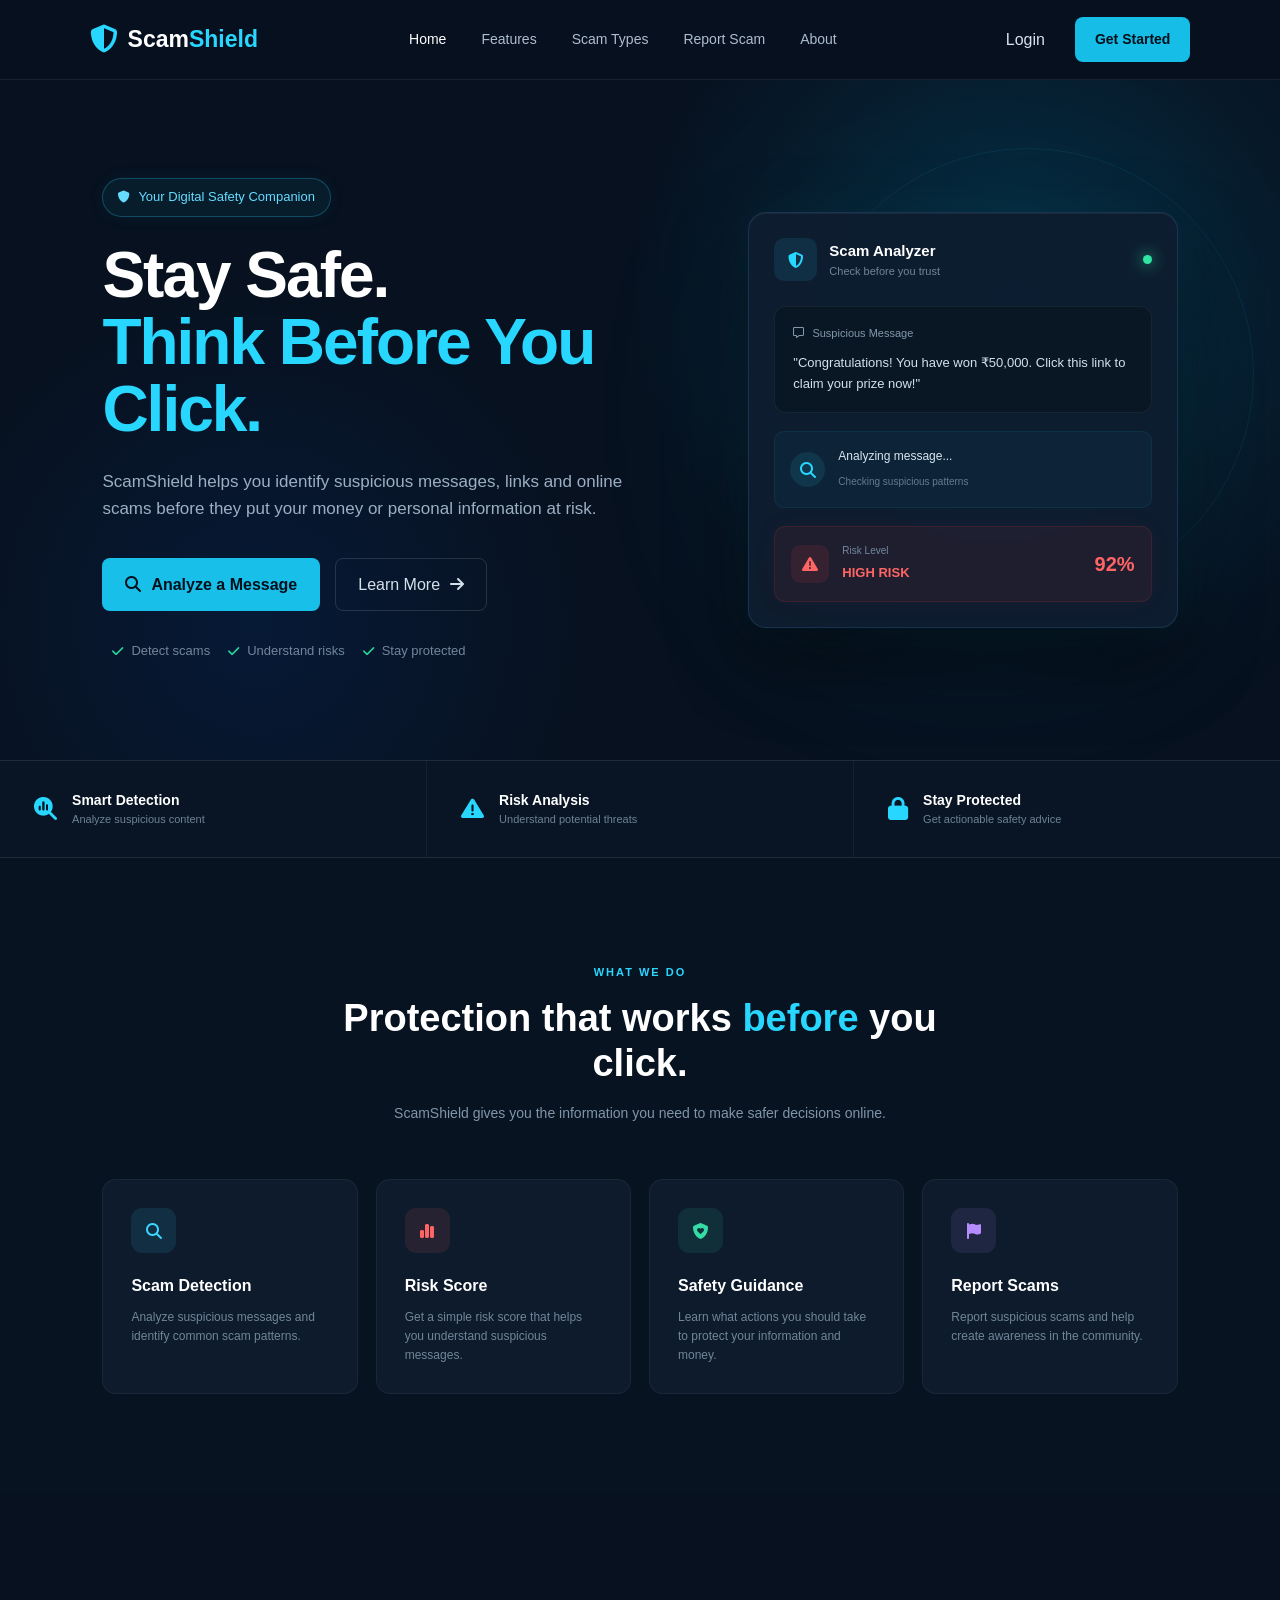
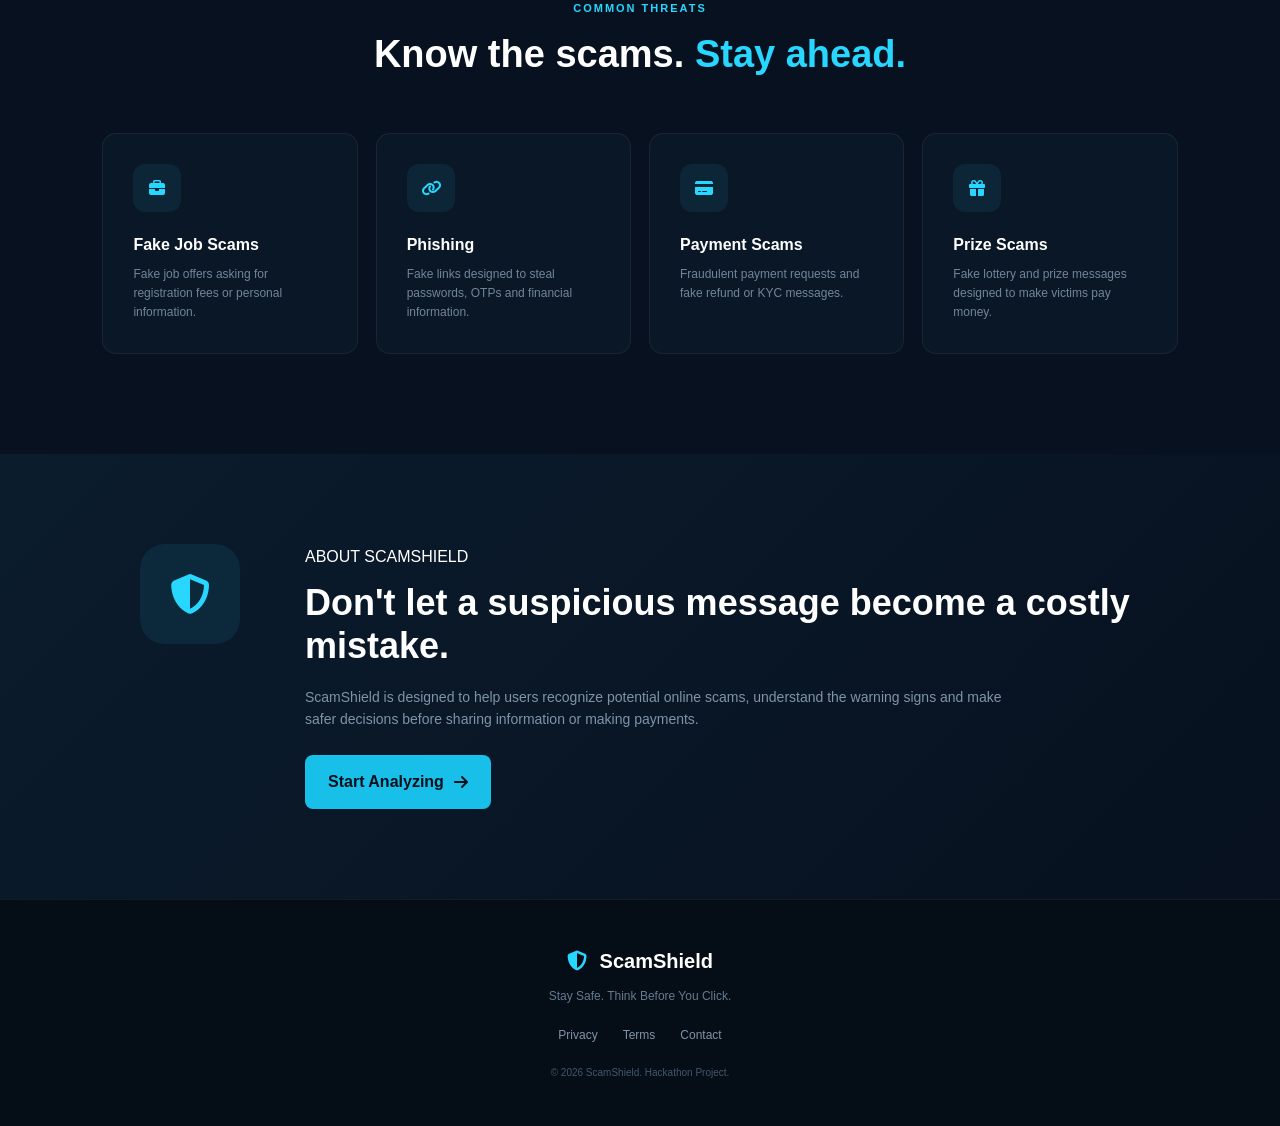
==== index.html @ ad83361a "Add files via upload" ====
<!DOCTYPE html>
<html lang="en">

<head>

    <meta charset="UTF-8">
    <meta name="viewport" content="width=device-width, initial-scale=1.0">

    <title>ScamShield - Stay Safe Online</title>

    <link rel="stylesheet" href="style.css">

    <link
        rel="stylesheet"
        href="https://cdnjs.cloudflare.com/ajax/libs/font-awesome/6.5.2/css/all.min.css"
    >

    <!-- =====================================================
         LOGGED-IN DASHBOARD CSS
         ===================================================== -->

    <style>

        /* =====================================================
           LOGGED HOME MAIN
           ===================================================== */

        #loggedHome {
            display: none;
            min-height: 100vh;
            background:
                radial-gradient(
                    circle at 75% 10%,
                    rgba(0, 180, 255, 0.13),
                    transparent 28%
                ),
                radial-gradient(
                    circle at 15% 80%,
                    rgba(0, 100, 255, 0.08),
                    transparent 30%
                ),
                linear-gradient(
                    135deg,
                    #020b19,
                    #03172e 55%,
                    #020b18
                );

            color: #ffffff;
            font-family: Arial, Helvetica, sans-serif;
        }


        #loggedHome * {
            box-sizing: border-box;
        }


        /* =====================================================
           TOP NAVBAR
           ===================================================== */

        .logged-navbar {
            height: 82px;

            display: flex;
            align-items: center;

            padding: 0 38px;

            background: rgba(2, 10, 24, 0.97);

            border-bottom:
                1px solid
                rgba(45, 180, 255, 0.18);

            position: sticky;
            top: 0;
            z-index: 100;
        }


        /* LOGO */

        .logged-logo {
            display: flex;
            align-items: center;

            gap: 10px;

            min-width: 275px;

            font-size: 29px;
            font-weight: 800;
        }


        .logged-logo i {
            font-size: 42px;
            color: #20d9ff;

            filter:
                drop-shadow(
                    0 0 12px
                    rgba(32, 217, 255, 0.45)
                );
        }


        .logged-logo span span {
            color: #20d9ff;
        }


        /* TOP NAV */

        .logged-top-nav {
            height: 100%;

            display: flex;
            align-items: center;

            gap: 4px;

            margin: auto;
        }


        .logged-top-nav a {
            height: 100%;

            display: flex;
            align-items: center;

            gap: 10px;

            padding: 0 17px;

            color: #dce9f7;

            text-decoration: none;

            font-size: 15px;

            position: relative;

            transition: 0.25s;
        }


        .logged-top-nav a i {
            font-size: 18px;
        }


        .logged-top-nav a:hover,
        .logged-top-nav a.active {
            color: #21d9ff;
        }


        .logged-top-nav a.active::after {
            content: "";

            position: absolute;

            left: 12px;
            right: 12px;
            bottom: 11px;

            height: 3px;

            border-radius: 10px;

            background: #20d9ff;

            box-shadow:
                0 0 13px
                rgba(32, 217, 255, 0.8);
        }


        /* USER */

        .logged-user-area {
            margin-left: auto;

            display: flex;
            align-items: center;

            gap: 18px;
        }


        .logged-user {
            display: flex;
            align-items: center;

            gap: 10px;

            font-size: 14px;
            font-weight: 700;

            white-space: nowrap;
        }


        .logged-user i {
            width: 42px;
            height: 42px;

            border-radius: 50%;

            display: grid;
            place-items: center;

            background: #edf6ff;

            color: #294761;

            font-size: 18px;
        }


        .logout-btn {
            display: flex;
            align-items: center;

            gap: 9px;

            padding: 10px 0 10px 18px;

            border: 0;

            border-left:
                1px solid
                rgba(150, 190, 220, 0.18);

            background: transparent;

            color: #dce9f7;

            cursor: pointer;

            font-size: 14px;
        }


        .logout-btn:hover {
            color: #20d9ff;
        }


        /* =====================================================
           MAIN LAYOUT
           ===================================================== */

        .logged-layout {
            display: grid;

            grid-template-columns:
                235px
                minmax(0, 1fr);

            max-width: 1600px;

            margin: auto;

            min-height:
                calc(100vh - 82px);
        }


        /* =====================================================
           SIDEBAR
           ===================================================== */

        .logged-sidebar {
            padding: 24px 12px 20px;

            border-right:
                1px solid
                rgba(45, 170, 255, 0.12);

            background:
                rgba(1, 10, 27, 0.72);

            display: flex;
            flex-direction: column;
        }


        .side-nav {
            display: flex;
            flex-direction: column;

            gap: 6px;
        }


        .side-nav a {
            display: flex;
            align-items: center;

            gap: 15px;

            padding: 14px 16px;

            border-radius: 9px;

            color: #c9d9e9;

            text-decoration: none;

            font-size: 14px;

            transition: 0.25s;
        }


        .side-nav a i {
            width: 20px;

            text-align: center;

            font-size: 18px;
        }


        .side-nav a:hover {
            background:
                rgba(25, 110, 190, 0.18);

            color: white;
        }


        .side-nav a.active {
            color: #22dcff;

            background:
                linear-gradient(
                    90deg,
                    rgba(22, 115, 210, 0.38),
                    rgba(16, 72, 145, 0.22)
                );

            border-left:
                3px solid
                #22dcff;

            padding-left: 13px;

            box-shadow:
                inset 0 0 22px
                rgba(0, 170, 255, 0.08);
        }


        .sidebar-bottom {
            margin-top: auto;

            text-align: center;

            color: #819ab5;

            font-size: 12px;

            line-height: 1.6;

            padding-top: 25px;
        }


        .sidebar-bottom i {
            display: block;

            color: #21d9ff;

            font-size: 30px;

            margin-bottom: 9px;

            filter:
                drop-shadow(
                    0 0 9px
                    rgba(33, 216, 255, 0.45)
                );
        }


        /* =====================================================
           DASHBOARD MAIN
           ===================================================== */

        .dashboard-main {
            min-width: 0;

            padding:
                22px
                20px
                25px;
        }


        /* =====================================================
           WELCOME PANEL
           ===================================================== */

        .welcome-panel {
            min-height: 240px;

            display: grid;

            grid-template-columns:
                1.05fr
                1fr
                0.85fr;

            align-items: center;

            padding: 25px 30px;

            position: relative;

            overflow: hidden;

            border:
                1px solid
                rgba(43, 157, 235, 0.30);

            border-radius: 15px;

            background:
                linear-gradient(
                    110deg,
                    rgba(3, 27, 60, 0.95),
                    rgba(3, 38, 78, 0.80),
                    rgba(3, 26, 52, 0.95)
                );

            box-shadow:
                0 18px 45px
                rgba(0, 0, 0, 0.18);
        }


        .welcome-panel::before {
            content: "";

            position: absolute;

            width: 450px;
            height: 450px;

            border:
                1px solid
                rgba(0, 210, 255, 0.08);

            border-radius: 50%;

            right: 25%;
            top: -130px;
        }


        .welcome-copy {
            position: relative;

            z-index: 2;
        }


        .welcome-copy .eyebrow {
            font-size: 25px;

            font-weight: 700;
        }


        .welcome-copy .name {
            font-size: 45px;

            line-height: 1.05;

            font-weight: 800;

            color: #20d9ff;

            letter-spacing: -1px;
        }


        .welcome-copy .tagline {
            margin-top: 18px;

            font-size: 19px;

            color: #f3f7ff;
        }


        .welcome-copy .desc {
            margin-top: 8px;

            max-width: 500px;

            color: #a9c4df;

            font-size: 13px;

            line-height: 1.55;
        }


        /* =====================================================
           SECURITY SHIELD
           ===================================================== */

        .dashboard-shield {
            height: 215px;

            position: relative;

            display: grid;

            place-items: center;
        }


        .dashboard-shield .ring {
            position: absolute;

            border:
                1px solid
                rgba(22, 196, 255, 0.23);

            border-radius: 50%;
        }


        .dashboard-shield .r1 {
            width: 175px;
            height: 175px;
        }


        .dashboard-shield .r2 {
            width: 225px;
            height: 225px;
        }


        .dashboard-shield .r3 {
            width: 275px;
            height: 275px;

            opacity: 0.65;
        }


        .dashboard-shield .shield {
            width: 132px;
            height: 150px;

            position: relative;
            z-index: 2;

            display: grid;
            place-items: center;

            background:
                linear-gradient(
                    145deg,
                    #27ddff,
                    #1171db
                );

            clip-path:
                polygon(
                    50% 0,
                    92% 16%,
                    88% 60%,
                    73% 82%,
                    50% 100%,
                    27% 82%,
                    12% 60%,
                    8% 16%
                );

            filter:
                drop-shadow(
                    0 0 28px
                    rgba(0, 190, 255, 0.45)
                );
        }


        .dashboard-shield .shield::after {
            content: "";

            position: absolute;

            inset: 15px;

            background:
                linear-gradient(
                    145deg,
                    rgba(255,255,255,.18),
                    rgba(0,90,210,.12)
                );

            clip-path: inherit;
        }


        .dashboard-shield .shield i {
            position: relative;

            z-index: 3;

            color: white;

            font-size: 55px;
        }


        /* =====================================================
           SECURITY STATUS
           ===================================================== */

        .status-card {
            width: 100%;

            max-width: 310px;

            min-height: 150px;

            justify-self: end;

            padding: 20px;

            border:
                1px solid
                rgba(47, 221, 205, 0.52);

            border-radius: 13px;

            background:
                rgba(4, 50, 72, 0.66);

            box-shadow:
                inset 0 0 25px
                rgba(0, 210, 255, 0.05);
        }


        .status-top {
            display: flex;

            align-items: center;

            gap: 15px;
        }


        .status-icon {
            width: 53px;
            height: 53px;

            border-radius: 50%;

            display: grid;
            place-items: center;

            background:
                rgba(0, 205, 145, 0.22);

            color: #3affb0;

            font-size: 25px;

            box-shadow:
                0 0 20px
                rgba(0, 220, 150, 0.18);
        }


        .status-label {
            color: #e7f4ff;

            font-size: 17px;
        }


        .status-good {
            color: #39f0d0;

            font-size: 21px;

            font-weight: 800;

            margin-top: 6px;
        }


        .status-card p {
            color: #b8cfe4;

            font-size: 12px;

            margin:
                13px
                0
                0
                67px;
        }


        /* =====================================================
           SECOND ROW
           ===================================================== */

        .dashboard-grid {
            display: grid;

            grid-template-columns:
                1.08fr
                1.42fr;

            gap: 18px;

            margin-top: 18px;
        }


        .panel {
            border:
                1px solid
                rgba(40, 150, 230, 0.28);

            border-radius: 12px;

            background:
                rgba(3, 25, 53, 0.84);

            box-shadow:
                inset 0 1px
                rgba(255,255,255,.025);
        }


        .panel-title {
            display: flex;

            align-items: center;

            gap: 10px;

            padding:
                17px
                20px
                11px;

            font-size: 18px;

            font-weight: 750;
        }


        .panel-title i {
            color: #25d9ff;
        }


        /* =====================================================
           QUICK SCAN
           ===================================================== */

        .quick-scan {
            min-height: 250px;

            position: relative;

            overflow: hidden;

            padding-bottom: 18px;
        }


        .quick-scan::after {
            content: "";

            position: absolute;

            width: 170px;
            height: 170px;

            right: -45px;
            bottom: -60px;

            border:
                1px solid
                rgba(20, 191, 255, 0.12);

            border-radius: 50%;
        }


        .quick-content {
            padding:
                5px
                20px;

            max-width: 72%;

            position: relative;

            z-index: 2;
        }


        .quick-content p {
            color: #afc5dc;

            font-size: 14px;

            line-height: 1.55;

            margin:
                6px
                0
                24px;
        }


        .scan-btn,
        .report-btn {
            display: inline-flex;

            align-items: center;

            gap: 12px;

            padding:
                14px
                25px;

            border: 0;

            border-radius: 9px;

            background:
                linear-gradient(
                    90deg,
                    #22dfff,
                    #159de7
                );

            color: #06213b;

            text-decoration: none;

            font-weight: 800;

            font-size: 15px;

            cursor: pointer;

            box-shadow:
                0 8px 25px
                rgba(0, 190, 255, 0.18);

            transition: .2s;
        }


        .scan-btn:hover,
        .report-btn:hover {
            transform: translateY(-2px);

            box-shadow:
                0 12px 30px
                rgba(0, 190, 255, 0.30);
        }


        /* QUICK SCAN VISUAL */

        .scan-visual {
            position: absolute;

            right: 20px;
            bottom: 15px;

            width: 130px;
            height: 170px;

            border:
                3px solid
                rgba(28, 171, 255, 0.65);

            border-radius: 18px;

            box-shadow:
                0 0 30px
                rgba(0, 180, 255, 0.13);
        }


        .scan-visual::before,
        .scan-visual::after {
            content: "";

            position: absolute;

            left: 16px;
            right: 16px;

            height: 10px;

            border-radius: 8px;

            background:
                rgba(40, 205, 255, 0.65);

            top: 28px;

            box-shadow:
                0 25px
                rgba(40, 150, 255, 0.42),
                0 50px
                rgba(40, 150, 255, 0.32);
        }


        .scan-visual .bubble {
            position: absolute;

            width: 88px;
            height: 38px;

            border-radius: 10px;

            background:
                linear-gradient(
                    135deg,
                    #159fe7,
                    #20dfff
                );

            left: -30px;
            top: 72px;
        }


        .scan-visual .check {
            position: absolute;

            width: 44px;
            height: 44px;

            border-radius: 50%;

            right: -22px;
            top: 82px;

            background: #28e3d0;

            color: #05233b;

            display: grid;
            place-items: center;

            font-size: 20px;

            border:
                4px solid
                #06203c;
        }


        /* =====================================================
           SECURITY OVERVIEW
           ===================================================== */

        .stats-panel {
            padding-bottom: 14px;
        }


        .stats-grid {
            display: grid;

            grid-template-columns:
                repeat(4,1fr);

            gap: 10px;

            padding:
                0
                18px;
        }


        .stat-box {
            min-height: 155px;

            border:
                1px solid
                rgba(46,145,231,.32);

            border-radius: 10px;

            padding:
                13px;

            background:
                rgba(4,31,68,.80);
        }


        .stat-box:nth-child(2) {
            border-color:
                rgba(38,190,170,.38);
        }


        .stat-box:nth-child(3) {
            border-color:
                rgba(239,171,64,.35);
        }


        .stat-box:nth-child(4) {
            border-color:
                rgba(221,65,91,.32);
        }


        .stat-icon {
            width: 43px;
            height: 43px;

            border-radius: 50%;

            display: grid;
            place-items: center;

            background:
                rgba(18,124,218,.30);

            color: #e8f7ff;

            margin-bottom: 10px;
        }


        .stat-box:nth-child(2) .stat-icon {
            background:
                rgba(20,180,126,.25);

            color: #5ff1bc;
        }


        .stat-box:nth-child(3) .stat-icon {
            background:
                rgba(236,156,35,.23);

            color: #ffc05a;
        }


        .stat-box:nth-child(4) .stat-icon {
            background:
                rgba(215,44,77,.23);

            color: #ff647f;
        }


        .stat-number {
            font-size: 28px;

            font-weight: 800;

            line-height: 1;
        }


        .stat-label {
            font-size: 11px;

            color: #e1ebf5;

            margin-top: 7px;
        }


        .stat-change {
            font-size: 10px;

            color: #36e0ba;

            margin-top: 11px;
        }


        .stat-box:nth-child(3)
        .stat-change {
            color: #ffad58;
        }


        .stat-box:nth-child(4)
        .stat-change {
            color: #a9bdd1;
        }


        /* =====================================================
           BOTTOM ROW
           ===================================================== */

        .bottom-grid {
            display: grid;

            grid-template-columns:
                1.15fr
                .9fr
                .9fr;

            gap: 18px;

            margin-top: 18px;
        }


        .activity-panel,
        .tips-panel,
        .report-panel {
            min-height: 285px;

            padding-bottom: 14px;
        }


        .view-all {
            margin-left: auto;

            color: #20d9ff;

            text-decoration: none;

            font-size: 12px;

            font-weight: 700;
        }


        .activity-list {
            padding:
                0
                18px;

            display: flex;

            flex-direction: column;

            gap: 7px;
        }


        .activity-row {
            min-height: 62px;

            display: grid;

            grid-template-columns:
                42px
                1fr
                auto;

            align-items: center;

            gap: 12px;

            padding:
                8px
                10px;

            border:
                1px solid
                rgba(48,125,201,.28);

            border-radius: 9px;

            background:
                rgba(4,34,70,.70);
        }


        .activity-icon {
            width: 40px;
            height: 40px;

            border-radius: 50%;

            display: grid;
            place-items: center;

            color: white;

            background:
                linear-gradient(
                    135deg,
                    #0d83d9,
                    #11bff0
                );

            font-size: 19px;
        }


        .activity-name {
            font-size: 12px;

            font-weight: 700;
        }


        .activity-preview {
            color: #94b2ce;

            font-size: 10px;

            margin-top: 4px;

            max-width: 170px;

            white-space: nowrap;

            overflow: hidden;

            text-overflow: ellipsis;
        }


        .activity-meta {
            text-align: right;
        }


        .badge {
            display: inline-block;

            padding:
                4px
                9px;

            border-radius: 12px;

            background:
                rgba(21,200,143,.20);

            color: #48e9b2;

            font-size: 10px;

            font-weight: 700;
        }


        .badge.detected {
            background:
                rgba(220,45,76,.22);

            color: #ff7084;
        }


        .activity-time {
            margin-top: 5px;

            color: #91aac4;

            font-size: 9px;
        }


        /* =====================================================
           SAFETY TIPS
           ===================================================== */

        .tips-list {
            padding:
                0
                20px;
        }


        .tip {
            display: flex;

            align-items: center;

            gap: 14px;

            padding:
                13px
                0;

            border-bottom:
                1px solid
                rgba(90,150,200,.15);

            color: #b9cee2;

            font-size: 12px;

            line-height: 1.4;
        }


        .tip i {
            width: 24px;

            color: #20d9ff;

            font-size: 20px;

            text-align: center;
        }


        .tip:nth-child(3) i {
            color: #ffb43b;
        }


        .learn-link {
            display: inline-block;

            margin:
                14px
                20px;

            color: #20d9ff;

            text-decoration: none;

            font-size: 12px;

            font-weight: 700;
        }


        /* =====================================================
           REPORT SCAM
           ===================================================== */

        .report-panel {
            padding:
                22px
                25px;

            background:
                linear-gradient(
                    145deg,
                    rgba(5,38,79,.90),
                    rgba(4,29,61,.90)
                );

            position: relative;

            overflow: hidden;
        }


        .report-panel::before {
            content: "";

            position: absolute;

            width: 180px;
            height: 180px;

            right: -65px;
            top: -65px;

            border-radius: 50%;

            background:
                rgba(20,150,255,.08);
        }


        .report-icon {
            width: 55px;
            height: 55px;

            display: grid;
            place-items: center;

            border-radius: 50%;

            background:
                rgba(17,139,238,.18);

            color: #21d9ff;

            font-size: 24px;

            margin-bottom: 16px;
        }


        .report-panel h3 {
            font-size: 18px;

            line-height: 1.35;

            margin:
                0
                0
                10px;
        }


        .report-panel p {
            color: #a8c0d8;

            font-size: 12px;

            line-height: 1.5;

            margin-bottom: 20px;
        }


        .report-btn {
            width: 100%;

            justify-content: center;

            padding: 13px;
        }


        /* =====================================================
           FOOTER
           ===================================================== */

        .logged-footer {
            margin-top: 20px;

            padding:
                16px;

            border-top:
                1px solid
                rgba(70,140,190,.15);

            display: flex;

            justify-content: center;

            gap: 18px;

            color: #7895b1;

            font-size: 10px;
        }


        .logged-footer span:not(:last-child)::after {
            content: "•";

            margin-left: 18px;

            color: #20d9ff;
        }


        /* =====================================================
           RESPONSIVE
           ===================================================== */

        @media (max-width: 1200px) {

            .logged-navbar {
                padding: 0 20px;
            }

            .logged-logo {
                min-width: 220px;
            }

            .logged-top-nav a {
                padding: 0 10px;
            }

            .welcome-panel {
                grid-template-columns:
                    1fr
                    1fr;
            }

            .status-card {
                display: none;
            }

            .bottom-grid {
                grid-template-columns:
                    1fr
                    1fr;
            }

            .report-panel {
                grid-column: span 2;
            }
        }


        @media (max-width: 900px) {

            .logged-layout {
                grid-template-columns: 1fr;
            }

            .logged-sidebar {
                display: none;
            }

            .logged-top-nav {
                display: none;
            }

            .logged-user-area {
                margin-left: auto;
            }

            .welcome-panel {
                grid-template-columns: 1fr;
            }

            .dashboard-shield {
                display: none;
            }

            .dashboard-grid {
                grid-template-columns: 1fr;
            }

            .bottom-grid {
                grid-template-columns: 1fr;
            }

            .report-panel {
                grid-column: auto;
            }
        }


        @media (max-width: 600px) {

            .logged-navbar {
                height: 70px;

                padding:
                    0
                    15px;
            }

            .logged-logo {
                min-width: auto;

                font-size: 22px;
            }

            .logged-logo i {
                font-size: 32px;
            }

            .logged-user {
                font-size: 12px;
            }

            .logged-user i {
                width: 36px;
                height: 36px;
            }

            .logout-btn {
                padding-left: 10px;
            }

            .logout-btn span {
                display: none;
            }

            .dashboard-main {
                padding: 14px;
            }

            .welcome-panel {
                padding: 25px 20px;
            }

            .welcome-copy .eyebrow {
                font-size: 20px;
            }

            .welcome-copy .name {
                font-size: 34px;
            }

            .welcome-copy .tagline {
                font-size: 16px;
            }

            .stats-grid {
                grid-template-columns:
                    1fr 1fr;
            }

            .quick-content {
                max-width: 100%;
            }

            .scan-visual {
                display: none;
            }

            .activity-row {
                grid-template-columns:
                    38px
                    1fr;
            }

            .activity-meta {
                display: none;
            }

            .logged-footer {
                flex-wrap: wrap;
            }
        }

    </style>

</head>


<body>


<!-- =========================================================
     LOGGED-IN HOME
     ========================================================= -->

<section id="loggedHome">

    <!-- ================= TOP NAVBAR ================= -->

    <header class="logged-navbar">

        <div class="logged-logo">

            <i class="fa-solid fa-shield-halved"></i>

            <span>
                Scam<span>Shield</span>
            </span>

        </div>


        <div class="logged-user-area">

            <div class="logged-user">

                <i class="fa-solid fa-user"></i>

                <span id="loggedUserName">
                    Lalitanjali
                </span>

            </div>


            <button
                type="button"
                class="logout-btn"
                id="logoutBtn"
            >

                <i class="fa-solid fa-right-from-bracket"></i>

                <span>Logout</span>

            </button>

        </div>

    </header>


    <!-- ================= MAIN LAYOUT ================= -->

    <div class="logged-layout">


        <!-- ================= SIDEBAR ================= -->

        <aside class="logged-sidebar">

            <nav class="side-nav">

                <a href="#" class="active">

                    <i class="fa-solid fa-house"></i>

                    Dashboard

                </a>


                <a href="analyzer/analyzer.html">

                    <i class="fa-solid fa-magnifying-glass"></i>

                    Analyze Message

                </a>


                <a href="scams/scams.html">

                    <i class="fa-solid fa-book-open"></i>

                    Reported Scams

                </a>


                <a href="#recentActivity">

                    <i class="fa-solid fa-clock-rotate-left"></i>

                    History

                </a>


                <a href="#">

                    <i class="fa-regular fa-user"></i>

                    Profile

                </a>

            </nav>


            <div class="sidebar-bottom">

                <i class="fa-solid fa-shield-halved"></i>

                Think Before You Click

                <br>

                Stay Safe Online

            </div>

        </aside>


        <!-- ================= DASHBOARD ================= -->

        <main class="dashboard-main">


            <!-- ================= WELCOME ================= -->

            <section class="welcome-panel">


                <div class="welcome-copy">

                    <div class="eyebrow">
                        Welcome back,
                    </div>


                    <div class="name">

                        <span id="loggedWelcomeName">
                            Lalitanjali
                        </span>

                        👋

                    </div>


                    <div class="tagline">
                        Your digital safety starts here.
                    </div>


                    <div class="desc">
                        Detect scams, stay informed and browse
                        with confidence.
                    </div>

                </div>


                <!-- SECURITY SHIELD -->

                <div
    class="dashboard-shield"
    aria-hidden="true"
    style="
        background-image: url('images/cybersecurity-shield.png');
        background-size: contain;
        background-repeat: no-repeat;
        background-position: center;
    "
>
</div>


                <!-- SECURITY STATUS -->

                <div class="status-card">

                    <div class="status-top">

                        <div class="status-icon">

                            <i class="fa-solid fa-shield-halved"></i>

                        </div>


                        <div>

                            <div class="status-label">
                                Security Status
                            </div>

                            <div class="status-good">
                                You're Protected
                            </div>

                        </div>

                    </div>


                    <p>
                        Last scan: Today, 11:05 AM
                    </p>

                </div>

            </section>


            <!-- ================= QUICK SCAN + STATS ================= -->

            <div class="dashboard-grid">


                <!-- QUICK SCAN -->

                <section class="panel quick-scan">

                    <div class="panel-title">

                        <i class="fa-solid fa-magnifying-glass"></i>

                        Quick Scan

                    </div>


                    <div class="quick-content">

                        <p>
                            Scan a message, link or email for
                            potential scams and threats.
                        </p>


                        <a
                            class="scan-btn"
                            href="analyzer/analyzer.html"
                        >

                            <i class="fa-solid fa-magnifying-glass"></i>

                            Scan a Message

                            <i class="fa-solid fa-arrow-right"></i>

                        </a>

                    </div>


                    <!-- SCAN VISUAL -->

                    <div class="scan-visual">

                        <div class="bubble"></div>

                        <div class="check">

                            <i class="fa-solid fa-check"></i>

                        </div>

                    </div>

                </section>


                <!-- SECURITY OVERVIEW -->

                <section class="panel stats-panel">

                    <div class="panel-title">

                        <i class="fa-solid fa-chart-simple"></i>

                        Security Overview

                    </div>


                    <div class="stats-grid">


                        <div class="stat-box">

                            <div class="stat-icon">

                                <i class="fa-solid fa-expand"></i>

                            </div>

                            <div class="stat-number">
                                12
                            </div>

                            <div class="stat-label">
                                Messages Scanned
                            </div>

                            <div class="stat-change">
                                ↑ 3 today
                            </div>

                        </div>


                        <div class="stat-box">

                            <div class="stat-icon">

                                <i class="fa-solid fa-shield-halved"></i>

                            </div>

                            <div class="stat-number">
                                10
                            </div>

                            <div class="stat-label">
                                Safe Messages
                            </div>

                            <div class="stat-change">
                                ↑ 2 today
                            </div>

                        </div>


                        <div class="stat-box">

                            <div class="stat-icon">

                                <i class="fa-solid fa-triangle-exclamation"></i>

                            </div>

                            <div class="stat-number">
                                2
                            </div>

                            <div class="stat-label">
                                Suspicious Links
                            </div>

                            <div class="stat-change">
                                ↑ 1 today
                            </div>

                        </div>


                        <div class="stat-box">

                            <div class="stat-icon">

                                <i class="fa-solid fa-shield-virus"></i>

                            </div>

                            <div class="stat-number">
                                0
                            </div>

                            <div class="stat-label">
                                Threats Detected
                            </div>

                            <div class="stat-change">
                                Today —
                            </div>

                        </div>


                    </div>

                </section>

            </div>


            <!-- ================= BOTTOM SECTION ================= -->

            <div class="bottom-grid">


                <!-- RECENT ACTIVITY -->

                <section
                    class="panel activity-panel"
                    id="recentActivity"
                >

                    <div class="panel-title">

                        <i class="fa-regular fa-clock"></i>

                        Recent Activity

                        <a
                            class="view-all"
                            href="#"
                        >
                            View All →
                        </a>

                    </div>


                    <div class="activity-list">


                        <!-- WHATSAPP -->

                        <div class="activity-row">

                            <div class="activity-icon">

                                <i class="fa-brands fa-whatsapp"></i>

                            </div>


                            <div>

                                <div class="activity-name">
                                    WhatsApp Message
                                </div>

                                <div class="activity-preview">
                                    hello, check this link...
                                </div>

                            </div>


                            <div class="activity-meta">

                                <span class="badge">
                                    Safe
                                </span>

                                <div class="activity-time">
                                    Today, 10:42 AM
                                </div>

                            </div>

                        </div>


                        <!-- SUSPICIOUS LINK -->

                        <div class="activity-row">

                            <div class="activity-icon">

                                <i class="fa-solid fa-link"></i>

                            </div>


                            <div>

                                <div class="activity-name">
                                    Suspicious Link
                                </div>

                                <div class="activity-preview">
                                    http://bit.ly/urgent-pay...
                                </div>

                            </div>


                            <div class="activity-meta">

                                <span class="badge detected">
                                    Detected
                                </span>

                                <div class="activity-time">
                                    Today, 09:18 AM
                                </div>

                            </div>

                        </div>


                        <!-- EMAIL -->

                        <div class="activity-row">

                            <div class="activity-icon">

                                <i class="fa-solid fa-envelope"></i>

                            </div>


                            <div>

                                <div class="activity-name">
                                    Email
                                </div>

                                <div class="activity-preview">
                                    Your account has been limited...
                                </div>

                            </div>


                            <div class="activity-meta">

                                <span class="badge">
                                    Safe
                                </span>

                                <div class="activity-time">
                                    Yesterday, 07:32 PM
                                </div>

                            </div>

                        </div>


                    </div>

                </section>


                <!-- SAFETY TIPS -->

                <section class="panel tips-panel">

                    <div class="panel-title">

                        <i class="fa-regular fa-lightbulb"></i>

                        Safety Tips

                    </div>


                    <div class="tips-list">


                        <div class="tip">

                            <i class="fa-solid fa-lock"></i>

                            <span>
                                Never share your OTP,
                                password or personal details.
                            </span>

                        </div>


                        <div class="tip">

                            <i class="fa-solid fa-link"></i>

                            <span>
                                Verify unknown links
                                before clicking.
                            </span>

                        </div>


                        <div class="tip">

                            <i class="fa-solid fa-triangle-exclamation"></i>

                            <span>
                                Don't trust urgent payment
                                requests or lottery offers.
                            </span>

                        </div>


                    </div>


                    <a
                        class="learn-link"
                        href="scams/scams.html"
                    >
                        Learn More →
                    </a>

                </section>


                <!-- REPORT SCAM -->

                <section class="panel report-panel">


                    <div class="report-icon">

                        <i class="fa-solid fa-bullhorn"></i>

                    </div>


                    <h3>
                        Found a suspicious message?
                    </h3>


                    <p>
                        Report it and help others
                        stay safe.
                    </p>


                    <a
                        class="report-btn"
                        href="report/report.html"
                    >

                        <i class="fa-solid fa-shield-halved"></i>

                        Report a Scam

                    </a>

                </section>


            </div>


            <!-- ================= FOOTER ================= -->

            <footer class="logged-footer">

                <span>ScamShield</span>

                <span>Safer Community</span>

                <span>Safer Internet</span>

                <span>Together</span>

            </footer>


        </main>

    </div>

</section>



<!-- =========================================================
     PUBLIC HOME
     ========================================================= -->

<div id="publicHome">


    <!-- ================= PUBLIC NAVBAR ================= -->

    <header class="navbar">

        <div class="logo">

            <i class="fa-solid fa-shield-halved"></i>

            <span>
                Scam<span>Shield</span>
            </span>

        </div>


        <nav>

            <a
                href="index.html"
                class="active"
            >
                Home
            </a>

            <a href="#features">
                Features
            </a>

            <a href="scams/scams.html">
                Scam Types
            </a>

            <a href="report/report.html">
                Report Scam
            </a>

            <a href="#about">
                About
            </a>

        </nav>


        <div class="nav-buttons">

            <a
                href="auth/login.html"
                class="login-btn"
            >
                Login
            </a>


            <a
                href="auth/signup.html"
                class="signup-btn"
            >
                Get Started
            </a>

        </div>

    </header>


    <!-- ================= HERO ================= -->

    <section class="hero">

        <div class="hero-content">


            <div class="small-badge">

                <i class="fa-solid fa-shield"></i>

                Your Digital Safety Companion

            </div>


            <h1>

                Stay Safe.

                <br>

                <span>
                    Think Before You Click.
                </span>

            </h1>


            <p>
                ScamShield helps you identify
                suspicious messages, links and
                online scams before they put
                your money or personal
                information at risk.
            </p>


            <div class="hero-buttons">

                <a
                    href="analyzer/analyzer.html"
                    class="primary-btn"
                >

                    <i class="fa-solid fa-magnifying-glass"></i>

                    Analyze a Message

                </a>


                <a
                    href="#features"
                    class="secondary-btn"
                >

                    Learn More

                    <i class="fa-solid fa-arrow-right"></i>

                </a>

            </div>


            <div class="trust-text">

                <i class="fa-solid fa-check"></i>
                Detect scams

                <i class="fa-solid fa-check"></i>
                Understand risks

                <i class="fa-solid fa-check"></i>
                Stay protected

            </div>

        </div>


        <!-- ================= HERO CARD ================= -->

        <div class="hero-card-container">

            <div class="glow"></div>


            <div class="scanner-card">


                <div class="scanner-header">


                    <div class="scanner-title">

                        <div class="shield-icon">

                            <i class="fa-solid fa-shield-halved"></i>

                        </div>


                        <div>

                            <h3>
                                Scam Analyzer
                            </h3>

                            <p>
                                Check before you trust
                            </p>

                        </div>

                    </div>


                    <div class="status-dot"></div>

                </div>


                <div class="message-box">

                    <div class="message-label">

                        <i class="fa-regular fa-message"></i>

                        Suspicious Message

                    </div>


                    <p>
                        "Congratulations! You have won
                        ₹50,000. Click this link to claim
                        your prize now!"
                    </p>

                </div>


                <div class="analyzing">

                    <div class="loading-circle">

                        <i class="fa-solid fa-magnifying-glass"></i>

                    </div>


                    <div>

                        <span>
                            Analyzing message...
                        </span>

                        <small>
                            Checking suspicious patterns
                        </small>

                    </div>

                </div>


                <div class="risk-result">

                    <div class="risk-icon">

                        <i class="fa-solid fa-triangle-exclamation"></i>

                    </div>


                    <div class="risk-info">

                        <span>
                            Risk Level
                        </span>

                        <strong>
                            HIGH RISK
                        </strong>

                    </div>


                    <div class="risk-score">
                        92%
                    </div>

                </div>


            </div>

        </div>

    </section>


    <!-- ================= STATS ================= -->

    <section class="stats">

        <div class="stat">

            <i class="fa-solid fa-magnifying-glass-chart"></i>

            <div>

                <h3>
                    Smart Detection
                </h3>

                <p>
                    Analyze suspicious content
                </p>

            </div>

        </div>


        <div class="stat">

            <i class="fa-solid fa-triangle-exclamation"></i>

            <div>

                <h3>
                    Risk Analysis
                </h3>

                <p>
                    Understand potential threats
                </p>

            </div>

        </div>


        <div class="stat">

            <i class="fa-solid fa-lock"></i>

            <div>

                <h3>
                    Stay Protected
                </h3>

                <p>
                    Get actionable safety advice
                </p>

            </div>

        </div>

    </section>


    <!-- ================= FEATURES ================= -->

    <section
        class="features-section"
        id="features"
    >

        <div class="section-heading">

            <span>
                WHAT WE DO
            </span>


            <h2>

                Protection that works

                <span>
                    before
                </span>

                you click.

            </h2>


            <p>
                ScamShield gives you the information
                you need to make safer decisions online.
            </p>

        </div>


        <div class="features-grid">


            <div class="feature-card">

                <div class="feature-icon blue">

                    <i class="fa-solid fa-magnifying-glass"></i>

                </div>


                <h3>
                    Scam Detection
                </h3>


                <p>
                    Analyze suspicious messages
                    and identify common scam patterns.
                </p>

            </div>


            <div class="feature-card">

                <div class="feature-icon red">

                    <i class="fa-solid fa-chart-simple"></i>

                </div>


                <h3>
                    Risk Score
                </h3>


                <p>
                    Get a simple risk score that helps
                    you understand suspicious messages.
                </p>

            </div>


            <div class="feature-card">

                <div class="feature-icon green">

                    <i class="fa-solid fa-shield-heart"></i>

                </div>


                <h3>
                    Safety Guidance
                </h3>


                <p>
                    Learn what actions you should take
                    to protect your information and money.
                </p>

            </div>


            <a
                href="report/report.html"
                class="feature-card"
            >

                <div class="feature-icon purple">

                    <i class="fa-solid fa-flag"></i>

                </div>


                <h3>
                    Report Scams
                </h3>


                <p>
                    Report suspicious scams and help
                    create awareness in the community.
                </p>

            </a>


        </div>

    </section>


    <!-- ================= SCAM TYPES ================= -->

    <section
        class="scams-section"
        id="scams"
    >

        <div class="section-heading">

            <span>
                COMMON THREATS
            </span>


            <h2>

                Know the scams.

                <span>
                    Stay ahead.
                </span>

            </h2>

        </div>


        <div class="scam-grid">


            <div class="scam-card">

                <div class="scam-card-icon">

                    <i class="fa-solid fa-briefcase"></i>

                </div>


                <h3>
                    Fake Job Scams
                </h3>


                <p>
                    Fake job offers asking for
                    registration fees or personal
                    information.
                </p>

            </div>


            <div class="scam-card">

                <div class="scam-card-icon">

                    <i class="fa-solid fa-link"></i>

                </div>


                <h3>
                    Phishing
                </h3>


                <p>
                    Fake links designed to steal
                    passwords, OTPs and financial
                    information.
                </p>

            </div>


            <div class="scam-card">

                <div class="scam-card-icon">

                    <i class="fa-solid fa-credit-card"></i>

                </div>


                <h3>
                    Payment Scams
                </h3>


                <p>
                    Fraudulent payment requests and
                    fake refund or KYC messages.
                </p>

            </div>


            <div class="scam-card">

                <div class="scam-card-icon">

                    <i class="fa-solid fa-gift"></i>

                </div>


                <h3>
                    Prize Scams
                </h3>


                <p>
                    Fake lottery and prize messages
                    designed to make victims pay money.
                </p>

            </div>


        </div>

    </section>


    <!-- ================= ABOUT ================= -->

    <section
        class="about-section"
        id="about"
    >

        <div class="about-content">


            <div class="about-icon">

                <i class="fa-solid fa-shield-halved"></i>

            </div>


            <div>

                <span>
                    ABOUT SCAMSHIELD
                </span>


                <h2>
                    Don't let a suspicious message
                    become a costly mistake.
                </h2>


                <p>
                    ScamShield is designed to help users
                    recognize potential online scams,
                    understand the warning signs and
                    make safer decisions before sharing
                    information or making payments.
                </p>


                <a
                    href="analyzer/analyzer.html"
                    class="primary-btn"
                >

                    Start Analyzing

                    <i class="fa-solid fa-arrow-right"></i>

                </a>

            </div>

        </div>

    </section>


    <!-- ================= FOOTER ================= -->

    <footer>

        <div class="footer-logo">

            <i class="fa-solid fa-shield-halved"></i>

            ScamShield

        </div>


        <p>
            Stay Safe. Think Before You Click.
        </p>


        <div class="footer-links">

            <a href="#">
                Privacy
            </a>

            <a href="#">
                Terms
            </a>

            <a href="#">
                Contact
            </a>

        </div>


        <div class="copyright">

            © 2026 ScamShield.
            Hackathon Project.

        </div>

    </footer>


</div>


<!-- =====================================================
     INDEX JAVASCRIPT
     ===================================================== -->

<script src="index.js"></script>

</body>

</html>
---- style.css ----
/* =========================================================
   SCAMSHIELD - COMPLETE STYLE.CSS
   Public Home + Logged-in Dashboard
   ========================================================= */


/* =========================================================
   GENERAL
   ========================================================= */

* {
    margin: 0;
    padding: 0;
    box-sizing: border-box;
}

html {
    scroll-behavior: smooth;
}

body {
    font-family: Arial, Helvetica, sans-serif;
    background: #07111f;
    color: #ffffff;
    line-height: 1.6;
}

a {
    text-decoration: none;
    color: inherit;
}

button {
    font-family: inherit;
}


/* =========================================================
   PUBLIC NAVBAR
   ========================================================= */

.navbar {
    width: 100%;
    height: 80px;

    display: flex;
    align-items: center;
    justify-content: space-between;

    padding: 0 7%;

    background: rgba(7, 17, 31, 0.92);

    border-bottom: 1px solid rgba(255,255,255,0.07);

    position: sticky;
    top: 0;
    z-index: 1000;

    backdrop-filter: blur(12px);
}

.logo {
    display: flex;
    align-items: center;
    gap: 10px;

    font-size: 23px;
    font-weight: 800;
}

.logo i {
    color: #28d7ff;
    font-size: 28px;
}

.logo span span {
    color: #28d7ff;
}

.navbar nav {
    display: flex;
    gap: 35px;
}

.navbar nav a {
    color: #aebdce;
    font-size: 14px;
    transition: 0.3s;
}

.navbar nav a:hover,
.navbar nav a.active {
    color: #ffffff;
}

.nav-buttons {
    display: flex;
    align-items: center;
    gap: 12px;
}

.login-btn {
    color: #d6e2ee;
    padding: 10px 18px;
}

.signup-btn {
    background: #16bde7;
    color: #03101c;

    padding: 11px 20px;

    border-radius: 8px;

    font-size: 14px;
    font-weight: 700;

    transition: 0.3s;
}

.signup-btn:hover {
    background: #54ddff;
    transform: translateY(-2px);
}


/* =========================================================
   PUBLIC HERO
   ========================================================= */

.hero {
    min-height: 680px;

    display: flex;
    align-items: center;
    justify-content: space-between;

    gap: 50px;

    padding: 80px 8%;

    position: relative;

    overflow: hidden;

    background:
        radial-gradient(
            circle at 80% 30%,
            rgba(0, 191, 255, 0.15),
            transparent 35%
        ),
        radial-gradient(
            circle at 20% 80%,
            rgba(0, 100, 255, 0.10),
            transparent 30%
        );
}

.hero-content {
    max-width: 620px;
    position: relative;
    z-index: 2;
}

.small-badge {
    display: inline-flex;
    align-items: center;
    gap: 8px;

    padding: 8px 15px;

    border: 1px solid rgba(40,215,255,0.25);

    border-radius: 30px;

    color: #65dcff;

    background: rgba(40,215,255,0.06);

    font-size: 13px;

    margin-bottom: 25px;

    box-shadow:
        0 0 20px rgba(40,215,255,0.05);
}

.small-badge i {
    font-size: 12px;
}

.hero h1 {
    font-size: clamp(45px, 5vw, 72px);

    line-height: 1.05;

    letter-spacing: -2px;

    margin-bottom: 25px;
}

.hero h1 span {
    color: #28d7ff;
}

.hero-content > p {
    color: #9cafc3;

    font-size: 17px;

    max-width: 550px;

    margin-bottom: 35px;
}

.hero-buttons {
    display: flex;
    align-items: center;
    gap: 15px;

    margin-bottom: 30px;
}

.primary-btn {
    display: inline-flex;
    align-items: center;
    gap: 10px;

    background: #18bfe9;

    color: #03101c;

    padding: 14px 23px;

    border-radius: 8px;

    font-weight: 700;

    transition: 0.3s;
}

.primary-btn:hover {
    background: #63e3ff;

    transform: translateY(-3px);

    box-shadow:
        0 10px 30px rgba(24,191,233,0.25);
}

.secondary-btn {
    display: inline-flex;
    align-items: center;
    gap: 10px;

    padding: 13px 22px;

    border: 1px solid rgba(255,255,255,0.13);

    border-radius: 8px;

    color: #d5e0ea;

    transition: 0.3s;
}

.secondary-btn:hover {
    border-color: #28d7ff;
    color: #28d7ff;
}

.trust-text {
    display: flex;
    align-items: center;
    gap: 8px;

    color: #71869b;

    font-size: 13px;
}

.trust-text i {
    color: #29d59b;
    margin-left: 10px;
}


/* =========================================================
   HERO SCANNER CARD
   ========================================================= */

.hero-card-container {
    width: 480px;

    position: relative;

    z-index: 2;
}

.glow {
    position: absolute;

    width: 300px;
    height: 300px;

    background: #00cfff;

    filter: blur(130px);

    opacity: 0.14;

    top: 50px;
    left: 80px;
}

.scanner-card {
    position: relative;

    padding: 25px;

    background: rgba(14, 29, 48, 0.95);

    border: 1px solid rgba(88, 185, 255, 0.15);

    border-radius: 18px;

    box-shadow:
        0 30px 80px rgba(0,0,0,0.45),
        0 0 50px rgba(40,215,255,0.06),
        inset 0 1px rgba(255,255,255,0.05);

    backdrop-filter: blur(15px);

    animation: scannerFloat 4s ease-in-out infinite;
}

@keyframes scannerFloat {

    0% {
        transform: translateY(0);
    }

    50% {
        transform: translateY(-8px);
    }

    100% {
        transform: translateY(0);
    }
}

.scanner-header {
    display: flex;

    justify-content: space-between;

    align-items: center;

    margin-bottom: 25px;
}

.scanner-title {
    display: flex;
    align-items: center;
    gap: 12px;
}

.shield-icon {
    width: 43px;
    height: 43px;

    display: flex;
    align-items: center;
    justify-content: center;

    border-radius: 10px;

    background: rgba(40,215,255,0.1);

    color: #28d7ff;
}

.scanner-title h3 {
    font-size: 15px;
}

.scanner-title p {
    color: #70869b;
    font-size: 11px;
}

.status-dot {
    width: 9px;
    height: 9px;

    border-radius: 50%;

    background: #2ee5a1;

    box-shadow: 0 0 15px #2ee5a1;
}


/* =========================================================
   MESSAGE BOX
   ========================================================= */

.message-box {
    padding: 18px;

    background: #091725;

    border: 1px solid rgba(255,255,255,0.06);

    border-radius: 12px;

    margin-bottom: 18px;
}

.message-label {
    color: #8297aa;

    font-size: 11px;

    margin-bottom: 10px;
}

.message-label i {
    margin-right: 5px;
}

.message-box p {
    color: #d4e0eb;

    font-size: 13px;

    line-height: 1.6;
}


/* =========================================================
   ANALYZING
   ========================================================= */

.analyzing {
    display: flex;

    align-items: center;

    gap: 13px;

    padding: 15px;

    border-radius: 10px;

    background: rgba(40,215,255,0.04);

    border: 1px solid rgba(40,215,255,0.08);

    margin-bottom: 18px;
}

.loading-circle {
    width: 35px;
    height: 35px;

    display: flex;
    align-items: center;
    justify-content: center;

    border-radius: 50%;

    color: #28d7ff;

    background: rgba(40,215,255,0.1);
}

.analyzing span {
    display: block;

    color: #d6e5f0;

    font-size: 12px;
}

.analyzing small {
    color: #637b91;

    font-size: 10px;
}


/* =========================================================
   RISK RESULT
   ========================================================= */

.risk-result {
    display: flex;

    align-items: center;

    gap: 13px;

    padding: 16px;

    border-radius: 11px;

    background: rgba(255,65,65,0.07);

    border: 1px solid rgba(255,65,65,0.13);

    box-shadow:
        0 0 25px rgba(255,65,65,0.05);
}

.risk-icon {
    width: 38px;
    height: 38px;

    display: flex;
    align-items: center;
    justify-content: center;

    border-radius: 9px;

    color: #ff6565;

    background: rgba(255,65,65,0.1);
}

.risk-info {
    flex: 1;
}

.risk-info span {
    display: block;

    color: #73899d;

    font-size: 10px;
}

.risk-info strong {
    color: #ff6565;

    font-size: 13px;
}

.risk-score {
    color: #ff6565;

    font-size: 20px;

    font-weight: 800;
}


/* =========================================================
   PUBLIC STATS
   ========================================================= */

.stats {
    display: grid;

    grid-template-columns: repeat(3, 1fr);

    gap: 1px;

    background: rgba(255,255,255,0.06);

    border-top: 1px solid rgba(255,255,255,0.05);

    border-bottom: 1px solid rgba(255,255,255,0.05);
}

.stat {
    display: flex;

    align-items: center;

    gap: 15px;

    padding: 28px 8%;

    background: #091524;
}

.stat > i {
    font-size: 23px;

    color: #28d7ff;
}

.stat h3 {
    font-size: 14px;
}

.stat p {
    color: #6e8397;

    font-size: 11px;
}


/* =========================================================
   PUBLIC SECTIONS
   ========================================================= */

.features-section,
.scams-section {
    padding: 100px 8%;
}

.section-heading {
    max-width: 650px;

    margin: 0 auto 55px;

    text-align: center;
}

.section-heading > span {
    color: #28d7ff;

    font-size: 11px;

    font-weight: 700;

    letter-spacing: 2px;
}

.section-heading h2 {
    font-size: 38px;

    line-height: 1.2;

    margin: 12px 0 15px;
}

.section-heading h2 span {
    color: #28d7ff;
}

.section-heading p {
    color: #8195a9;

    font-size: 14px;
}


/* =========================================================
   FEATURES
   ========================================================= */

.features-section {
    background: #081321;
}

.features-grid {
    display: grid;

    grid-template-columns: repeat(4, 1fr);

    gap: 18px;
}

.feature-card {
    padding: 28px;

    border-radius: 14px;

    background: #0d1b2c;

    border: 1px solid rgba(255,255,255,0.05);

    transition: 0.3s;
}

.feature-card:hover {
    transform: translateY(-6px);

    border-color: rgba(40,215,255,0.25);
}

.feature-icon {
    width: 45px;
    height: 45px;

    display: flex;
    align-items: center;
    justify-content: center;

    border-radius: 11px;

    margin-bottom: 20px;
}

.feature-icon.blue {
    color: #38d7ff;
    background: rgba(56,215,255,0.1);
}

.feature-icon.red {
    color: #ff6565;
    background: rgba(255,101,101,0.1);
}

.feature-icon.green {
    color: #35dba4;
    background: rgba(53,219,164,0.1);
}

.feature-icon.purple {
    color: #b58cff;
    background: rgba(181,140,255,0.1);
}

.feature-card h3 {
    font-size: 16px;

    margin-bottom: 9px;
}

.feature-card p {
    color: #71869a;

    font-size: 12px;
}


/* =========================================================
   SCAMS
   ========================================================= */

.scams-section {
    background: #07111f;
}

.scam-grid {
    display: grid;

    grid-template-columns: repeat(4, 1fr);

    gap: 18px;
}

.scam-card {
    padding: 30px;

    border: 1px solid rgba(255,255,255,0.06);

    border-radius: 14px;

    background: #0a1726;

    transition: 0.3s;
}

.scam-card:hover {
    transform: translateY(-5px);

    border-color: rgba(40,215,255,0.25);
}

.scam-card-icon {
    width: 48px;
    height: 48px;

    display: flex;
    align-items: center;
    justify-content: center;

    border-radius: 12px;

    color: #28d7ff;

    background: rgba(40,215,255,0.08);

    margin-bottom: 20px;
}

.scam-card h3 {
    font-size: 16px;

    margin-bottom: 8px;
}

.scam-card p {
    color: #71869a;

    font-size: 12px;
}


/* =========================================================
   ABOUT
   ========================================================= */

.about-section {
    padding: 90px 8%;

    background:
        linear-gradient(
            135deg,
            #0b1c2d,
            #07111f
        );
}

.about-content {
    max-width: 1000px;

    margin: auto;

    display: grid;

    grid-template-columns: 130px 1fr;

    gap: 35px;

    align-items: start;
}

.about-icon {
    width: 100px;
    height: 100px;

    display: flex;
    align-items: center;
    justify-content: center;

    border-radius: 25px;

    color: #28d7ff;

    background: rgba(40,215,255,0.08);

    font-size: 40px;
}

.about-content h2 {
    font-size: 36px;

    line-height: 1.2;

    margin: 12px 0 18px;
}

.about-content p {
    color: #7f94a8;

    font-size: 14px;

    max-width: 700px;

    margin-bottom: 25px;
}


/* =========================================================
   PUBLIC FOOTER
   ========================================================= */

footer {
    padding: 45px 8%;

    text-align: center;

    background: #050d17;

    border-top: 1px solid rgba(255,255,255,0.06);
}

.footer-logo {
    font-size: 20px;

    font-weight: 800;

    margin-bottom: 10px;
}

.footer-logo i {
    color: #28d7ff;

    margin-right: 7px;
}

footer > p {
    color: #657b90;

    font-size: 12px;

    margin-bottom: 20px;
}

.footer-links {
    display: flex;

    justify-content: center;

    gap: 25px;

    margin-bottom: 20px;
}

.footer-links a {
    color: #7f94a8;

    font-size: 12px;
}

.footer-links a:hover {
    color: #28d7ff;
}

.copyright {
    color: #43586c;

    font-size: 10px;
}


/* =========================================================
   HERO DECORATION
   ========================================================= */

.hero::before {
    content: "";

    position: absolute;

    width: 450px;
    height: 450px;

    border-radius: 50%;

    border: 1px solid rgba(40,215,255,0.08);

    right: 2%;
    top: 10%;

    pointer-events: none;
}

.hero::after {
    content: "";

    position: absolute;

    width: 220px;
    height: 220px;

    border-radius: 50%;

    border: 1px solid rgba(40,215,255,0.05);

    right: 12%;
    top: 25%;

    pointer-events: none;
}


/* =========================================================
   LOGIN / SIGNUP COMMON
   ========================================================= */

.login-page,
.signup-page {
    min-height: 100vh;

    display: flex;
    align-items: center;
    justify-content: center;

    padding: 40px 20px;

    background:
        radial-gradient(
            circle at 20% 20%,
            rgba(40,215,255,0.10),
            transparent 35%
        ),
        radial-gradient(
            circle at 80% 80%,
            rgba(0,100,255,0.08),
            transparent 35%
        ),
        #07111f;
}


/* =========================================================
   WELCOME MESSAGE
   ========================================================= */

.welcome-message {
    position: fixed;

    top: 100px;
    right: 30px;

    display: flex;
    align-items: center;

    gap: 14px;

    min-width: 310px;

    padding: 16px 20px;

    background: #0d2b22;

    border: 1px solid rgba(53,208,127,0.35);

    border-radius: 12px;

    box-shadow:
        0 15px 40px rgba(0,0,0,0.35);

    z-index: 9999;

    animation: welcomeSlide 0.5s ease;
}

.welcome-check {
    width: 42px;
    height: 42px;

    display: flex;
    align-items: center;
    justify-content: center;

    border-radius: 50%;

    background: #35d07f;

    color: #07111f;

    font-size: 24px;

    font-weight: bold;
}

.welcome-message strong {
    display: block;

    color: #35d07f;

    font-size: 14px;
}

.welcome-message p {
    margin-top: 3px;

    color: #a9c4b7;

    font-size: 11px;
}

@keyframes welcomeSlide {

    from {
        opacity: 0;
        transform: translateX(40px);
    }

    to {
        opacity: 1;
        transform: translateX(0);
    }
}


/* =========================================================
   FUTURISTIC SHIELD IMAGE
   =========================================================
   
   IMPORTANT:
   Your index.html currently has:

   <div class="shield">
       <i class="fa-solid fa-shield-halved"></i>
   </div>

   So we replace that icon with:
   images/cybersecurity-shield.png

   No HTML change required.
   ========================================================= */

.dashboard-shield .shield {
    width: 220px !important;
    height: 180px !important;

    display: flex !important;

    align-items: center !important;
    justify-content: center !important;

    position: relative !important;

    z-index: 3 !important;

    background: transparent !important;

    clip-path: none !important;

    border: none !important;

    box-shadow: none !important;

    color: transparent !important;
}

.dashboard-shield .shield::after {
    display: none !important;
}

.dashboard-shield .shield i {
    display: none !important;
}

.dashboard-shield .shield::before {
    content: "";

    width: 100%;
    height: 100%;

    display: block;

    background-image:
        url("images/cybersecurity-shield.png");

    background-size: contain;

    background-position: center;

    background-repeat: no-repeat;

    filter:
        drop-shadow(
            0 0 18px rgba(40,215,255,0.28)
        )
        drop-shadow(
            0 0 35px rgba(40,215,255,0.12)
        );
}


/* =========================================================
   DASHBOARD SHIELD RINGS
   ========================================================= */

.dashboard-shield .ring {
    pointer-events: none;
}

.dashboard-shield .r1 {
    width: 185px;
    height: 185px;
}

.dashboard-shield .r2 {
    width: 235px;
    height: 235px;
}

.dashboard-shield .r3 {
    width: 285px;
    height: 285px;

    opacity: 0.65;
}


/* =========================================================
   EXTRA DASHBOARD POLISH
   ========================================================= */

#loggedHome {
    overflow-x: hidden;
}

#loggedHome .welcome-panel {
    box-shadow:
        0 18px 45px rgba(0,0,0,0.18),
        inset 0 1px rgba(255,255,255,0.035),
        0 0 35px rgba(0,180,255,0.04);
}

#loggedHome .panel {
    transition:
        transform 0.25s ease,
        border-color 0.25s ease,
        box-shadow 0.25s ease;
}

#loggedHome .panel:hover {
    border-color: rgba(40,180,255,0.38);

    box-shadow:
        0 12px 35px rgba(0,0,0,0.18),
        inset 0 1px rgba(255,255,255,0.03);
}

#loggedHome .stat-box {
    transition:
        transform 0.25s ease,
        border-color 0.25s ease;
}

#loggedHome .stat-box:hover {
    transform: translateY(-4px);
}

#loggedHome .activity-row {
    transition:
        background 0.25s ease,
        border-color 0.25s ease;
}

#loggedHome .activity-row:hover {
    background: rgba(8,48,88,0.75);

    border-color: rgba(40,180,255,0.35);
}

#loggedHome .dashboard-shield {
    filter:
        drop-shadow(
            0 0 20px rgba(0,180,255,0.06)
        );
}


/* =========================================================
   RESPONSIVE - PUBLIC HOME
   ========================================================= */

@media (max-width: 1000px) {

    .navbar nav {
        display: none;
    }

    .hero {
        flex-direction: column;

        text-align: center;

        padding-top: 60px;
    }

    .hero-content {
        max-width: 700px;
    }

    .hero-buttons,
    .trust-text {
        justify-content: center;
    }

    .hero-card-container {
        width: min(480px, 100%);
    }

    .features-grid,
    .scam-grid {
        grid-template-columns: repeat(2, 1fr);
    }

    .stats {
        grid-template-columns: repeat(3, 1fr);
    }
}


/* =========================================================
   RESPONSIVE - PUBLIC MOBILE
   ========================================================= */

@media (max-width: 600px) {

    .navbar {
        padding: 0 5%;
    }

    .nav-buttons .login-btn {
        display: none;
    }

    .signup-btn {
        padding: 9px 13px;

        font-size: 12px;
    }

    .hero {
        padding: 55px 5%;
    }

    .hero h1 {
        font-size: 43px;
    }

    .hero-content > p {
        font-size: 14px;
    }

    .hero-buttons {
        flex-direction: column;
    }

    .primary-btn,
    .secondary-btn {
        width: 100%;

        justify-content: center;
    }

    .trust-text {
        flex-wrap: wrap;
    }

    .stats {
        grid-template-columns: 1fr;
    }

    .features-section,
    .scams-section,
    .about-section {
        padding: 70px 5%;
    }

    .features-grid,
    .scam-grid {
        grid-template-columns: 1fr;
    }

    .section-heading h2,
    .about-content h2 {
        font-size: 29px;
    }

    .about-content {
        grid-template-columns: 1fr;
    }

    .about-icon {
        margin: auto;
    }
}


/* =========================================================
   SHIELD IMAGE RESPONSIVE
   ========================================================= */

@media (max-width: 1250px) {

    .dashboard-shield .shield {
        width: 190px !important;
        height: 160px !important;
    }

    .dashboard-shield .r1 {
        width: 165px;
        height: 165px;
    }

    .dashboard-shield .r2 {
        width: 215px;
        height: 215px;
    }

    .dashboard-shield .r3 {
        width: 260px;
        height: 260px;
    }
}


@media (max-width: 900px) {

    .dashboard-shield .shield {
        width: 200px !important;
        height: 165px !important;
    }
}


@media (max-width: 650px) {

    .dashboard-shield {
        height: 220px;
    }

    .dashboard-shield .shield {
        width: 190px !important;
        height: 155px !important;
    }

    .dashboard-shield .r1 {
        width: 150px;
        height: 150px;
    }

    .dashboard-shield .r2 {
        width: 195px;
        height: 195px;
    }

    .dashboard-shield .r3 {
        width: 235px;
        height: 235px;
    }
}


/* =========================================================
   FINAL SAFETY OVERRIDES
   ========================================================= */

/* Prevent old public styles from affecting dashboard */

#loggedHome a {
    text-decoration: none;
}

#loggedHome button {
    font-family: Arial, Helvetica, sans-serif;
}

#loggedHome img {
    max-width: 100%;
}


/* Keep dashboard image centered */

#loggedHome .dashboard-shield .shield::before {
    margin: auto;
}


/* Keep public page normal */

#publicHome {
    width: 100%;
}


/* =========================================================
   END OF STYLE.CSS
   ========================================================= */
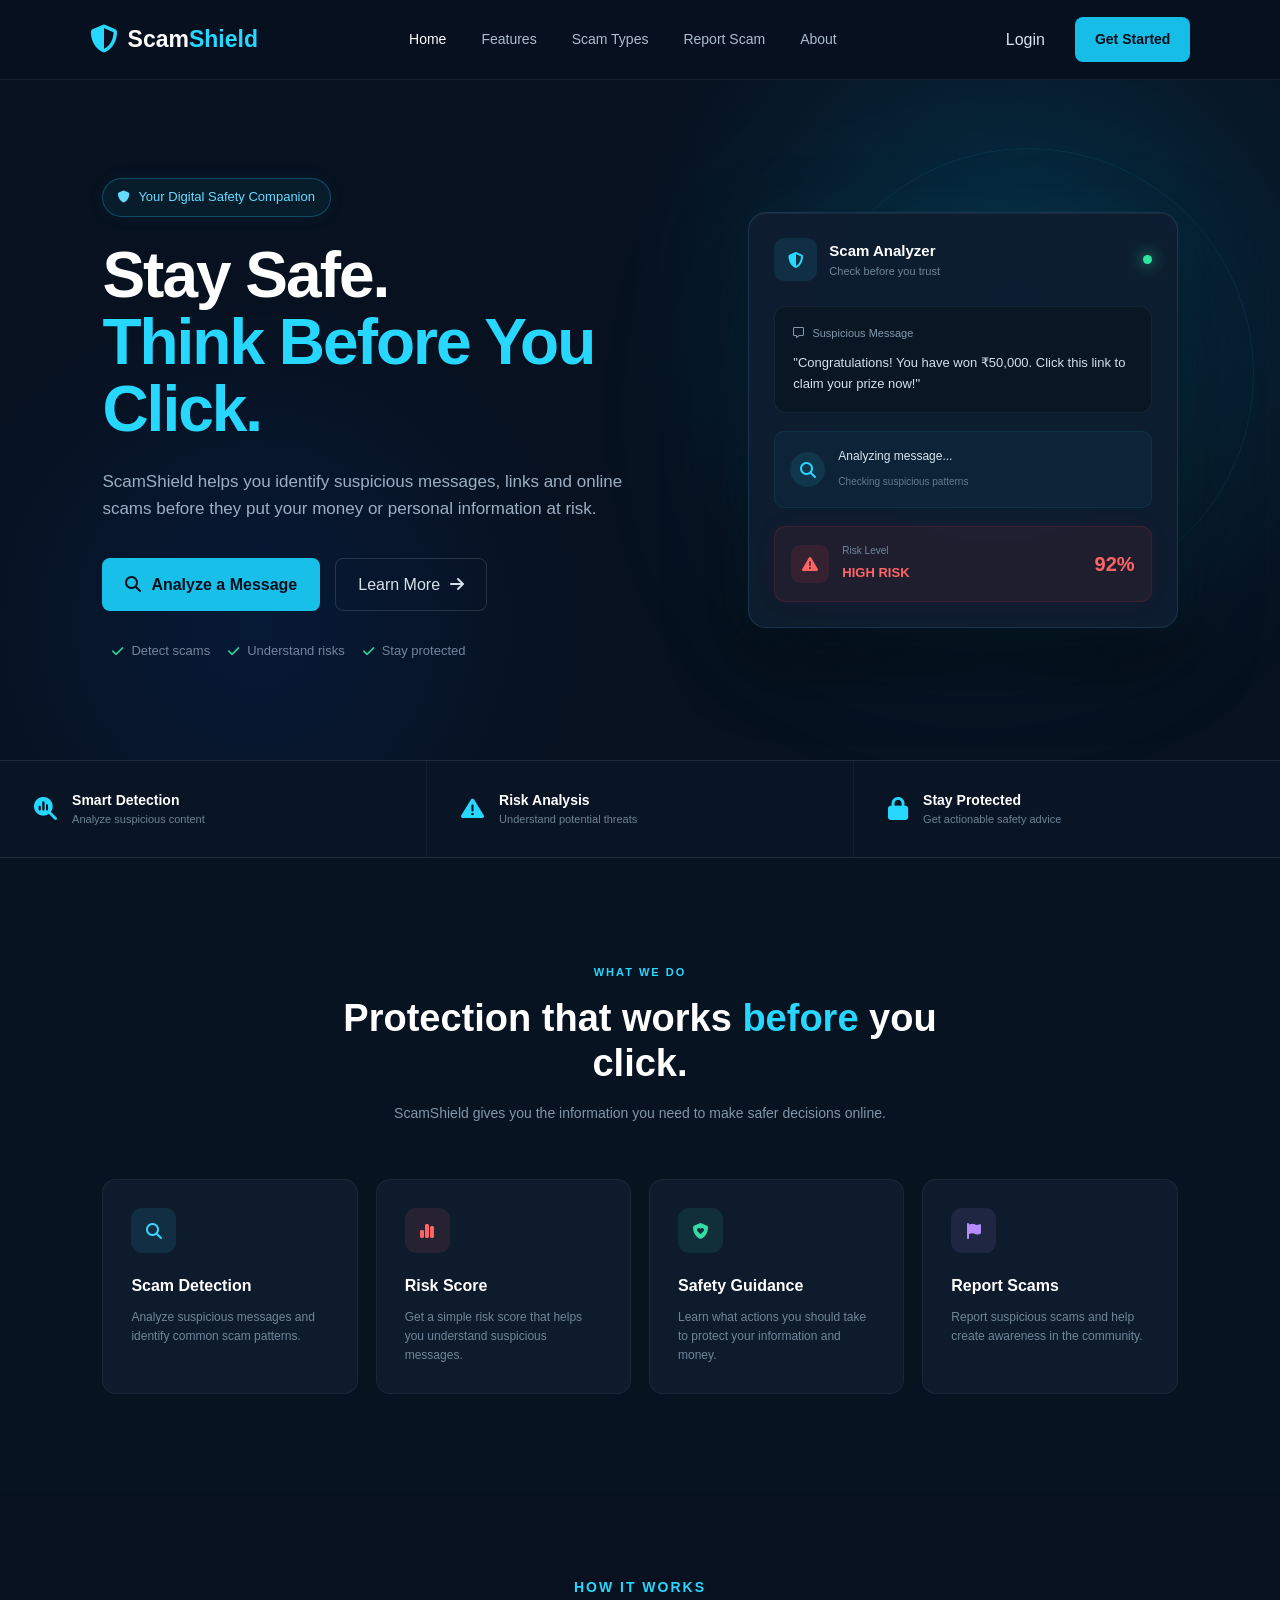
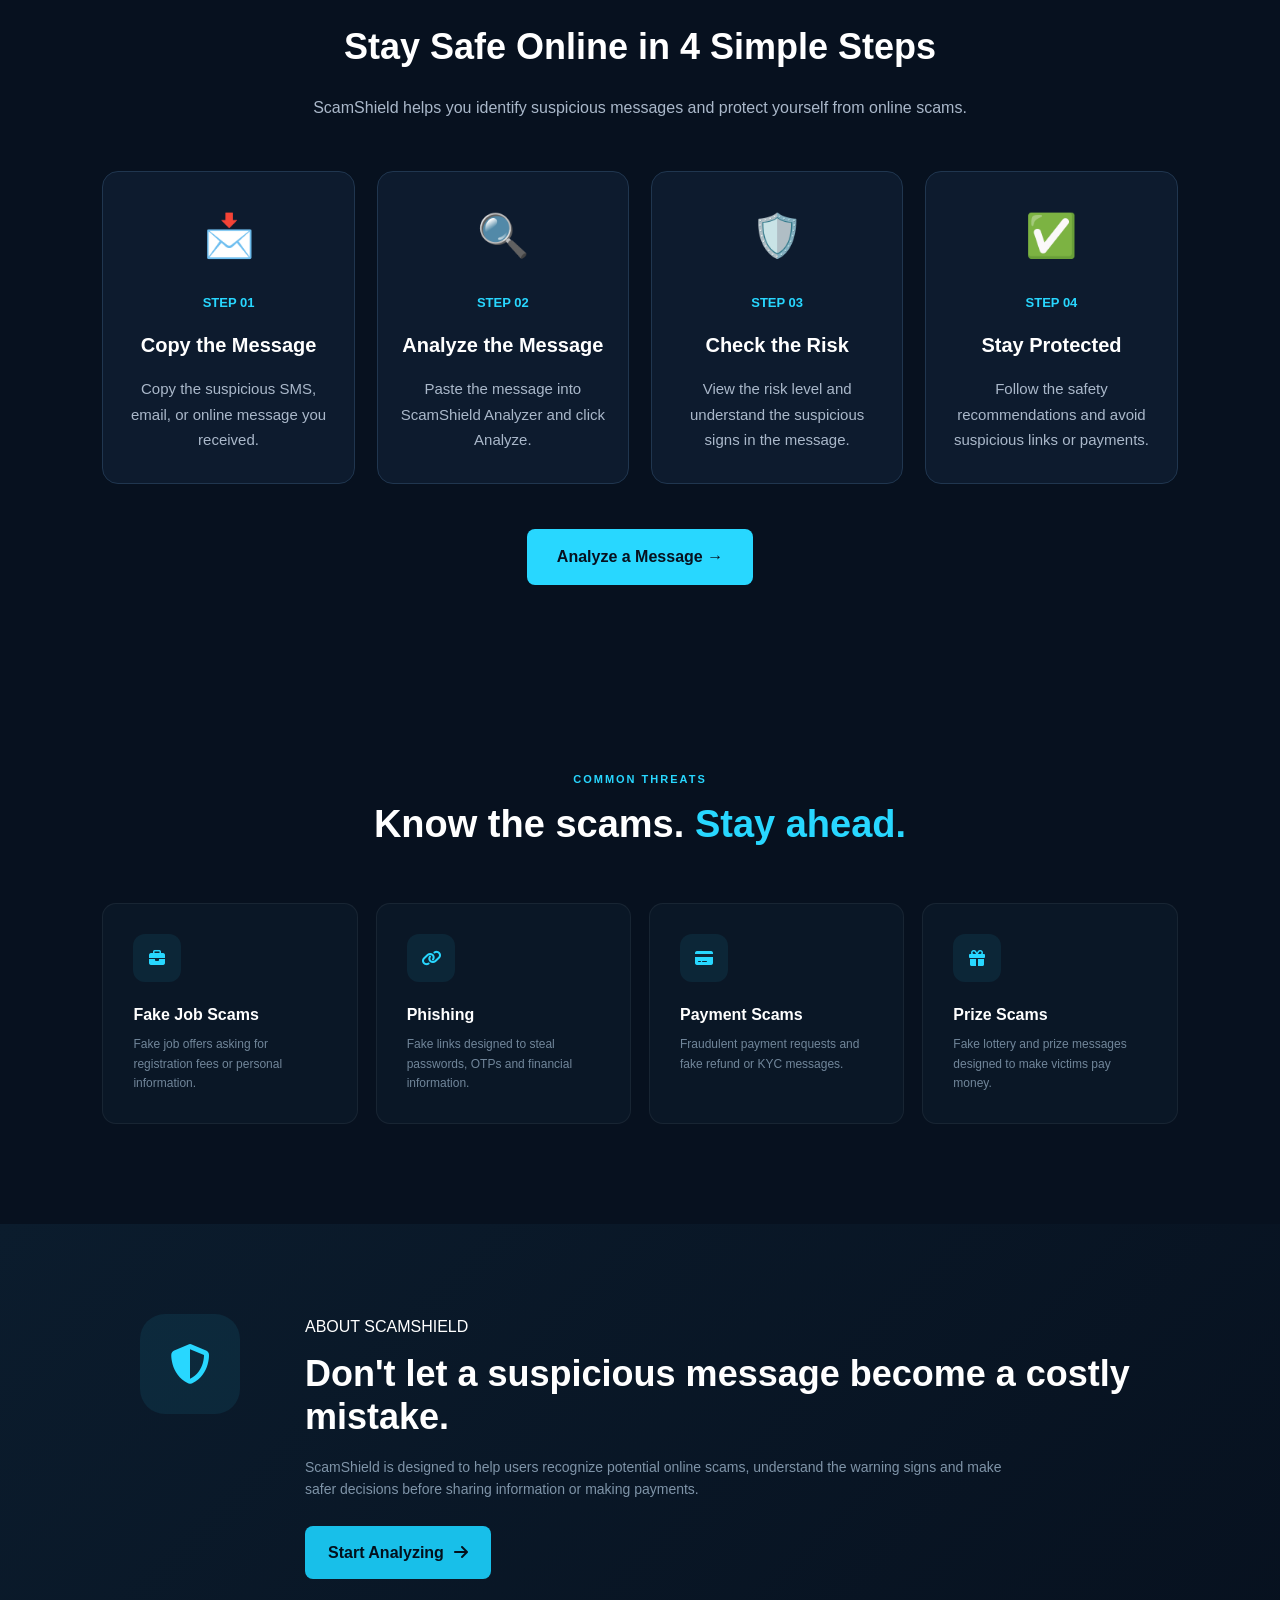
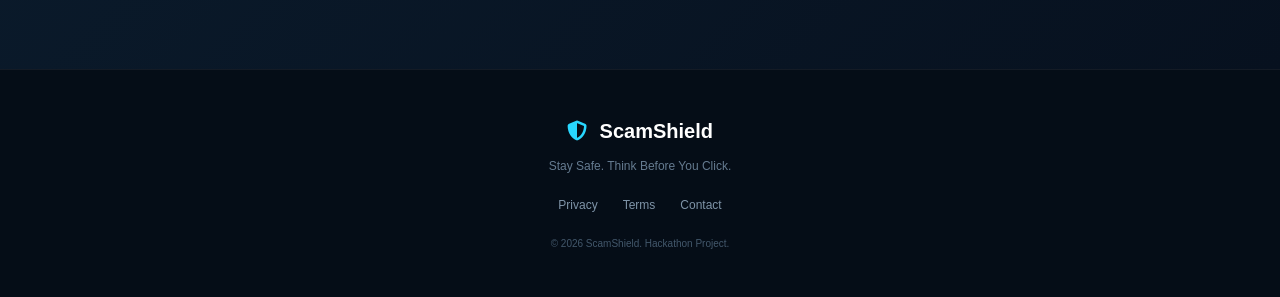
==== commit 73b14bda: "Update ScamShield project" ====
--- a/index.html
+++ b/index.html
@@ -1,3042 +1,3110 @@
-<!DOCTYPE html>
-<html lang="en">
-
-<head>
-
-    <meta charset="UTF-8">
-    <meta name="viewport" content="width=device-width, initial-scale=1.0">
-
-    <title>ScamShield - Stay Safe Online</title>
-
-    <link rel="stylesheet" href="style.css">
-
-    <link
-        rel="stylesheet"
-        href="https://cdnjs.cloudflare.com/ajax/libs/font-awesome/6.5.2/css/all.min.css"
-    >
-
-    <!-- =====================================================
-         LOGGED-IN DASHBOARD CSS
-         ===================================================== -->
-
-    <style>
-
-        /* =====================================================
-           LOGGED HOME MAIN
-           ===================================================== */
-
-        #loggedHome {
-            display: none;
-            min-height: 100vh;
-            background:
-                radial-gradient(
-                    circle at 75% 10%,
-                    rgba(0, 180, 255, 0.13),
-                    transparent 28%
-                ),
-                radial-gradient(
-                    circle at 15% 80%,
-                    rgba(0, 100, 255, 0.08),
-                    transparent 30%
-                ),
-                linear-gradient(
-                    135deg,
-                    #020b19,
-                    #03172e 55%,
-                    #020b18
-                );
-
-            color: #ffffff;
-            font-family: Arial, Helvetica, sans-serif;
-        }
-
-
-        #loggedHome * {
-            box-sizing: border-box;
-        }
-
-
-        /* =====================================================
-           TOP NAVBAR
-           ===================================================== */
-
-        .logged-navbar {
-            height: 82px;
-
-            display: flex;
-            align-items: center;
-
-            padding: 0 38px;
-
-            background: rgba(2, 10, 24, 0.97);
-
-            border-bottom:
-                1px solid
-                rgba(45, 180, 255, 0.18);
-
-            position: sticky;
-            top: 0;
-            z-index: 100;
-        }
-
-
-        /* LOGO */
-
-        .logged-logo {
-            display: flex;
-            align-items: center;
-
-            gap: 10px;
-
-            min-width: 275px;
-
-            font-size: 29px;
-            font-weight: 800;
-        }
-
-
-        .logged-logo i {
-            font-size: 42px;
-            color: #20d9ff;
-
-            filter:
-                drop-shadow(
-                    0 0 12px
-                    rgba(32, 217, 255, 0.45)
-                );
-        }
-
-
-        .logged-logo span span {
-            color: #20d9ff;
-        }
-
-
-        /* TOP NAV */
-
-        .logged-top-nav {
-            height: 100%;
-
-            display: flex;
-            align-items: center;
-
-            gap: 4px;
-
-            margin: auto;
-        }
-
-
-        .logged-top-nav a {
-            height: 100%;
-
-            display: flex;
-            align-items: center;
-
-            gap: 10px;
-
-            padding: 0 17px;
-
-            color: #dce9f7;
-
-            text-decoration: none;
-
-            font-size: 15px;
-
-            position: relative;
-
-            transition: 0.25s;
-        }
-
-
-        .logged-top-nav a i {
-            font-size: 18px;
-        }
-
-
-        .logged-top-nav a:hover,
-        .logged-top-nav a.active {
-            color: #21d9ff;
-        }
-
-
-        .logged-top-nav a.active::after {
-            content: "";
-
-            position: absolute;
-
-            left: 12px;
-            right: 12px;
-            bottom: 11px;
-
-            height: 3px;
-
-            border-radius: 10px;
-
-            background: #20d9ff;
-
-            box-shadow:
-                0 0 13px
-                rgba(32, 217, 255, 0.8);
-        }
-
-
-        /* USER */
-
-        .logged-user-area {
-            margin-left: auto;
-
-            display: flex;
-            align-items: center;
-
-            gap: 18px;
-        }
-
-
-        .logged-user {
-            display: flex;
-            align-items: center;
-
-            gap: 10px;
-
-            font-size: 14px;
-            font-weight: 700;
-
-            white-space: nowrap;
-        }
-
-
-        .logged-user i {
-            width: 42px;
-            height: 42px;
-
-            border-radius: 50%;
-
-            display: grid;
-            place-items: center;
-
-            background: #edf6ff;
-
-            color: #294761;
-
-            font-size: 18px;
-        }
-
-
-        .logout-btn {
-            display: flex;
-            align-items: center;
-
-            gap: 9px;
-
-            padding: 10px 0 10px 18px;
-
-            border: 0;
-
-            border-left:
-                1px solid
-                rgba(150, 190, 220, 0.18);
-
-            background: transparent;
-
-            color: #dce9f7;
-
-            cursor: pointer;
-
-            font-size: 14px;
-        }
-
-
-        .logout-btn:hover {
-            color: #20d9ff;
-        }
-
-
-        /* =====================================================
-           MAIN LAYOUT
-           ===================================================== */
-
-        .logged-layout {
-            display: grid;
-
-            grid-template-columns:
-                235px
-                minmax(0, 1fr);
-
-            max-width: 1600px;
-
-            margin: auto;
-
-            min-height:
-                calc(100vh - 82px);
-        }
-
-
-        /* =====================================================
-           SIDEBAR
-           ===================================================== */
-
-        .logged-sidebar {
-            padding: 24px 12px 20px;
-
-            border-right:
-                1px solid
-                rgba(45, 170, 255, 0.12);
-
-            background:
-                rgba(1, 10, 27, 0.72);
-
-            display: flex;
-            flex-direction: column;
-        }
-
-
-        .side-nav {
-            display: flex;
-            flex-direction: column;
-
-            gap: 6px;
-        }
-
-
-        .side-nav a {
-            display: flex;
-            align-items: center;
-
-            gap: 15px;
-
-            padding: 14px 16px;
-
-            border-radius: 9px;
-
-            color: #c9d9e9;
-
-            text-decoration: none;
-
-            font-size: 14px;
-
-            transition: 0.25s;
-        }
-
-
-        .side-nav a i {
-            width: 20px;
-
-            text-align: center;
-
-            font-size: 18px;
-        }
-
-
-        .side-nav a:hover {
-            background:
-                rgba(25, 110, 190, 0.18);
-
-            color: white;
-        }
-
-
-        .side-nav a.active {
-            color: #22dcff;
-
-            background:
-                linear-gradient(
-                    90deg,
-                    rgba(22, 115, 210, 0.38),
-                    rgba(16, 72, 145, 0.22)
-                );
-
-            border-left:
-                3px solid
-                #22dcff;
-
-            padding-left: 13px;
-
-            box-shadow:
-                inset 0 0 22px
-                rgba(0, 170, 255, 0.08);
-        }
-
-
-        .sidebar-bottom {
-            margin-top: auto;
-
-            text-align: center;
-
-            color: #819ab5;
-
-            font-size: 12px;
-
-            line-height: 1.6;
-
-            padding-top: 25px;
-        }
-
-
-        .sidebar-bottom i {
-            display: block;
-
-            color: #21d9ff;
-
-            font-size: 30px;
-
-            margin-bottom: 9px;
-
-            filter:
-                drop-shadow(
-                    0 0 9px
-                    rgba(33, 216, 255, 0.45)
-                );
-        }
-
-
-        /* =====================================================
-           DASHBOARD MAIN
-           ===================================================== */
-
-        .dashboard-main {
-            min-width: 0;
-
-            padding:
-                22px
-                20px
-                25px;
-        }
-
-
-        /* =====================================================
-           WELCOME PANEL
-           ===================================================== */
-
-        .welcome-panel {
-            min-height: 240px;
-
-            display: grid;
-
-            grid-template-columns:
-                1.05fr
-                1fr
-                0.85fr;
-
-            align-items: center;
-
-            padding: 25px 30px;
-
-            position: relative;
-
-            overflow: hidden;
-
-            border:
-                1px solid
-                rgba(43, 157, 235, 0.30);
-
-            border-radius: 15px;
-
-            background:
-                linear-gradient(
-                    110deg,
-                    rgba(3, 27, 60, 0.95),
-                    rgba(3, 38, 78, 0.80),
-                    rgba(3, 26, 52, 0.95)
-                );
-
-            box-shadow:
-                0 18px 45px
-                rgba(0, 0, 0, 0.18);
-        }
-
-
-        .welcome-panel::before {
-            content: "";
-
-            position: absolute;
-
-            width: 450px;
-            height: 450px;
-
-            border:
-                1px solid
-                rgba(0, 210, 255, 0.08);
-
-            border-radius: 50%;
-
-            right: 25%;
-            top: -130px;
-        }
-
-
-        .welcome-copy {
-            position: relative;
-
-            z-index: 2;
-        }
-
-
-        .welcome-copy .eyebrow {
-            font-size: 25px;
-
-            font-weight: 700;
-        }
-
-
-        .welcome-copy .name {
-            font-size: 45px;
-
-            line-height: 1.05;
-
-            font-weight: 800;
-
-            color: #20d9ff;
-
-            letter-spacing: -1px;
-        }
-
-
-        .welcome-copy .tagline {
-            margin-top: 18px;
-
-            font-size: 19px;
-
-            color: #f3f7ff;
-        }
-
-
-        .welcome-copy .desc {
-            margin-top: 8px;
-
-            max-width: 500px;
-
-            color: #a9c4df;
-
-            font-size: 13px;
-
-            line-height: 1.55;
-        }
-
-
-        /* =====================================================
-           SECURITY SHIELD
-           ===================================================== */
-
-        .dashboard-shield {
-            height: 215px;
-
-            position: relative;
-
-            display: grid;
-
-            place-items: center;
-        }
-
-
-        .dashboard-shield .ring {
-            position: absolute;
-
-            border:
-                1px solid
-                rgba(22, 196, 255, 0.23);
-
-            border-radius: 50%;
-        }
-
-
-        .dashboard-shield .r1 {
-            width: 175px;
-            height: 175px;
-        }
-
-
-        .dashboard-shield .r2 {
-            width: 225px;
-            height: 225px;
-        }
-
-
-        .dashboard-shield .r3 {
-            width: 275px;
-            height: 275px;
-
-            opacity: 0.65;
-        }
-
-
-        .dashboard-shield .shield {
-            width: 132px;
-            height: 150px;
-
-            position: relative;
-            z-index: 2;
-
-            display: grid;
-            place-items: center;
-
-            background:
-                linear-gradient(
-                    145deg,
-                    #27ddff,
-                    #1171db
-                );
-
-            clip-path:
-                polygon(
-                    50% 0,
-                    92% 16%,
-                    88% 60%,
-                    73% 82%,
-                    50% 100%,
-                    27% 82%,
-                    12% 60%,
-                    8% 16%
-                );
-
-            filter:
-                drop-shadow(
-                    0 0 28px
-                    rgba(0, 190, 255, 0.45)
-                );
-        }
-
-
-        .dashboard-shield .shield::after {
-            content: "";
-
-            position: absolute;
-
-            inset: 15px;
-
-            background:
-                linear-gradient(
-                    145deg,
-                    rgba(255,255,255,.18),
-                    rgba(0,90,210,.12)
-                );
-
-            clip-path: inherit;
-        }
-
-
-        .dashboard-shield .shield i {
-            position: relative;
-
-            z-index: 3;
-
-            color: white;
-
-            font-size: 55px;
-        }
-
-
-        /* =====================================================
-           SECURITY STATUS
-           ===================================================== */
-
-        .status-card {
-            width: 100%;
-
-            max-width: 310px;
-
-            min-height: 150px;
-
-            justify-self: end;
-
-            padding: 20px;
-
-            border:
-                1px solid
-                rgba(47, 221, 205, 0.52);
-
-            border-radius: 13px;
-
-            background:
-                rgba(4, 50, 72, 0.66);
-
-            box-shadow:
-                inset 0 0 25px
-                rgba(0, 210, 255, 0.05);
-        }
-
-
-        .status-top {
-            display: flex;
-
-            align-items: center;
-
-            gap: 15px;
-        }
-
-
-        .status-icon {
-            width: 53px;
-            height: 53px;
-
-            border-radius: 50%;
-
-            display: grid;
-            place-items: center;
-
-            background:
-                rgba(0, 205, 145, 0.22);
-
-            color: #3affb0;
-
-            font-size: 25px;
-
-            box-shadow:
-                0 0 20px
-                rgba(0, 220, 150, 0.18);
-        }
-
-
-        .status-label {
-            color: #e7f4ff;
-
-            font-size: 17px;
-        }
-
-
-        .status-good {
-            color: #39f0d0;
-
-            font-size: 21px;
-
-            font-weight: 800;
-
-            margin-top: 6px;
-        }
-
-
-        .status-card p {
-            color: #b8cfe4;
-
-            font-size: 12px;
-
-            margin:
-                13px
-                0
-                0
-                67px;
-        }
-
-
-        /* =====================================================
-           SECOND ROW
-           ===================================================== */
-
-        .dashboard-grid {
-            display: grid;
-
-            grid-template-columns:
-                1.08fr
-                1.42fr;
-
-            gap: 18px;
-
-            margin-top: 18px;
-        }
-
-
-        .panel {
-            border:
-                1px solid
-                rgba(40, 150, 230, 0.28);
-
-            border-radius: 12px;
-
-            background:
-                rgba(3, 25, 53, 0.84);
-
-            box-shadow:
-                inset 0 1px
-                rgba(255,255,255,.025);
-        }
-
-
-        .panel-title {
-            display: flex;
-
-            align-items: center;
-
-            gap: 10px;
-
-            padding:
-                17px
-                20px
-                11px;
-
-            font-size: 18px;
-
-            font-weight: 750;
-        }
-
-
-        .panel-title i {
-            color: #25d9ff;
-        }
-
-
-        /* =====================================================
-           QUICK SCAN
-           ===================================================== */
-
-        .quick-scan {
-            min-height: 250px;
-
-            position: relative;
-
-            overflow: hidden;
-
-            padding-bottom: 18px;
-        }
-
-
-        .quick-scan::after {
-            content: "";
-
-            position: absolute;
-
-            width: 170px;
-            height: 170px;
-
-            right: -45px;
-            bottom: -60px;
-
-            border:
-                1px solid
-                rgba(20, 191, 255, 0.12);
-
-            border-radius: 50%;
-        }
-
-
-        .quick-content {
-            padding:
-                5px
-                20px;
-
-            max-width: 72%;
-
-            position: relative;
-
-            z-index: 2;
-        }
-
-
-        .quick-content p {
-            color: #afc5dc;
-
-            font-size: 14px;
-
-            line-height: 1.55;
-
-            margin:
-                6px
-                0
-                24px;
-        }
-
-
-        .scan-btn,
-        .report-btn {
-            display: inline-flex;
-
-            align-items: center;
-
-            gap: 12px;
-
-            padding:
-                14px
-                25px;
-
-            border: 0;
-
-            border-radius: 9px;
-
-            background:
-                linear-gradient(
-                    90deg,
-                    #22dfff,
-                    #159de7
-                );
-
-            color: #06213b;
-
-            text-decoration: none;
-
-            font-weight: 800;
-
-            font-size: 15px;
-
-            cursor: pointer;
-
-            box-shadow:
-                0 8px 25px
-                rgba(0, 190, 255, 0.18);
-
-            transition: .2s;
-        }
-
-
-        .scan-btn:hover,
-        .report-btn:hover {
-            transform: translateY(-2px);
-
-            box-shadow:
-                0 12px 30px
-                rgba(0, 190, 255, 0.30);
-        }
-
-
-        /* QUICK SCAN VISUAL */
-
-        .scan-visual {
-            position: absolute;
-
-            right: 20px;
-            bottom: 15px;
-
-            width: 130px;
-            height: 170px;
-
-            border:
-                3px solid
-                rgba(28, 171, 255, 0.65);
-
-            border-radius: 18px;
-
-            box-shadow:
-                0 0 30px
-                rgba(0, 180, 255, 0.13);
-        }
-
-
-        .scan-visual::before,
-        .scan-visual::after {
-            content: "";
-
-            position: absolute;
-
-            left: 16px;
-            right: 16px;
-
-            height: 10px;
-
-            border-radius: 8px;
-
-            background:
-                rgba(40, 205, 255, 0.65);
-
-            top: 28px;
-
-            box-shadow:
-                0 25px
-                rgba(40, 150, 255, 0.42),
-                0 50px
-                rgba(40, 150, 255, 0.32);
-        }
-
-
-        .scan-visual .bubble {
-            position: absolute;
-
-            width: 88px;
-            height: 38px;
-
-            border-radius: 10px;
-
-            background:
-                linear-gradient(
-                    135deg,
-                    #159fe7,
-                    #20dfff
-                );
-
-            left: -30px;
-            top: 72px;
-        }
-
-
-        .scan-visual .check {
-            position: absolute;
-
-            width: 44px;
-            height: 44px;
-
-            border-radius: 50%;
-
-            right: -22px;
-            top: 82px;
-
-            background: #28e3d0;
-
-            color: #05233b;
-
-            display: grid;
-            place-items: center;
-
-            font-size: 20px;
-
-            border:
-                4px solid
-                #06203c;
-        }
-
-
-        /* =====================================================
-           SECURITY OVERVIEW
-           ===================================================== */
-
-        .stats-panel {
-            padding-bottom: 14px;
-        }
-
-
-        .stats-grid {
-            display: grid;
-
-            grid-template-columns:
-                repeat(4,1fr);
-
-            gap: 10px;
-
-            padding:
-                0
-                18px;
-        }
-
-
-        .stat-box {
-            min-height: 155px;
-
-            border:
-                1px solid
-                rgba(46,145,231,.32);
-
-            border-radius: 10px;
-
-            padding:
-                13px;
-
-            background:
-                rgba(4,31,68,.80);
-        }
-
-
-        .stat-box:nth-child(2) {
-            border-color:
-                rgba(38,190,170,.38);
-        }
-
-
-        .stat-box:nth-child(3) {
-            border-color:
-                rgba(239,171,64,.35);
-        }
-
-
-        .stat-box:nth-child(4) {
-            border-color:
-                rgba(221,65,91,.32);
-        }
-
-
-        .stat-icon {
-            width: 43px;
-            height: 43px;
-
-            border-radius: 50%;
-
-            display: grid;
-            place-items: center;
-
-            background:
-                rgba(18,124,218,.30);
-
-            color: #e8f7ff;
-
-            margin-bottom: 10px;
-        }
-
-
-        .stat-box:nth-child(2) .stat-icon {
-            background:
-                rgba(20,180,126,.25);
-
-            color: #5ff1bc;
-        }
-
-
-        .stat-box:nth-child(3) .stat-icon {
-            background:
-                rgba(236,156,35,.23);
-
-            color: #ffc05a;
-        }
-
-
-        .stat-box:nth-child(4) .stat-icon {
-            background:
-                rgba(215,44,77,.23);
-
-            color: #ff647f;
-        }
-
-
-        .stat-number {
-            font-size: 28px;
-
-            font-weight: 800;
-
-            line-height: 1;
-        }
-
-
-        .stat-label {
-            font-size: 11px;
-
-            color: #e1ebf5;
-
-            margin-top: 7px;
-        }
-
-
-        .stat-change {
-            font-size: 10px;
-
-            color: #36e0ba;
-
-            margin-top: 11px;
-        }
-
-
-        .stat-box:nth-child(3)
-        .stat-change {
-            color: #ffad58;
-        }
-
-
-        .stat-box:nth-child(4)
-        .stat-change {
-            color: #a9bdd1;
-        }
-
-
-        /* =====================================================
-           BOTTOM ROW
-           ===================================================== */
-
-        .bottom-grid {
-            display: grid;
-
-            grid-template-columns:
-                1.15fr
-                .9fr
-                .9fr;
-
-            gap: 18px;
-
-            margin-top: 18px;
-        }
-
-
-        .activity-panel,
-        .tips-panel,
-        .report-panel {
-            min-height: 285px;
-
-            padding-bottom: 14px;
-        }
-
-
-        .view-all {
-            margin-left: auto;
-
-            color: #20d9ff;
-
-            text-decoration: none;
-
-            font-size: 12px;
-
-            font-weight: 700;
-        }
-
-
-        .activity-list {
-            padding:
-                0
-                18px;
-
-            display: flex;
-
-            flex-direction: column;
-
-            gap: 7px;
-        }
-
-
-        .activity-row {
-            min-height: 62px;
-
-            display: grid;
-
-            grid-template-columns:
-                42px
-                1fr
-                auto;
-
-            align-items: center;
-
-            gap: 12px;
-
-            padding:
-                8px
-                10px;
-
-            border:
-                1px solid
-                rgba(48,125,201,.28);
-
-            border-radius: 9px;
-
-            background:
-                rgba(4,34,70,.70);
-        }
-
-
-        .activity-icon {
-            width: 40px;
-            height: 40px;
-
-            border-radius: 50%;
-
-            display: grid;
-            place-items: center;
-
-            color: white;
-
-            background:
-                linear-gradient(
-                    135deg,
-                    #0d83d9,
-                    #11bff0
-                );
-
-            font-size: 19px;
-        }
-
-
-        .activity-name {
-            font-size: 12px;
-
-            font-weight: 700;
-        }
-
-
-        .activity-preview {
-            color: #94b2ce;
-
-            font-size: 10px;
-
-            margin-top: 4px;
-
-            max-width: 170px;
-
-            white-space: nowrap;
-
-            overflow: hidden;
-
-            text-overflow: ellipsis;
-        }
-
-
-        .activity-meta {
-            text-align: right;
-        }
-
-
-        .badge {
-            display: inline-block;
-
-            padding:
-                4px
-                9px;
-
-            border-radius: 12px;
-
-            background:
-                rgba(21,200,143,.20);
-
-            color: #48e9b2;
-
-            font-size: 10px;
-
-            font-weight: 700;
-        }
-
-
-        .badge.detected {
-            background:
-                rgba(220,45,76,.22);
-
-            color: #ff7084;
-        }
-
-
-        .activity-time {
-            margin-top: 5px;
-
-            color: #91aac4;
-
-            font-size: 9px;
-        }
-
-
-        /* =====================================================
-           SAFETY TIPS
-           ===================================================== */
-
-        .tips-list {
-            padding:
-                0
-                20px;
-        }
-
-
-        .tip {
-            display: flex;
-
-            align-items: center;
-
-            gap: 14px;
-
-            padding:
-                13px
-                0;
-
-            border-bottom:
-                1px solid
-                rgba(90,150,200,.15);
-
-            color: #b9cee2;
-
-            font-size: 12px;
-
-            line-height: 1.4;
-        }
-
-
-        .tip i {
-            width: 24px;
-
-            color: #20d9ff;
-
-            font-size: 20px;
-
-            text-align: center;
-        }
-
-
-        .tip:nth-child(3) i {
-            color: #ffb43b;
-        }
-
-
-        .learn-link {
-            display: inline-block;
-
-            margin:
-                14px
-                20px;
-
-            color: #20d9ff;
-
-            text-decoration: none;
-
-            font-size: 12px;
-
-            font-weight: 700;
-        }
-
-
-        /* =====================================================
-           REPORT SCAM
-           ===================================================== */
-
-        .report-panel {
-            padding:
-                22px
-                25px;
-
-            background:
-                linear-gradient(
-                    145deg,
-                    rgba(5,38,79,.90),
-                    rgba(4,29,61,.90)
-                );
-
-            position: relative;
-
-            overflow: hidden;
-        }
-
-
-        .report-panel::before {
-            content: "";
-
-            position: absolute;
-
-            width: 180px;
-            height: 180px;
-
-            right: -65px;
-            top: -65px;
-
-            border-radius: 50%;
-
-            background:
-                rgba(20,150,255,.08);
-        }
-
-
-        .report-icon {
-            width: 55px;
-            height: 55px;
-
-            display: grid;
-            place-items: center;
-
-            border-radius: 50%;
-
-            background:
-                rgba(17,139,238,.18);
-
-            color: #21d9ff;
-
-            font-size: 24px;
-
-            margin-bottom: 16px;
-        }
-
-
-        .report-panel h3 {
-            font-size: 18px;
-
-            line-height: 1.35;
-
-            margin:
-                0
-                0
-                10px;
-        }
-
-
-        .report-panel p {
-            color: #a8c0d8;
-
-            font-size: 12px;
-
-            line-height: 1.5;
-
-            margin-bottom: 20px;
-        }
-
-
-        .report-btn {
-            width: 100%;
-
-            justify-content: center;
-
-            padding: 13px;
-        }
-
-
-        /* =====================================================
-           FOOTER
-           ===================================================== */
-
-        .logged-footer {
-            margin-top: 20px;
-
-            padding:
-                16px;
-
-            border-top:
-                1px solid
-                rgba(70,140,190,.15);
-
-            display: flex;
-
-            justify-content: center;
-
-            gap: 18px;
-
-            color: #7895b1;
-
-            font-size: 10px;
-        }
-
-
-        .logged-footer span:not(:last-child)::after {
-            content: "•";
-
-            margin-left: 18px;
-
-            color: #20d9ff;
-        }
-
-
-        /* =====================================================
-           RESPONSIVE
-           ===================================================== */
-
-        @media (max-width: 1200px) {
-
-            .logged-navbar {
-                padding: 0 20px;
-            }
-
-            .logged-logo {
-                min-width: 220px;
-            }
-
-            .logged-top-nav a {
-                padding: 0 10px;
-            }
-
-            .welcome-panel {
-                grid-template-columns:
-                    1fr
-                    1fr;
-            }
-
-            .status-card {
-                display: none;
-            }
-
-            .bottom-grid {
-                grid-template-columns:
-                    1fr
-                    1fr;
-            }
-
-            .report-panel {
-                grid-column: span 2;
-            }
-        }
-
-
-        @media (max-width: 900px) {
-
-            .logged-layout {
-                grid-template-columns: 1fr;
-            }
-
-            .logged-sidebar {
-                display: none;
-            }
-
-            .logged-top-nav {
-                display: none;
-            }
-
-            .logged-user-area {
-                margin-left: auto;
-            }
-
-            .welcome-panel {
-                grid-template-columns: 1fr;
-            }
-
-            .dashboard-shield {
-                display: none;
-            }
-
-            .dashboard-grid {
-                grid-template-columns: 1fr;
-            }
-
-            .bottom-grid {
-                grid-template-columns: 1fr;
-            }
-
-            .report-panel {
-                grid-column: auto;
-            }
-        }
-
-
-        @media (max-width: 600px) {
-
-            .logged-navbar {
-                height: 70px;
-
-                padding:
-                    0
-                    15px;
-            }
-
-            .logged-logo {
-                min-width: auto;
-
-                font-size: 22px;
-            }
-
-            .logged-logo i {
-                font-size: 32px;
-            }
-
-            .logged-user {
-                font-size: 12px;
-            }
-
-            .logged-user i {
-                width: 36px;
-                height: 36px;
-            }
-
-            .logout-btn {
-                padding-left: 10px;
-            }
-
-            .logout-btn span {
-                display: none;
-            }
-
-            .dashboard-main {
-                padding: 14px;
-            }
-
-            .welcome-panel {
-                padding: 25px 20px;
-            }
-
-            .welcome-copy .eyebrow {
-                font-size: 20px;
-            }
-
-            .welcome-copy .name {
-                font-size: 34px;
-            }
-
-            .welcome-copy .tagline {
-                font-size: 16px;
-            }
-
-            .stats-grid {
-                grid-template-columns:
-                    1fr 1fr;
-            }
-
-            .quick-content {
-                max-width: 100%;
-            }
-
-            .scan-visual {
-                display: none;
-            }
-
-            .activity-row {
-                grid-template-columns:
-                    38px
-                    1fr;
-            }
-
-            .activity-meta {
-                display: none;
-            }
-
-            .logged-footer {
-                flex-wrap: wrap;
-            }
-        }
-
-    </style>
-
-</head>
-
-
-<body>
-
-
-<!-- =========================================================
-     LOGGED-IN HOME
-     ========================================================= -->
-
-<section id="loggedHome">
-
-    <!-- ================= TOP NAVBAR ================= -->
-
-    <header class="logged-navbar">
-
-        <div class="logged-logo">
-
-            <i class="fa-solid fa-shield-halved"></i>
-
-            <span>
-                Scam<span>Shield</span>
-            </span>
-
-        </div>
-
-
-        <div class="logged-user-area">
-
-            <div class="logged-user">
-
-                <i class="fa-solid fa-user"></i>
-
-                <span id="loggedUserName">
-                    Lalitanjali
-                </span>
-
-            </div>
-
-
-            <button
-                type="button"
-                class="logout-btn"
-                id="logoutBtn"
-            >
-
-                <i class="fa-solid fa-right-from-bracket"></i>
-
-                <span>Logout</span>
-
-            </button>
-
-        </div>
-
-    </header>
-
-
-    <!-- ================= MAIN LAYOUT ================= -->
-
-    <div class="logged-layout">
-
-
-        <!-- ================= SIDEBAR ================= -->
-
-        <aside class="logged-sidebar">
-
-            <nav class="side-nav">
-
-                <a href="#" class="active">
-
-                    <i class="fa-solid fa-house"></i>
-
-                    Dashboard
-
-                </a>
-
-
-                <a href="analyzer/analyzer.html">
-
-                    <i class="fa-solid fa-magnifying-glass"></i>
-
-                    Analyze Message
-
-                </a>
-
-
-                <a href="scams/scams.html">
-
-                    <i class="fa-solid fa-book-open"></i>
-
-                    Reported Scams
-
-                </a>
-
-
-                <a href="#recentActivity">
-
-                    <i class="fa-solid fa-clock-rotate-left"></i>
-
-                    History
-
-                </a>
-
-
-                <a href="#">
-
-                    <i class="fa-regular fa-user"></i>
-
-                    Profile
-
-                </a>
-
-            </nav>
-
-
-            <div class="sidebar-bottom">
-
-                <i class="fa-solid fa-shield-halved"></i>
-
-                Think Before You Click
-
-                <br>
-
-                Stay Safe Online
-
-            </div>
-
-        </aside>
-
-
-        <!-- ================= DASHBOARD ================= -->
-
-        <main class="dashboard-main">
-
-
-            <!-- ================= WELCOME ================= -->
-
-            <section class="welcome-panel">
-
-
-                <div class="welcome-copy">
-
-                    <div class="eyebrow">
-                        Welcome back,
-                    </div>
-
-
-                    <div class="name">
-
-                        <span id="loggedWelcomeName">
-                            Lalitanjali
-                        </span>
-
-                        👋
-
-                    </div>
-
-
-                    <div class="tagline">
-                        Your digital safety starts here.
-                    </div>
-
-
-                    <div class="desc">
-                        Detect scams, stay informed and browse
-                        with confidence.
-                    </div>
-
-                </div>
-
-
-                <!-- SECURITY SHIELD -->
-
-                <div
-    class="dashboard-shield"
-    aria-hidden="true"
-    style="
-        background-image: url('images/cybersecurity-shield.png');
-        background-size: contain;
-        background-repeat: no-repeat;
-        background-position: center;
-    "
->
-</div>
-
-
-                <!-- SECURITY STATUS -->
-
-                <div class="status-card">
-
-                    <div class="status-top">
-
-                        <div class="status-icon">
-
-                            <i class="fa-solid fa-shield-halved"></i>
-
-                        </div>
-
-
-                        <div>
-
-                            <div class="status-label">
-                                Security Status
-                            </div>
-
-                            <div class="status-good">
-                                You're Protected
-                            </div>
-
-                        </div>
-
-                    </div>
-
-
-                    <p>
-                        Last scan: Today, 11:05 AM
-                    </p>
-
-                </div>
-
-            </section>
-
-
-            <!-- ================= QUICK SCAN + STATS ================= -->
-
-            <div class="dashboard-grid">
-
-
-                <!-- QUICK SCAN -->
-
-                <section class="panel quick-scan">
-
-                    <div class="panel-title">
-
-                        <i class="fa-solid fa-magnifying-glass"></i>
-
-                        Quick Scan
-
-                    </div>
-
-
-                    <div class="quick-content">
-
-                        <p>
-                            Scan a message, link or email for
-                            potential scams and threats.
-                        </p>
-
-
-                        <a
-                            class="scan-btn"
-                            href="analyzer/analyzer.html"
-                        >
-
-                            <i class="fa-solid fa-magnifying-glass"></i>
-
-                            Scan a Message
-
-                            <i class="fa-solid fa-arrow-right"></i>
-
-                        </a>
-
-                    </div>
-
-
-                    <!-- SCAN VISUAL -->
-
-                    <div class="scan-visual">
-
-                        <div class="bubble"></div>
-
-                        <div class="check">
-
-                            <i class="fa-solid fa-check"></i>
-
-                        </div>
-
-                    </div>
-
-                </section>
-
-
-                <!-- SECURITY OVERVIEW -->
-
-                <section class="panel stats-panel">
-
-                    <div class="panel-title">
-
-                        <i class="fa-solid fa-chart-simple"></i>
-
-                        Security Overview
-
-                    </div>
-
-
-                    <div class="stats-grid">
-
-
-                        <div class="stat-box">
-
-                            <div class="stat-icon">
-
-                                <i class="fa-solid fa-expand"></i>
-
-                            </div>
-
-                            <div class="stat-number">
-                                12
-                            </div>
-
-                            <div class="stat-label">
-                                Messages Scanned
-                            </div>
-
-                            <div class="stat-change">
-                                ↑ 3 today
-                            </div>
-
-                        </div>
-
-
-                        <div class="stat-box">
-
-                            <div class="stat-icon">
-
-                                <i class="fa-solid fa-shield-halved"></i>
-
-                            </div>
-
-                            <div class="stat-number">
-                                10
-                            </div>
-
-                            <div class="stat-label">
-                                Safe Messages
-                            </div>
-
-                            <div class="stat-change">
-                                ↑ 2 today
-                            </div>
-
-                        </div>
-
-
-                        <div class="stat-box">
-
-                            <div class="stat-icon">
-
-                                <i class="fa-solid fa-triangle-exclamation"></i>
-
-                            </div>
-
-                            <div class="stat-number">
-                                2
-                            </div>
-
-                            <div class="stat-label">
-                                Suspicious Links
-                            </div>
-
-                            <div class="stat-change">
-                                ↑ 1 today
-                            </div>
-
-                        </div>
-
-
-                        <div class="stat-box">
-
-                            <div class="stat-icon">
-
-                                <i class="fa-solid fa-shield-virus"></i>
-
-                            </div>
-
-                            <div class="stat-number">
-                                0
-                            </div>
-
-                            <div class="stat-label">
-                                Threats Detected
-                            </div>
-
-                            <div class="stat-change">
-                                Today —
-                            </div>
-
-                        </div>
-
-
-                    </div>
-
-                </section>
-
-            </div>
-
-
-            <!-- ================= BOTTOM SECTION ================= -->
-
-            <div class="bottom-grid">
-
-
-                <!-- RECENT ACTIVITY -->
-
-                <section
-                    class="panel activity-panel"
-                    id="recentActivity"
-                >
-
-                    <div class="panel-title">
-
-                        <i class="fa-regular fa-clock"></i>
-
-                        Recent Activity
-
-                        <a
-                            class="view-all"
-                            href="#"
-                        >
-                            View All →
-                        </a>
-
-                    </div>
-
-
-                    <div class="activity-list">
-
-
-                        <!-- WHATSAPP -->
-
-                        <div class="activity-row">
-
-                            <div class="activity-icon">
-
-                                <i class="fa-brands fa-whatsapp"></i>
-
-                            </div>
-
-
-                            <div>
-
-                                <div class="activity-name">
-                                    WhatsApp Message
-                                </div>
-
-                                <div class="activity-preview">
-                                    hello, check this link...
-                                </div>
-
-                            </div>
-
-
-                            <div class="activity-meta">
-
-                                <span class="badge">
-                                    Safe
-                                </span>
-
-                                <div class="activity-time">
-                                    Today, 10:42 AM
-                                </div>
-
-                            </div>
-
-                        </div>
-
-
-                        <!-- SUSPICIOUS LINK -->
-
-                        <div class="activity-row">
-
-                            <div class="activity-icon">
-
-                                <i class="fa-solid fa-link"></i>
-
-                            </div>
-
-
-                            <div>
-
-                                <div class="activity-name">
-                                    Suspicious Link
-                                </div>
-
-                                <div class="activity-preview">
-                                    http://bit.ly/urgent-pay...
-                                </div>
-
-                            </div>
-
-
-                            <div class="activity-meta">
-
-                                <span class="badge detected">
-                                    Detected
-                                </span>
-
-                                <div class="activity-time">
-                                    Today, 09:18 AM
-                                </div>
-
-                            </div>
-
-                        </div>
-
-
-                        <!-- EMAIL -->
-
-                        <div class="activity-row">
-
-                            <div class="activity-icon">
-
-                                <i class="fa-solid fa-envelope"></i>
-
-                            </div>
-
-
-                            <div>
-
-                                <div class="activity-name">
-                                    Email
-                                </div>
-
-                                <div class="activity-preview">
-                                    Your account has been limited...
-                                </div>
-
-                            </div>
-
-
-                            <div class="activity-meta">
-
-                                <span class="badge">
-                                    Safe
-                                </span>
-
-                                <div class="activity-time">
-                                    Yesterday, 07:32 PM
-                                </div>
-
-                            </div>
-
-                        </div>
-
-
-                    </div>
-
-                </section>
-
-
-                <!-- SAFETY TIPS -->
-
-                <section class="panel tips-panel">
-
-                    <div class="panel-title">
-
-                        <i class="fa-regular fa-lightbulb"></i>
-
-                        Safety Tips
-
-                    </div>
-
-
-                    <div class="tips-list">
-
-
-                        <div class="tip">
-
-                            <i class="fa-solid fa-lock"></i>
-
-                            <span>
-                                Never share your OTP,
-                                password or personal details.
-                            </span>
-
-                        </div>
-
-
-                        <div class="tip">
-
-                            <i class="fa-solid fa-link"></i>
-
-                            <span>
-                                Verify unknown links
-                                before clicking.
-                            </span>
-
-                        </div>
-
-
-                        <div class="tip">
-
-                            <i class="fa-solid fa-triangle-exclamation"></i>
-
-                            <span>
-                                Don't trust urgent payment
-                                requests or lottery offers.
-                            </span>
-
-                        </div>
-
-
-                    </div>
-
-
-                    <a
-                        class="learn-link"
-                        href="scams/scams.html"
-                    >
-                        Learn More →
-                    </a>
-
-                </section>
-
-
-                <!-- REPORT SCAM -->
-
-                <section class="panel report-panel">
-
-
-                    <div class="report-icon">
-
-                        <i class="fa-solid fa-bullhorn"></i>
-
-                    </div>
-
-
-                    <h3>
-                        Found a suspicious message?
-                    </h3>
-
-
-                    <p>
-                        Report it and help others
-                        stay safe.
-                    </p>
-
-
-                    <a
-                        class="report-btn"
-                        href="report/report.html"
-                    >
-
-                        <i class="fa-solid fa-shield-halved"></i>
-
-                        Report a Scam
-
-                    </a>
-
-                </section>
-
-
-            </div>
-
-
-            <!-- ================= FOOTER ================= -->
-
-            <footer class="logged-footer">
-
-                <span>ScamShield</span>
-
-                <span>Safer Community</span>
-
-                <span>Safer Internet</span>
-
-                <span>Together</span>
-
-            </footer>
-
-
-        </main>
-
-    </div>
-
-</section>
-
-
-
-<!-- =========================================================
-     PUBLIC HOME
-     ========================================================= -->
-
-<div id="publicHome">
-
-
-    <!-- ================= PUBLIC NAVBAR ================= -->
-
-    <header class="navbar">
-
-        <div class="logo">
-
-            <i class="fa-solid fa-shield-halved"></i>
-
-            <span>
-                Scam<span>Shield</span>
-            </span>
-
-        </div>
-
-
-        <nav>
-
-            <a
-                href="index.html"
-                class="active"
-            >
-                Home
-            </a>
-
-            <a href="#features">
-                Features
-            </a>
-
-            <a href="scams/scams.html">
-                Scam Types
-            </a>
-
-            <a href="report/report.html">
-                Report Scam
-            </a>
-
-            <a href="#about">
-                About
-            </a>
-
-        </nav>
-
-
-        <div class="nav-buttons">
-
-            <a
-                href="auth/login.html"
-                class="login-btn"
-            >
-                Login
-            </a>
-
-
-            <a
-                href="auth/signup.html"
-                class="signup-btn"
-            >
-                Get Started
-            </a>
-
-        </div>
-
-    </header>
-
-
-    <!-- ================= HERO ================= -->
-
-    <section class="hero">
-
-        <div class="hero-content">
-
-
-            <div class="small-badge">
-
-                <i class="fa-solid fa-shield"></i>
-
-                Your Digital Safety Companion
-
-            </div>
-
-
-            <h1>
-
-                Stay Safe.
-
-                <br>
-
-                <span>
-                    Think Before You Click.
-                </span>
-
-            </h1>
-
-
-            <p>
-                ScamShield helps you identify
-                suspicious messages, links and
-                online scams before they put
-                your money or personal
-                information at risk.
-            </p>
-
-
-            <div class="hero-buttons">
-
-                <a
-                    href="analyzer/analyzer.html"
-                    class="primary-btn"
-                >
-
-                    <i class="fa-solid fa-magnifying-glass"></i>
-
-                    Analyze a Message
-
-                </a>
-
-
-                <a
-                    href="#features"
-                    class="secondary-btn"
-                >
-
-                    Learn More
-
-                    <i class="fa-solid fa-arrow-right"></i>
-
-                </a>
-
-            </div>
-
-
-            <div class="trust-text">
-
-                <i class="fa-solid fa-check"></i>
-                Detect scams
-
-                <i class="fa-solid fa-check"></i>
-                Understand risks
-
-                <i class="fa-solid fa-check"></i>
-                Stay protected
-
-            </div>
-
-        </div>
-
-
-        <!-- ================= HERO CARD ================= -->
-
-        <div class="hero-card-container">
-
-            <div class="glow"></div>
-
-
-            <div class="scanner-card">
-
-
-                <div class="scanner-header">
-
-
-                    <div class="scanner-title">
-
-                        <div class="shield-icon">
-
-                            <i class="fa-solid fa-shield-halved"></i>
-
-                        </div>
-
-
-                        <div>
-
-                            <h3>
-                                Scam Analyzer
-                            </h3>
-
-                            <p>
-                                Check before you trust
-                            </p>
-
-                        </div>
-
-                    </div>
-
-
-                    <div class="status-dot"></div>
-
-                </div>
-
-
-                <div class="message-box">
-
-                    <div class="message-label">
-
-                        <i class="fa-regular fa-message"></i>
-
-                        Suspicious Message
-
-                    </div>
-
-
-                    <p>
-                        "Congratulations! You have won
-                        ₹50,000. Click this link to claim
-                        your prize now!"
-                    </p>
-
-                </div>
-
-
-                <div class="analyzing">
-
-                    <div class="loading-circle">
-
-                        <i class="fa-solid fa-magnifying-glass"></i>
-
-                    </div>
-
-
-                    <div>
-
-                        <span>
-                            Analyzing message...
-                        </span>
-
-                        <small>
-                            Checking suspicious patterns
-                        </small>
-
-                    </div>
-
-                </div>
-
-
-                <div class="risk-result">
-
-                    <div class="risk-icon">
-
-                        <i class="fa-solid fa-triangle-exclamation"></i>
-
-                    </div>
-
-
-                    <div class="risk-info">
-
-                        <span>
-                            Risk Level
-                        </span>
-
-                        <strong>
-                            HIGH RISK
-                        </strong>
-
-                    </div>
-
-
-                    <div class="risk-score">
-                        92%
-                    </div>
-
-                </div>
-
-
-            </div>
-
-        </div>
-
-    </section>
-
-
-    <!-- ================= STATS ================= -->
-
-    <section class="stats">
-
-        <div class="stat">
-
-            <i class="fa-solid fa-magnifying-glass-chart"></i>
-
-            <div>
-
-                <h3>
-                    Smart Detection
-                </h3>
-
-                <p>
-                    Analyze suspicious content
-                </p>
-
-            </div>
-
-        </div>
-
-
-        <div class="stat">
-
-            <i class="fa-solid fa-triangle-exclamation"></i>
-
-            <div>
-
-                <h3>
-                    Risk Analysis
-                </h3>
-
-                <p>
-                    Understand potential threats
-                </p>
-
-            </div>
-
-        </div>
-
-
-        <div class="stat">
-
-            <i class="fa-solid fa-lock"></i>
-
-            <div>
-
-                <h3>
-                    Stay Protected
-                </h3>
-
-                <p>
-                    Get actionable safety advice
-                </p>
-
-            </div>
-
-        </div>
-
-    </section>
-
-
-    <!-- ================= FEATURES ================= -->
-
-    <section
-        class="features-section"
-        id="features"
-    >
-
-        <div class="section-heading">
-
-            <span>
-                WHAT WE DO
-            </span>
-
-
-            <h2>
-
-                Protection that works
-
-                <span>
-                    before
-                </span>
-
-                you click.
-
-            </h2>
-
-
-            <p>
-                ScamShield gives you the information
-                you need to make safer decisions online.
-            </p>
-
-        </div>
-
-
-        <div class="features-grid">
-
-
-            <div class="feature-card">
-
-                <div class="feature-icon blue">
-
-                    <i class="fa-solid fa-magnifying-glass"></i>
-
-                </div>
-
-
-                <h3>
-                    Scam Detection
-                </h3>
-
-
-                <p>
-                    Analyze suspicious messages
-                    and identify common scam patterns.
-                </p>
-
-            </div>
-
-
-            <div class="feature-card">
-
-                <div class="feature-icon red">
-
-                    <i class="fa-solid fa-chart-simple"></i>
-
-                </div>
-
-
-                <h3>
-                    Risk Score
-                </h3>
-
-
-                <p>
-                    Get a simple risk score that helps
-                    you understand suspicious messages.
-                </p>
-
-            </div>
-
-
-            <div class="feature-card">
-
-                <div class="feature-icon green">
-
-                    <i class="fa-solid fa-shield-heart"></i>
-
-                </div>
-
-
-                <h3>
-                    Safety Guidance
-                </h3>
-
-
-                <p>
-                    Learn what actions you should take
-                    to protect your information and money.
-                </p>
-
-            </div>
-
-
-            <a
-                href="report/report.html"
-                class="feature-card"
-            >
-
-                <div class="feature-icon purple">
-
-                    <i class="fa-solid fa-flag"></i>
-
-                </div>
-
-
-                <h3>
-                    Report Scams
-                </h3>
-
-
-                <p>
-                    Report suspicious scams and help
-                    create awareness in the community.
-                </p>
-
-            </a>
-
-
-        </div>
-
-    </section>
-
-
-    <!-- ================= SCAM TYPES ================= -->
-
-    <section
-        class="scams-section"
-        id="scams"
-    >
-
-        <div class="section-heading">
-
-            <span>
-                COMMON THREATS
-            </span>
-
-
-            <h2>
-
-                Know the scams.
-
-                <span>
-                    Stay ahead.
-                </span>
-
-            </h2>
-
-        </div>
-
-
-        <div class="scam-grid">
-
-
-            <div class="scam-card">
-
-                <div class="scam-card-icon">
-
-                    <i class="fa-solid fa-briefcase"></i>
-
-                </div>
-
-
-                <h3>
-                    Fake Job Scams
-                </h3>
-
-
-                <p>
-                    Fake job offers asking for
-                    registration fees or personal
-                    information.
-                </p>
-
-            </div>
-
-
-            <div class="scam-card">
-
-                <div class="scam-card-icon">
-
-                    <i class="fa-solid fa-link"></i>
-
-                </div>
-
-
-                <h3>
-                    Phishing
-                </h3>
-
-
-                <p>
-                    Fake links designed to steal
-                    passwords, OTPs and financial
-                    information.
-                </p>
-
-            </div>
-
-
-            <div class="scam-card">
-
-                <div class="scam-card-icon">
-
-                    <i class="fa-solid fa-credit-card"></i>
-
-                </div>
-
-
-                <h3>
-                    Payment Scams
-                </h3>
-
-
-                <p>
-                    Fraudulent payment requests and
-                    fake refund or KYC messages.
-                </p>
-
-            </div>
-
-
-            <div class="scam-card">
-
-                <div class="scam-card-icon">
-
-                    <i class="fa-solid fa-gift"></i>
-
-                </div>
-
-
-                <h3>
-                    Prize Scams
-                </h3>
-
-
-                <p>
-                    Fake lottery and prize messages
-                    designed to make victims pay money.
-                </p>
-
-            </div>
-
-
-        </div>
-
-    </section>
-
-
-    <!-- ================= ABOUT ================= -->
-
-    <section
-        class="about-section"
-        id="about"
-    >
-
-        <div class="about-content">
-
-
-            <div class="about-icon">
-
-                <i class="fa-solid fa-shield-halved"></i>
-
-            </div>
-
-
-            <div>
-
-                <span>
-                    ABOUT SCAMSHIELD
-                </span>
-
-
-                <h2>
-                    Don't let a suspicious message
-                    become a costly mistake.
-                </h2>
-
-
-                <p>
-                    ScamShield is designed to help users
-                    recognize potential online scams,
-                    understand the warning signs and
-                    make safer decisions before sharing
-                    information or making payments.
-                </p>
-
-
-                <a
-                    href="analyzer/analyzer.html"
-                    class="primary-btn"
-                >
-
-                    Start Analyzing
-
-                    <i class="fa-solid fa-arrow-right"></i>
-
-                </a>
-
-            </div>
-
-        </div>
-
-    </section>
-
-
-    <!-- ================= FOOTER ================= -->
-
-    <footer>
-
-        <div class="footer-logo">
-
-            <i class="fa-solid fa-shield-halved"></i>
-
-            ScamShield
-
-        </div>
-
-
-        <p>
-            Stay Safe. Think Before You Click.
-        </p>
-
-
-        <div class="footer-links">
-
-            <a href="#">
-                Privacy
-            </a>
-
-            <a href="#">
-                Terms
-            </a>
-
-            <a href="#">
-                Contact
-            </a>
-
-        </div>
-
-
-        <div class="copyright">
-
-            © 2026 ScamShield.
-            Hackathon Project.
-
-        </div>
-
-    </footer>
-
-
-</div>
-
-
-<!-- =====================================================
-     INDEX JAVASCRIPT
-     ===================================================== -->
-
-<script src="index.js"></script>
-
-</body>
-
+<!DOCTYPE html>
+<html lang="en">
+
+<head>
+
+    <meta charset="UTF-8">
+    <meta name="viewport" content="width=device-width, initial-scale=1.0">
+
+    <title>ScamShield - Stay Safe Online</title>
+
+    <link rel="stylesheet" href="style.css">
+
+    <link
+        rel="stylesheet"
+        href="https://cdnjs.cloudflare.com/ajax/libs/font-awesome/6.5.2/css/all.min.css"
+    >
+
+    <!-- =====================================================
+         LOGGED-IN DASHBOARD CSS
+         ===================================================== -->
+
+    <style>
+
+        /* =====================================================
+           LOGGED HOME MAIN
+           ===================================================== */
+
+        #loggedHome {
+            display: none;
+            min-height: 100vh;
+            background:
+                radial-gradient(
+                    circle at 75% 10%,
+                    rgba(0, 180, 255, 0.13),
+                    transparent 28%
+                ),
+                radial-gradient(
+                    circle at 15% 80%,
+                    rgba(0, 100, 255, 0.08),
+                    transparent 30%
+                ),
+                linear-gradient(
+                    135deg,
+                    #020b19,
+                    #03172e 55%,
+                    #020b18
+                );
+
+            color: #ffffff;
+            font-family: Arial, Helvetica, sans-serif;
+        }
+
+
+        #loggedHome * {
+            box-sizing: border-box;
+        }
+
+
+        /* =====================================================
+           TOP NAVBAR
+           ===================================================== */
+
+        .logged-navbar {
+            height: 82px;
+
+            display: flex;
+            align-items: center;
+
+            padding: 0 38px;
+
+            background: rgba(2, 10, 24, 0.97);
+
+            border-bottom:
+                1px solid
+                rgba(45, 180, 255, 0.18);
+
+            position: sticky;
+            top: 0;
+            z-index: 100;
+        }
+
+
+        /* LOGO */
+
+        .logged-logo {
+            display: flex;
+            align-items: center;
+
+            gap: 10px;
+
+            min-width: 275px;
+
+            font-size: 29px;
+            font-weight: 800;
+        }
+
+
+        .logged-logo i {
+            font-size: 42px;
+            color: #20d9ff;
+
+            filter:
+                drop-shadow(
+                    0 0 12px
+                    rgba(32, 217, 255, 0.45)
+                );
+        }
+
+
+        .logged-logo span span {
+            color: #20d9ff;
+        }
+
+
+        /* TOP NAV */
+
+        .logged-top-nav {
+            height: 100%;
+
+            display: flex;
+            align-items: center;
+
+            gap: 4px;
+
+            margin: auto;
+        }
+
+
+        .logged-top-nav a {
+            height: 100%;
+
+            display: flex;
+            align-items: center;
+
+            gap: 10px;
+
+            padding: 0 17px;
+
+            color: #dce9f7;
+
+            text-decoration: none;
+
+            font-size: 15px;
+
+            position: relative;
+
+            transition: 0.25s;
+        }
+
+
+        .logged-top-nav a i {
+            font-size: 18px;
+        }
+
+
+        .logged-top-nav a:hover,
+        .logged-top-nav a.active {
+            color: #21d9ff;
+        }
+
+
+        .logged-top-nav a.active::after {
+            content: "";
+
+            position: absolute;
+
+            left: 12px;
+            right: 12px;
+            bottom: 11px;
+
+            height: 3px;
+
+            border-radius: 10px;
+
+            background: #20d9ff;
+
+            box-shadow:
+                0 0 13px
+                rgba(32, 217, 255, 0.8);
+        }
+
+
+        /* USER */
+
+        .logged-user-area {
+            margin-left: auto;
+
+            display: flex;
+            align-items: center;
+
+            gap: 18px;
+        }
+
+
+        .logged-user {
+            display: flex;
+            align-items: center;
+
+            gap: 10px;
+
+            font-size: 14px;
+            font-weight: 700;
+
+            white-space: nowrap;
+        }
+
+
+        .logged-user i {
+            width: 42px;
+            height: 42px;
+
+            border-radius: 50%;
+
+            display: grid;
+            place-items: center;
+
+            background: #edf6ff;
+
+            color: #294761;
+
+            font-size: 18px;
+        }
+
+
+        .logout-btn {
+            display: flex;
+            align-items: center;
+
+            gap: 9px;
+
+            padding: 10px 0 10px 18px;
+
+            border: 0;
+
+            border-left:
+                1px solid
+                rgba(150, 190, 220, 0.18);
+
+            background: transparent;
+
+            color: #dce9f7;
+
+            cursor: pointer;
+
+            font-size: 14px;
+        }
+
+
+        .logout-btn:hover {
+            color: #20d9ff;
+        }
+
+
+        /* =====================================================
+           MAIN LAYOUT
+           ===================================================== */
+
+        .logged-layout {
+            display: grid;
+
+            grid-template-columns:
+                235px
+                minmax(0, 1fr);
+
+            max-width: 1600px;
+
+            margin: auto;
+
+            min-height:
+                calc(100vh - 82px);
+        }
+
+
+        /* =====================================================
+           SIDEBAR
+           ===================================================== */
+
+        .logged-sidebar {
+            padding: 24px 12px 20px;
+
+            border-right:
+                1px solid
+                rgba(45, 170, 255, 0.12);
+
+            background:
+                rgba(1, 10, 27, 0.72);
+
+            display: flex;
+            flex-direction: column;
+        }
+
+
+        .side-nav {
+            display: flex;
+            flex-direction: column;
+
+            gap: 6px;
+        }
+
+
+        .side-nav a {
+            display: flex;
+            align-items: center;
+
+            gap: 15px;
+
+            padding: 14px 16px;
+
+            border-radius: 9px;
+
+            color: #c9d9e9;
+
+            text-decoration: none;
+
+            font-size: 14px;
+
+            transition: 0.25s;
+        }
+
+
+        .side-nav a i {
+            width: 20px;
+
+            text-align: center;
+
+            font-size: 18px;
+        }
+
+
+        .side-nav a:hover {
+            background:
+                rgba(25, 110, 190, 0.18);
+
+            color: white;
+        }
+
+
+        .side-nav a.active {
+            color: #22dcff;
+
+            background:
+                linear-gradient(
+                    90deg,
+                    rgba(22, 115, 210, 0.38),
+                    rgba(16, 72, 145, 0.22)
+                );
+
+            border-left:
+                3px solid
+                #22dcff;
+
+            padding-left: 13px;
+
+            box-shadow:
+                inset 0 0 22px
+                rgba(0, 170, 255, 0.08);
+        }
+
+
+        .sidebar-bottom {
+            margin-top: auto;
+
+            text-align: center;
+
+            color: #819ab5;
+
+            font-size: 12px;
+
+            line-height: 1.6;
+
+            padding-top: 25px;
+        }
+
+
+        .sidebar-bottom i {
+            display: block;
+
+            color: #21d9ff;
+
+            font-size: 30px;
+
+            margin-bottom: 9px;
+
+            filter:
+                drop-shadow(
+                    0 0 9px
+                    rgba(33, 216, 255, 0.45)
+                );
+        }
+
+
+        /* =====================================================
+           DASHBOARD MAIN
+           ===================================================== */
+
+        .dashboard-main {
+            min-width: 0;
+
+            padding:
+                22px
+                20px
+                25px;
+        }
+
+
+        /* =====================================================
+           WELCOME PANEL
+           ===================================================== */
+
+        .welcome-panel {
+            min-height: 240px;
+
+            display: grid;
+
+            grid-template-columns:
+                1.05fr
+                1fr
+                0.85fr;
+
+            align-items: center;
+
+            padding: 25px 30px;
+
+            position: relative;
+
+            overflow: hidden;
+
+            border:
+                1px solid
+                rgba(43, 157, 235, 0.30);
+
+            border-radius: 15px;
+
+            background:
+                linear-gradient(
+                    110deg,
+                    rgba(3, 27, 60, 0.95),
+                    rgba(3, 38, 78, 0.80),
+                    rgba(3, 26, 52, 0.95)
+                );
+
+            box-shadow:
+                0 18px 45px
+                rgba(0, 0, 0, 0.18);
+        }
+
+
+        .welcome-panel::before {
+            content: "";
+
+            position: absolute;
+
+            width: 450px;
+            height: 450px;
+
+            border:
+                1px solid
+                rgba(0, 210, 255, 0.08);
+
+            border-radius: 50%;
+
+            right: 25%;
+            top: -130px;
+        }
+
+
+        .welcome-copy {
+            position: relative;
+
+            z-index: 2;
+        }
+
+
+        .welcome-copy .eyebrow {
+            font-size: 25px;
+
+            font-weight: 700;
+        }
+
+
+        .welcome-copy .name {
+            font-size: 45px;
+
+            line-height: 1.05;
+
+            font-weight: 800;
+
+            color: #20d9ff;
+
+            letter-spacing: -1px;
+        }
+
+
+        .welcome-copy .tagline {
+            margin-top: 18px;
+
+            font-size: 19px;
+
+            color: #f3f7ff;
+        }
+
+
+        .welcome-copy .desc {
+            margin-top: 8px;
+
+            max-width: 500px;
+
+            color: #a9c4df;
+
+            font-size: 13px;
+
+            line-height: 1.55;
+        }
+
+
+        /* =====================================================
+           SECURITY SHIELD
+           ===================================================== */
+
+        .dashboard-shield {
+            height: 215px;
+
+            position: relative;
+
+            display: grid;
+
+            place-items: center;
+        }
+
+
+        .dashboard-shield .ring {
+            position: absolute;
+
+            border:
+                1px solid
+                rgba(22, 196, 255, 0.23);
+
+            border-radius: 50%;
+        }
+
+
+        .dashboard-shield .r1 {
+            width: 175px;
+            height: 175px;
+        }
+
+
+        .dashboard-shield .r2 {
+            width: 225px;
+            height: 225px;
+        }
+
+
+        .dashboard-shield .r3 {
+            width: 275px;
+            height: 275px;
+
+            opacity: 0.65;
+        }
+
+
+        .dashboard-shield .shield {
+            width: 132px;
+            height: 150px;
+
+            position: relative;
+            z-index: 2;
+
+            display: grid;
+            place-items: center;
+
+            background:
+                linear-gradient(
+                    145deg,
+                    #27ddff,
+                    #1171db
+                );
+
+            clip-path:
+                polygon(
+                    50% 0,
+                    92% 16%,
+                    88% 60%,
+                    73% 82%,
+                    50% 100%,
+                    27% 82%,
+                    12% 60%,
+                    8% 16%
+                );
+
+            filter:
+                drop-shadow(
+                    0 0 28px
+                    rgba(0, 190, 255, 0.45)
+                );
+        }
+
+
+        .dashboard-shield .shield::after {
+            content: "";
+
+            position: absolute;
+
+            inset: 15px;
+
+            background:
+                linear-gradient(
+                    145deg,
+                    rgba(255,255,255,.18),
+                    rgba(0,90,210,.12)
+                );
+
+            clip-path: inherit;
+        }
+
+
+        .dashboard-shield .shield i {
+            position: relative;
+
+            z-index: 3;
+
+            color: white;
+
+            font-size: 55px;
+        }
+
+
+        /* =====================================================
+           SECURITY STATUS
+           ===================================================== */
+
+        .status-card {
+            width: 100%;
+
+            max-width: 310px;
+
+            min-height: 150px;
+
+            justify-self: end;
+
+            padding: 20px;
+
+            border:
+                1px solid
+                rgba(47, 221, 205, 0.52);
+
+            border-radius: 13px;
+
+            background:
+                rgba(4, 50, 72, 0.66);
+
+            box-shadow:
+                inset 0 0 25px
+                rgba(0, 210, 255, 0.05);
+        }
+
+
+        .status-top {
+            display: flex;
+
+            align-items: center;
+
+            gap: 15px;
+        }
+
+
+        .status-icon {
+            width: 53px;
+            height: 53px;
+
+            border-radius: 50%;
+
+            display: grid;
+            place-items: center;
+
+            background:
+                rgba(0, 205, 145, 0.22);
+
+            color: #3affb0;
+
+            font-size: 25px;
+
+            box-shadow:
+                0 0 20px
+                rgba(0, 220, 150, 0.18);
+        }
+
+
+        .status-label {
+            color: #e7f4ff;
+
+            font-size: 17px;
+        }
+
+
+        .status-good {
+            color: #39f0d0;
+
+            font-size: 21px;
+
+            font-weight: 800;
+
+            margin-top: 6px;
+        }
+
+
+        .status-card p {
+            color: #b8cfe4;
+
+            font-size: 12px;
+
+            margin:
+                13px
+                0
+                0
+                67px;
+        }
+
+
+        /* =====================================================
+           SECOND ROW
+           ===================================================== */
+
+        .dashboard-grid {
+            display: grid;
+
+            grid-template-columns:
+                1.08fr
+                1.42fr;
+
+            gap: 18px;
+
+            margin-top: 18px;
+        }
+
+
+        .panel {
+            border:
+                1px solid
+                rgba(40, 150, 230, 0.28);
+
+            border-radius: 12px;
+
+            background:
+                rgba(3, 25, 53, 0.84);
+
+            box-shadow:
+                inset 0 1px
+                rgba(255,255,255,.025);
+        }
+
+
+        .panel-title {
+            display: flex;
+
+            align-items: center;
+
+            gap: 10px;
+
+            padding:
+                17px
+                20px
+                11px;
+
+            font-size: 18px;
+
+            font-weight: 750;
+        }
+
+
+        .panel-title i {
+            color: #25d9ff;
+        }
+
+
+        /* =====================================================
+           QUICK SCAN
+           ===================================================== */
+
+        .quick-scan {
+            min-height: 250px;
+
+            position: relative;
+
+            overflow: hidden;
+
+            padding-bottom: 18px;
+        }
+
+
+        .quick-scan::after {
+            content: "";
+
+            position: absolute;
+
+            width: 170px;
+            height: 170px;
+
+            right: -45px;
+            bottom: -60px;
+
+            border:
+                1px solid
+                rgba(20, 191, 255, 0.12);
+
+            border-radius: 50%;
+        }
+
+
+        .quick-content {
+            padding:
+                5px
+                20px;
+
+            max-width: 72%;
+
+            position: relative;
+
+            z-index: 2;
+        }
+
+
+        .quick-content p {
+            color: #afc5dc;
+
+            font-size: 14px;
+
+            line-height: 1.55;
+
+            margin:
+                6px
+                0
+                24px;
+        }
+
+
+        .scan-btn,
+        .report-btn {
+            display: inline-flex;
+
+            align-items: center;
+
+            gap: 12px;
+
+            padding:
+                14px
+                25px;
+
+            border: 0;
+
+            border-radius: 9px;
+
+            background:
+                linear-gradient(
+                    90deg,
+                    #22dfff,
+                    #159de7
+                );
+
+            color: #06213b;
+
+            text-decoration: none;
+
+            font-weight: 800;
+
+            font-size: 15px;
+
+            cursor: pointer;
+
+            box-shadow:
+                0 8px 25px
+                rgba(0, 190, 255, 0.18);
+
+            transition: .2s;
+        }
+
+
+        .scan-btn:hover,
+        .report-btn:hover {
+            transform: translateY(-2px);
+
+            box-shadow:
+                0 12px 30px
+                rgba(0, 190, 255, 0.30);
+        }
+
+
+        /* QUICK SCAN VISUAL */
+
+        .scan-visual {
+            position: absolute;
+
+            right: 20px;
+            bottom: 15px;
+
+            width: 130px;
+            height: 170px;
+
+            border:
+                3px solid
+                rgba(28, 171, 255, 0.65);
+
+            border-radius: 18px;
+
+            box-shadow:
+                0 0 30px
+                rgba(0, 180, 255, 0.13);
+        }
+
+
+        .scan-visual::before,
+        .scan-visual::after {
+            content: "";
+
+            position: absolute;
+
+            left: 16px;
+            right: 16px;
+
+            height: 10px;
+
+            border-radius: 8px;
+
+            background:
+                rgba(40, 205, 255, 0.65);
+
+            top: 28px;
+
+            box-shadow:
+                0 25px
+                rgba(40, 150, 255, 0.42),
+                0 50px
+                rgba(40, 150, 255, 0.32);
+        }
+
+
+        .scan-visual .bubble {
+            position: absolute;
+
+            width: 88px;
+            height: 38px;
+
+            border-radius: 10px;
+
+            background:
+                linear-gradient(
+                    135deg,
+                    #159fe7,
+                    #20dfff
+                );
+
+            left: -30px;
+            top: 72px;
+        }
+
+
+        .scan-visual .check {
+            position: absolute;
+
+            width: 44px;
+            height: 44px;
+
+            border-radius: 50%;
+
+            right: -22px;
+            top: 82px;
+
+            background: #28e3d0;
+
+            color: #05233b;
+
+            display: grid;
+            place-items: center;
+
+            font-size: 20px;
+
+            border:
+                4px solid
+                #06203c;
+        }
+
+
+        /* =====================================================
+           SECURITY OVERVIEW
+           ===================================================== */
+
+        .stats-panel {
+            padding-bottom: 14px;
+        }
+
+
+        .stats-grid {
+            display: grid;
+
+            grid-template-columns:
+                repeat(4,1fr);
+
+            gap: 10px;
+
+            padding:
+                0
+                18px;
+        }
+
+
+        .stat-box {
+            min-height: 155px;
+
+            border:
+                1px solid
+                rgba(46,145,231,.32);
+
+            border-radius: 10px;
+
+            padding:
+                13px;
+
+            background:
+                rgba(4,31,68,.80);
+        }
+
+
+        .stat-box:nth-child(2) {
+            border-color:
+                rgba(38,190,170,.38);
+        }
+
+
+        .stat-box:nth-child(3) {
+            border-color:
+                rgba(239,171,64,.35);
+        }
+
+
+        .stat-box:nth-child(4) {
+            border-color:
+                rgba(221,65,91,.32);
+        }
+
+
+        .stat-icon {
+            width: 43px;
+            height: 43px;
+
+            border-radius: 50%;
+
+            display: grid;
+            place-items: center;
+
+            background:
+                rgba(18,124,218,.30);
+
+            color: #e8f7ff;
+
+            margin-bottom: 10px;
+        }
+
+
+        .stat-box:nth-child(2) .stat-icon {
+            background:
+                rgba(20,180,126,.25);
+
+            color: #5ff1bc;
+        }
+
+
+        .stat-box:nth-child(3) .stat-icon {
+            background:
+                rgba(236,156,35,.23);
+
+            color: #ffc05a;
+        }
+
+
+        .stat-box:nth-child(4) .stat-icon {
+            background:
+                rgba(215,44,77,.23);
+
+            color: #ff647f;
+        }
+
+
+        .stat-number {
+            font-size: 28px;
+
+            font-weight: 800;
+
+            line-height: 1;
+        }
+
+
+        .stat-label {
+            font-size: 11px;
+
+            color: #e1ebf5;
+
+            margin-top: 7px;
+        }
+
+
+        .stat-change {
+            font-size: 10px;
+
+            color: #36e0ba;
+
+            margin-top: 11px;
+        }
+
+
+        .stat-box:nth-child(3)
+        .stat-change {
+            color: #ffad58;
+        }
+
+
+        .stat-box:nth-child(4)
+        .stat-change {
+            color: #a9bdd1;
+        }
+
+
+        /* =====================================================
+           BOTTOM ROW
+           ===================================================== */
+
+        .bottom-grid {
+            display: grid;
+
+            grid-template-columns:
+                1.15fr
+                .9fr
+                .9fr;
+
+            gap: 18px;
+
+            margin-top: 18px;
+        }
+
+
+        .activity-panel,
+        .tips-panel,
+        .report-panel {
+            min-height: 285px;
+
+            padding-bottom: 14px;
+        }
+
+
+        .view-all {
+            margin-left: auto;
+
+            color: #20d9ff;
+
+            text-decoration: none;
+
+            font-size: 12px;
+
+            font-weight: 700;
+        }
+
+
+        .activity-list {
+            padding:
+                0
+                18px;
+
+            display: flex;
+
+            flex-direction: column;
+
+            gap: 7px;
+        }
+
+
+        .activity-row {
+            min-height: 62px;
+
+            display: grid;
+
+            grid-template-columns:
+                42px
+                1fr
+                auto;
+
+            align-items: center;
+
+            gap: 12px;
+
+            padding:
+                8px
+                10px;
+
+            border:
+                1px solid
+                rgba(48,125,201,.28);
+
+            border-radius: 9px;
+
+            background:
+                rgba(4,34,70,.70);
+        }
+
+
+        .activity-icon {
+            width: 40px;
+            height: 40px;
+
+            border-radius: 50%;
+
+            display: grid;
+            place-items: center;
+
+            color: white;
+
+            background:
+                linear-gradient(
+                    135deg,
+                    #0d83d9,
+                    #11bff0
+                );
+
+            font-size: 19px;
+        }
+
+
+        .activity-name {
+            font-size: 12px;
+
+            font-weight: 700;
+        }
+
+
+        .activity-preview {
+            color: #94b2ce;
+
+            font-size: 10px;
+
+            margin-top: 4px;
+
+            max-width: 170px;
+
+            white-space: nowrap;
+
+            overflow: hidden;
+
+            text-overflow: ellipsis;
+        }
+
+
+        .activity-meta {
+            text-align: right;
+        }
+
+
+        .badge {
+            display: inline-block;
+
+            padding:
+                4px
+                9px;
+
+            border-radius: 12px;
+
+            background:
+                rgba(21,200,143,.20);
+
+            color: #48e9b2;
+
+            font-size: 10px;
+
+            font-weight: 700;
+        }
+
+
+        .badge.detected {
+            background:
+                rgba(220,45,76,.22);
+
+            color: #ff7084;
+        }
+
+
+        .activity-time {
+            margin-top: 5px;
+
+            color: #91aac4;
+
+            font-size: 9px;
+        }
+
+
+        /* =====================================================
+           SAFETY TIPS
+           ===================================================== */
+
+        .tips-list {
+            padding:
+                0
+                20px;
+        }
+
+
+        .tip {
+            display: flex;
+
+            align-items: center;
+
+            gap: 14px;
+
+            padding:
+                13px
+                0;
+
+            border-bottom:
+                1px solid
+                rgba(90,150,200,.15);
+
+            color: #b9cee2;
+
+            font-size: 12px;
+
+            line-height: 1.4;
+        }
+
+
+        .tip i {
+            width: 24px;
+
+            color: #20d9ff;
+
+            font-size: 20px;
+
+            text-align: center;
+        }
+
+
+        .tip:nth-child(3) i {
+            color: #ffb43b;
+        }
+
+
+        .learn-link {
+            display: inline-block;
+
+            margin:
+                14px
+                20px;
+
+            color: #20d9ff;
+
+            text-decoration: none;
+
+            font-size: 12px;
+
+            font-weight: 700;
+        }
+
+
+        /* =====================================================
+           REPORT SCAM
+           ===================================================== */
+
+        .report-panel {
+            padding:
+                22px
+                25px;
+
+            background:
+                linear-gradient(
+                    145deg,
+                    rgba(5,38,79,.90),
+                    rgba(4,29,61,.90)
+                );
+
+            position: relative;
+
+            overflow: hidden;
+        }
+
+
+        .report-panel::before {
+            content: "";
+
+            position: absolute;
+
+            width: 180px;
+            height: 180px;
+
+            right: -65px;
+            top: -65px;
+
+            border-radius: 50%;
+
+            background:
+                rgba(20,150,255,.08);
+        }
+
+
+        .report-icon {
+            width: 55px;
+            height: 55px;
+
+            display: grid;
+            place-items: center;
+
+            border-radius: 50%;
+
+            background:
+                rgba(17,139,238,.18);
+
+            color: #21d9ff;
+
+            font-size: 24px;
+
+            margin-bottom: 16px;
+        }
+
+
+        .report-panel h3 {
+            font-size: 18px;
+
+            line-height: 1.35;
+
+            margin:
+                0
+                0
+                10px;
+        }
+
+
+        .report-panel p {
+            color: #a8c0d8;
+
+            font-size: 12px;
+
+            line-height: 1.5;
+
+            margin-bottom: 20px;
+        }
+
+
+        .report-btn {
+            width: 100%;
+
+            justify-content: center;
+
+            padding: 13px;
+        }
+
+
+        /* =====================================================
+           FOOTER
+           ===================================================== */
+
+        .logged-footer {
+            margin-top: 20px;
+
+            padding:
+                16px;
+
+            border-top:
+                1px solid
+                rgba(70,140,190,.15);
+
+            display: flex;
+
+            justify-content: center;
+
+            gap: 18px;
+
+            color: #7895b1;
+
+            font-size: 10px;
+        }
+
+
+        .logged-footer span:not(:last-child)::after {
+            content: "•";
+
+            margin-left: 18px;
+
+            color: #20d9ff;
+        }
+
+
+        /* =====================================================
+           RESPONSIVE
+           ===================================================== */
+
+        @media (max-width: 1200px) {
+
+            .logged-navbar {
+                padding: 0 20px;
+            }
+
+            .logged-logo {
+                min-width: 220px;
+            }
+
+            .logged-top-nav a {
+                padding: 0 10px;
+            }
+
+            .welcome-panel {
+                grid-template-columns:
+                    1fr
+                    1fr;
+            }
+
+            .status-card {
+                display: none;
+            }
+
+            .bottom-grid {
+                grid-template-columns:
+                    1fr
+                    1fr;
+            }
+
+            .report-panel {
+                grid-column: span 2;
+            }
+        }
+
+
+        @media (max-width: 900px) {
+
+            .logged-layout {
+                grid-template-columns: 1fr;
+            }
+
+            .logged-sidebar {
+                display: none;
+            }
+
+            .logged-top-nav {
+                display: none;
+            }
+
+            .logged-user-area {
+                margin-left: auto;
+            }
+
+            .welcome-panel {
+                grid-template-columns: 1fr;
+            }
+
+            .dashboard-shield {
+                display: none;
+            }
+
+            .dashboard-grid {
+                grid-template-columns: 1fr;
+            }
+
+            .bottom-grid {
+                grid-template-columns: 1fr;
+            }
+
+            .report-panel {
+                grid-column: auto;
+            }
+        }
+
+
+        @media (max-width: 600px) {
+
+            .logged-navbar {
+                height: 70px;
+
+                padding:
+                    0
+                    15px;
+            }
+
+            .logged-logo {
+                min-width: auto;
+
+                font-size: 22px;
+            }
+
+            .logged-logo i {
+                font-size: 32px;
+            }
+
+            .logged-user {
+                font-size: 12px;
+            }
+
+            .logged-user i {
+                width: 36px;
+                height: 36px;
+            }
+
+            .logout-btn {
+                padding-left: 10px;
+            }
+
+            .logout-btn span {
+                display: none;
+            }
+
+            .dashboard-main {
+                padding: 14px;
+            }
+
+            .welcome-panel {
+                padding: 25px 20px;
+            }
+
+            .welcome-copy .eyebrow {
+                font-size: 20px;
+            }
+
+            .welcome-copy .name {
+                font-size: 34px;
+            }
+
+            .welcome-copy .tagline {
+                font-size: 16px;
+            }
+
+            .stats-grid {
+                grid-template-columns:
+                    1fr 1fr;
+            }
+
+            .quick-content {
+                max-width: 100%;
+            }
+
+            .scan-visual {
+                display: none;
+            }
+
+            .activity-row {
+                grid-template-columns:
+                    38px
+                    1fr;
+            }
+
+            .activity-meta {
+                display: none;
+            }
+
+            .logged-footer {
+                flex-wrap: wrap;
+            }
+        }
+
+    </style>
+
+</head>
+
+
+<body>
+
+
+<!-- =========================================================
+     LOGGED-IN HOME
+     ========================================================= -->
+
+<section id="loggedHome">
+
+    <!-- ================= TOP NAVBAR ================= -->
+
+    <header class="logged-navbar">
+
+        <div class="logged-logo">
+
+            <i class="fa-solid fa-shield-halved"></i>
+
+            <span>
+                Scam<span>Shield</span>
+            </span>
+
+        </div>
+
+
+        <div class="logged-user-area">
+
+            <div class="logged-user">
+
+                <i class="fa-solid fa-user"></i>
+
+                <span id="loggedUserName">
+                    Lalitanjali
+                </span>
+
+            </div>
+
+
+            <button
+                type="button"
+                class="logout-btn"
+                id="logoutBtn"
+            >
+
+                <i class="fa-solid fa-right-from-bracket"></i>
+
+                <span>Logout</span>
+
+            </button>
+
+        </div>
+
+    </header>
+
+
+    <!-- ================= MAIN LAYOUT ================= -->
+
+    <div class="logged-layout">
+
+
+        <!-- ================= SIDEBAR ================= -->
+
+        <aside class="logged-sidebar">
+
+            <nav class="side-nav">
+
+                <a href="#" class="active">
+
+                    <i class="fa-solid fa-house"></i>
+
+                    Dashboard
+
+                </a>
+
+
+                <a href="analyzer/analyzer.html">
+
+                    <i class="fa-solid fa-magnifying-glass"></i>
+
+                    Analyze Message
+
+                </a>
+
+
+                <a href="scams/scams.html">
+
+                    <i class="fa-solid fa-book-open"></i>
+
+                    Reported Scams
+
+                </a>
+
+
+                <a href="#recentActivity">
+
+                    <i class="fa-solid fa-clock-rotate-left"></i>
+
+                    History
+
+                </a>
+
+
+                <a href="#">
+
+                    <i class="fa-regular fa-user"></i>
+
+                    Profile
+
+                </a>
+
+            </nav>
+
+
+            <div class="sidebar-bottom">
+
+                <i class="fa-solid fa-shield-halved"></i>
+
+                Think Before You Click
+
+                <br>
+
+                Stay Safe Online
+
+            </div>
+
+        </aside>
+
+
+        <!-- ================= DASHBOARD ================= -->
+
+        <main class="dashboard-main">
+
+
+            <!-- ================= WELCOME ================= -->
+
+            <section class="welcome-panel">
+
+
+                <div class="welcome-copy">
+
+                    <div class="eyebrow">
+                        Welcome back,
+                    </div>
+
+
+                    <div class="name">
+
+                        <span id="loggedWelcomeName">
+                            Lalitanjali
+                        </span>
+
+                        👋
+
+                    </div>
+
+
+                    <div class="tagline">
+                        Your digital safety starts here.
+                    </div>
+
+
+                    <div class="desc">
+                        Detect scams, stay informed and browse
+                        with confidence.
+                    </div>
+
+                </div>
+
+
+                <!-- SECURITY SHIELD -->
+
+                <div
+    class="dashboard-shield"
+    aria-hidden="true"
+    style="
+        background-image: url('images/cybersecurity-shield.png');
+        background-size: contain;
+        background-repeat: no-repeat;
+        background-position: center;
+    "
+>
+</div>
+
+
+                <!-- SECURITY STATUS -->
+
+                <div class="status-card">
+
+                    <div class="status-top">
+
+                        <div class="status-icon">
+
+                            <i class="fa-solid fa-shield-halved"></i>
+
+                        </div>
+
+
+                        <div>
+
+                            <div class="status-label">
+                                Security Status
+                            </div>
+
+                            <div class="status-good">
+                                You're Protected
+                            </div>
+
+                        </div>
+
+                    </div>
+
+
+                    <p>
+                        Last scan: Today, 11:05 AM
+                    </p>
+
+                </div>
+
+            </section>
+
+
+            <!-- ================= QUICK SCAN + STATS ================= -->
+
+            <div class="dashboard-grid">
+
+
+                <!-- QUICK SCAN -->
+
+                <section class="panel quick-scan">
+
+                    <div class="panel-title">
+
+                        <i class="fa-solid fa-magnifying-glass"></i>
+
+                        Quick Scan
+
+                    </div>
+
+
+                    <div class="quick-content">
+
+                        <p>
+                            Scan a message, link or email for
+                            potential scams and threats.
+                        </p>
+
+
+                        <a
+                            class="scan-btn"
+                            href="analyzer/analyzer.html"
+                        >
+
+                            <i class="fa-solid fa-magnifying-glass"></i>
+
+                            Scan a Message
+
+                            <i class="fa-solid fa-arrow-right"></i>
+
+                        </a>
+
+                    </div>
+
+
+                    <!-- SCAN VISUAL -->
+
+                    <div class="scan-visual">
+
+                        <div class="bubble"></div>
+
+                        <div class="check">
+
+                            <i class="fa-solid fa-check"></i>
+
+                        </div>
+
+                    </div>
+
+                </section>
+
+
+                <!-- SECURITY OVERVIEW -->
+
+                <section class="panel stats-panel">
+
+                    <div class="panel-title">
+
+                        <i class="fa-solid fa-chart-simple"></i>
+
+                        Security Overview
+
+                    </div>
+
+
+                    <div class="stats-grid">
+
+
+                        <div class="stat-box">
+
+                            <div class="stat-icon">
+
+                                <i class="fa-solid fa-expand"></i>
+
+                            </div>
+
+                            <div class="stat-number">
+                                12
+                            </div>
+
+                            <div class="stat-label">
+                                Messages Scanned
+                            </div>
+
+                            <div class="stat-change">
+                                ↑ 3 today
+                            </div>
+
+                        </div>
+
+
+                        <div class="stat-box">
+
+                            <div class="stat-icon">
+
+                                <i class="fa-solid fa-shield-halved"></i>
+
+                            </div>
+
+                            <div class="stat-number">
+                                10
+                            </div>
+
+                            <div class="stat-label">
+                                Safe Messages
+                            </div>
+
+                            <div class="stat-change">
+                                ↑ 2 today
+                            </div>
+
+                        </div>
+
+
+                        <div class="stat-box">
+
+                            <div class="stat-icon">
+
+                                <i class="fa-solid fa-triangle-exclamation"></i>
+
+                            </div>
+
+                            <div class="stat-number">
+                                2
+                            </div>
+
+                            <div class="stat-label">
+                                Suspicious Links
+                            </div>
+
+                            <div class="stat-change">
+                                ↑ 1 today
+                            </div>
+
+                        </div>
+
+
+                        <div class="stat-box">
+
+                            <div class="stat-icon">
+
+                                <i class="fa-solid fa-shield-virus"></i>
+
+                            </div>
+
+                            <div class="stat-number">
+                                0
+                            </div>
+
+                            <div class="stat-label">
+                                Threats Detected
+                            </div>
+
+                            <div class="stat-change">
+                                Today —
+                            </div>
+
+                        </div>
+
+
+                    </div>
+
+                </section>
+
+            </div>
+
+
+            <!-- ================= BOTTOM SECTION ================= -->
+
+            <div class="bottom-grid">
+
+
+                <!-- RECENT ACTIVITY -->
+
+                <section
+                    class="panel activity-panel"
+                    id="recentActivity"
+                >
+
+                    <div class="panel-title">
+
+                        <i class="fa-regular fa-clock"></i>
+
+                        Recent Activity
+
+                        <a
+                            class="view-all"
+                            href="#"
+                        >
+                            View All →
+                        </a>
+
+                    </div>
+
+
+                    <div class="activity-list">
+
+
+                        <!-- WHATSAPP -->
+
+                        <div class="activity-row">
+
+                            <div class="activity-icon">
+
+                                <i class="fa-brands fa-whatsapp"></i>
+
+                            </div>
+
+
+                            <div>
+
+                                <div class="activity-name">
+                                    WhatsApp Message
+                                </div>
+
+                                <div class="activity-preview">
+                                    hello, check this link...
+                                </div>
+
+                            </div>
+
+
+                            <div class="activity-meta">
+
+                                <span class="badge">
+                                    Safe
+                                </span>
+
+                                <div class="activity-time">
+                                    Today, 10:42 AM
+                                </div>
+
+                            </div>
+
+                        </div>
+
+
+                        <!-- SUSPICIOUS LINK -->
+
+                        <div class="activity-row">
+
+                            <div class="activity-icon">
+
+                                <i class="fa-solid fa-link"></i>
+
+                            </div>
+
+
+                            <div>
+
+                                <div class="activity-name">
+                                    Suspicious Link
+                                </div>
+
+                                <div class="activity-preview">
+                                    http://bit.ly/urgent-pay...
+                                </div>
+
+                            </div>
+
+
+                            <div class="activity-meta">
+
+                                <span class="badge detected">
+                                    Detected
+                                </span>
+
+                                <div class="activity-time">
+                                    Today, 09:18 AM
+                                </div>
+
+                            </div>
+
+                        </div>
+
+
+                        <!-- EMAIL -->
+
+                        <div class="activity-row">
+
+                            <div class="activity-icon">
+
+                                <i class="fa-solid fa-envelope"></i>
+
+                            </div>
+
+
+                            <div>
+
+                                <div class="activity-name">
+                                    Email
+                                </div>
+
+                                <div class="activity-preview">
+                                    Your account has been limited...
+                                </div>
+
+                            </div>
+
+
+                            <div class="activity-meta">
+
+                                <span class="badge">
+                                    Safe
+                                </span>
+
+                                <div class="activity-time">
+                                    Yesterday, 07:32 PM
+                                </div>
+
+                            </div>
+
+                        </div>
+
+
+                    </div>
+
+                </section>
+
+
+                <!-- SAFETY TIPS -->
+
+                <section class="panel tips-panel">
+
+                    <div class="panel-title">
+
+                        <i class="fa-regular fa-lightbulb"></i>
+
+                        Safety Tips
+
+                    </div>
+
+
+                    <div class="tips-list">
+
+
+                        <div class="tip">
+
+                            <i class="fa-solid fa-lock"></i>
+
+                            <span>
+                                Never share your OTP,
+                                password or personal details.
+                            </span>
+
+                        </div>
+
+
+                        <div class="tip">
+
+                            <i class="fa-solid fa-link"></i>
+
+                            <span>
+                                Verify unknown links
+                                before clicking.
+                            </span>
+
+                        </div>
+
+
+                        <div class="tip">
+
+                            <i class="fa-solid fa-triangle-exclamation"></i>
+
+                            <span>
+                                Don't trust urgent payment
+                                requests or lottery offers.
+                            </span>
+
+                        </div>
+
+
+                    </div>
+
+
+                    <a
+                        class="learn-link"
+                        href="scams/scams.html"
+                    >
+                        Learn More →
+                    </a>
+
+                </section>
+
+
+                <!-- REPORT SCAM -->
+
+                <section class="panel report-panel">
+
+
+                    <div class="report-icon">
+
+                        <i class="fa-solid fa-bullhorn"></i>
+
+                    </div>
+
+
+                    <h3>
+                        Found a suspicious message?
+                    </h3>
+
+
+                    <p>
+                        Report it and help others
+                        stay safe.
+                    </p>
+
+
+                    <a
+                        class="report-btn"
+                        href="report/report.html"
+                    >
+
+                        <i class="fa-solid fa-shield-halved"></i>
+
+                        Report a Scam
+
+                    </a>
+
+                </section>
+
+
+            </div>
+
+
+            <!-- ================= FOOTER ================= -->
+
+            <footer class="logged-footer">
+
+                <span>ScamShield</span>
+
+                <span>Safer Community</span>
+
+                <span>Safer Internet</span>
+
+                <span>Together</span>
+
+            </footer>
+
+
+        </main>
+
+    </div>
+
+</section>
+
+
+
+<!-- =========================================================
+     PUBLIC HOME
+     ========================================================= -->
+
+<div id="publicHome">
+
+
+    <!-- ================= PUBLIC NAVBAR ================= -->
+
+    <header class="navbar">
+
+        <div class="logo">
+
+            <i class="fa-solid fa-shield-halved"></i>
+
+            <span>
+                Scam<span>Shield</span>
+            </span>
+
+        </div>
+
+
+        <nav>
+
+            <a
+                href="index.html"
+                class="active"
+            >
+                Home
+            </a>
+
+            <a href="#features">
+                Features
+            </a>
+
+            <a href="scams/scams.html">
+                Scam Types
+            </a>
+
+            <a href="report/report.html">
+                Report Scam
+            </a>
+
+            <a href="#about">
+                About
+            </a>
+
+        </nav>
+
+
+        <div class="nav-buttons">
+
+            <a
+                href="auth/login.html"
+                class="login-btn"
+            >
+                Login
+            </a>
+
+
+            <a
+                href="auth/signup.html"
+                class="signup-btn"
+            >
+                Get Started
+            </a>
+
+        </div>
+
+    </header>
+
+
+    <!-- ================= HERO ================= -->
+
+    <section class="hero">
+
+        <div class="hero-content">
+
+
+            <div class="small-badge">
+
+                <i class="fa-solid fa-shield"></i>
+
+                Your Digital Safety Companion
+
+            </div>
+
+
+            <h1>
+
+                Stay Safe.
+
+                <br>
+
+                <span>
+                    Think Before You Click.
+                </span>
+
+            </h1>
+
+
+            <p>
+                ScamShield helps you identify
+                suspicious messages, links and
+                online scams before they put
+                your money or personal
+                information at risk.
+            </p>
+
+
+            <div class="hero-buttons">
+
+                <a
+                    href="analyzer/analyzer.html"
+                    class="primary-btn"
+                >
+
+                    <i class="fa-solid fa-magnifying-glass"></i>
+
+                    Analyze a Message
+
+                </a>
+
+
+                <a
+                    href="#features"
+                    class="secondary-btn"
+                >
+
+                    Learn More
+
+                    <i class="fa-solid fa-arrow-right"></i>
+
+                </a>
+
+            </div>
+
+
+            <div class="trust-text">
+
+                <i class="fa-solid fa-check"></i>
+                Detect scams
+
+                <i class="fa-solid fa-check"></i>
+                Understand risks
+
+                <i class="fa-solid fa-check"></i>
+                Stay protected
+
+            </div>
+
+        </div>
+
+
+        <!-- ================= HERO CARD ================= -->
+
+        <div class="hero-card-container">
+
+            <div class="glow"></div>
+
+
+            <div class="scanner-card">
+
+
+                <div class="scanner-header">
+
+
+                    <div class="scanner-title">
+
+                        <div class="shield-icon">
+
+                            <i class="fa-solid fa-shield-halved"></i>
+
+                        </div>
+
+
+                        <div>
+
+                            <h3>
+                                Scam Analyzer
+                            </h3>
+
+                            <p>
+                                Check before you trust
+                            </p>
+
+                        </div>
+
+                    </div>
+
+
+                    <div class="status-dot"></div>
+
+                </div>
+
+
+                <div class="message-box">
+
+                    <div class="message-label">
+
+                        <i class="fa-regular fa-message"></i>
+
+                        Suspicious Message
+
+                    </div>
+
+
+                    <p>
+                        "Congratulations! You have won
+                        ₹50,000. Click this link to claim
+                        your prize now!"
+                    </p>
+
+                </div>
+
+
+                <div class="analyzing">
+
+                    <div class="loading-circle">
+
+                        <i class="fa-solid fa-magnifying-glass"></i>
+
+                    </div>
+
+
+                    <div>
+
+                        <span>
+                            Analyzing message...
+                        </span>
+
+                        <small>
+                            Checking suspicious patterns
+                        </small>
+
+                    </div>
+
+                </div>
+
+
+                <div class="risk-result">
+
+                    <div class="risk-icon">
+
+                        <i class="fa-solid fa-triangle-exclamation"></i>
+
+                    </div>
+
+
+                    <div class="risk-info">
+
+                        <span>
+                            Risk Level
+                        </span>
+
+                        <strong>
+                            HIGH RISK
+                        </strong>
+
+                    </div>
+
+
+                    <div class="risk-score">
+                        92%
+                    </div>
+
+                </div>
+
+
+            </div>
+
+        </div>
+
+    </section>
+
+
+    <!-- ================= STATS ================= -->
+
+    <section class="stats">
+
+        <div class="stat">
+
+            <i class="fa-solid fa-magnifying-glass-chart"></i>
+
+            <div>
+
+                <h3>
+                    Smart Detection
+                </h3>
+
+                <p>
+                    Analyze suspicious content
+                </p>
+
+            </div>
+
+        </div>
+
+
+        <div class="stat">
+
+            <i class="fa-solid fa-triangle-exclamation"></i>
+
+            <div>
+
+                <h3>
+                    Risk Analysis
+                </h3>
+
+                <p>
+                    Understand potential threats
+                </p>
+
+            </div>
+
+        </div>
+
+
+        <div class="stat">
+
+            <i class="fa-solid fa-lock"></i>
+
+            <div>
+
+                <h3>
+                    Stay Protected
+                </h3>
+
+                <p>
+                    Get actionable safety advice
+                </p>
+
+            </div>
+
+        </div>
+
+    </section>
+
+
+    <!-- ================= FEATURES ================= -->
+
+    <section
+        class="features-section"
+        id="features"
+    >
+
+        <div class="section-heading">
+
+            <span>
+                WHAT WE DO
+            </span>
+
+
+            <h2>
+
+                Protection that works
+
+                <span>
+                    before
+                </span>
+
+                you click.
+
+            </h2>
+
+
+            <p>
+                ScamShield gives you the information
+                you need to make safer decisions online.
+            </p>
+
+        </div>
+
+
+        <div class="features-grid">
+
+
+            <div class="feature-card">
+
+                <div class="feature-icon blue">
+
+                    <i class="fa-solid fa-magnifying-glass"></i>
+
+                </div>
+
+
+                <h3>
+                    Scam Detection
+                </h3>
+
+
+                <p>
+                    Analyze suspicious messages
+                    and identify common scam patterns.
+                </p>
+
+            </div>
+
+
+            <div class="feature-card">
+
+                <div class="feature-icon red">
+
+                    <i class="fa-solid fa-chart-simple"></i>
+
+                </div>
+
+
+                <h3>
+                    Risk Score
+                </h3>
+
+
+                <p>
+                    Get a simple risk score that helps
+                    you understand suspicious messages.
+                </p>
+
+            </div>
+
+
+            <div class="feature-card">
+
+                <div class="feature-icon green">
+
+                    <i class="fa-solid fa-shield-heart"></i>
+
+                </div>
+
+
+                <h3>
+                    Safety Guidance
+                </h3>
+
+
+                <p>
+                    Learn what actions you should take
+                    to protect your information and money.
+                </p>
+
+            </div>
+
+
+            <a
+                href="report/report.html"
+                class="feature-card"
+            >
+
+                <div class="feature-icon purple">
+
+                    <i class="fa-solid fa-flag"></i>
+
+                </div>
+
+
+                <h3>
+                    Report Scams
+                </h3>
+
+
+                <p>
+                    Report suspicious scams and help
+                    create awareness in the community.
+                </p>
+
+            </a>
+
+
+        </div>
+
+    </section>
+     <!-- HOW IT WORKS SECTION -->
+<section class="how-it-works" id="how-it-works">
+
+    <div class="how-header">
+        <span class="section-tag">HOW IT WORKS</span>
+
+        <h2>Stay Safe Online in 4 Simple Steps</h2>
+
+        <p>
+            ScamShield helps you identify suspicious messages
+            and protect yourself from online scams.
+        </p>
+    </div>
+
+    <div class="steps-container">
+
+        <!-- STEP 1 -->
+        <div class="step-card">
+            <div class="step-icon">📩</div>
+            <span class="step-number">STEP 01</span>
+            <h3>Copy the Message</h3>
+            <p>
+                Copy the suspicious SMS, email, or online
+                message you received.
+            </p>
+        </div>
+
+        <!-- STEP 2 -->
+        <div class="step-card">
+            <div class="step-icon">🔍</div>
+            <span class="step-number">STEP 02</span>
+            <h3>Analyze the Message</h3>
+            <p>
+                Paste the message into ScamShield Analyzer
+                and click Analyze.
+            </p>
+        </div>
+
+        <!-- STEP 3 -->
+        <div class="step-card">
+            <div class="step-icon">🛡️</div>
+            <span class="step-number">STEP 03</span>
+            <h3>Check the Risk</h3>
+            <p>
+                View the risk level and understand
+                the suspicious signs in the message.
+            </p>
+        </div>
+
+        <!-- STEP 4 -->
+        <div class="step-card">
+            <div class="step-icon">✅</div>
+            <span class="step-number">STEP 04</span>
+            <h3>Stay Protected</h3>
+            <p>
+                Follow the safety recommendations
+                and avoid suspicious links or payments.
+            </p>
+        </div>
+
+    </div>
+
+    <div class="how-cta">
+        <a href="analyzer/analyzer.html" class="how-btn">
+            Analyze a Message →
+        </a>
+    </div>
+
+</section>
+
+    <!-- ================= SCAM TYPES ================= -->
+
+    <section
+        class="scams-section"
+        id="scams"
+    >
+
+        <div class="section-heading">
+
+            <span>
+                COMMON THREATS
+            </span>
+
+
+            <h2>
+
+                Know the scams.
+
+                <span>
+                    Stay ahead.
+                </span>
+
+            </h2>
+
+        </div>
+
+
+        <div class="scam-grid">
+
+
+            <div class="scam-card">
+
+                <div class="scam-card-icon">
+
+                    <i class="fa-solid fa-briefcase"></i>
+
+                </div>
+
+
+                <h3>
+                    Fake Job Scams
+                </h3>
+
+
+                <p>
+                    Fake job offers asking for
+                    registration fees or personal
+                    information.
+                </p>
+
+            </div>
+
+
+            <div class="scam-card">
+
+                <div class="scam-card-icon">
+
+                    <i class="fa-solid fa-link"></i>
+
+                </div>
+
+
+                <h3>
+                    Phishing
+                </h3>
+
+
+                <p>
+                    Fake links designed to steal
+                    passwords, OTPs and financial
+                    information.
+                </p>
+
+            </div>
+
+
+            <div class="scam-card">
+
+                <div class="scam-card-icon">
+
+                    <i class="fa-solid fa-credit-card"></i>
+
+                </div>
+
+
+                <h3>
+                    Payment Scams
+                </h3>
+
+
+                <p>
+                    Fraudulent payment requests and
+                    fake refund or KYC messages.
+                </p>
+
+            </div>
+
+
+            <div class="scam-card">
+
+                <div class="scam-card-icon">
+
+                    <i class="fa-solid fa-gift"></i>
+
+                </div>
+
+
+                <h3>
+                    Prize Scams
+                </h3>
+
+
+                <p>
+                    Fake lottery and prize messages
+                    designed to make victims pay money.
+                </p>
+
+            </div>
+
+
+        </div>
+
+    </section>
+
+
+    <!-- ================= ABOUT ================= -->
+
+    <section
+        class="about-section"
+        id="about"
+    >
+
+        <div class="about-content">
+
+
+            <div class="about-icon">
+
+                <i class="fa-solid fa-shield-halved"></i>
+
+            </div>
+
+
+            <div>
+
+                <span>
+                    ABOUT SCAMSHIELD
+                </span>
+
+
+                <h2>
+                    Don't let a suspicious message
+                    become a costly mistake.
+                </h2>
+
+
+                <p>
+                    ScamShield is designed to help users
+                    recognize potential online scams,
+                    understand the warning signs and
+                    make safer decisions before sharing
+                    information or making payments.
+                </p>
+
+
+                <a
+                    href="analyzer/analyzer.html"
+                    class="primary-btn"
+                >
+
+                    Start Analyzing
+
+                    <i class="fa-solid fa-arrow-right"></i>
+
+                </a>
+
+            </div>
+
+        </div>
+
+    </section>
+
+
+    <!-- ================= FOOTER ================= -->
+
+    <footer>
+
+        <div class="footer-logo">
+
+            <i class="fa-solid fa-shield-halved"></i>
+
+            ScamShield
+
+        </div>
+
+
+        <p>
+            Stay Safe. Think Before You Click.
+        </p>
+
+
+        <div class="footer-links">
+
+            <a href="#">
+                Privacy
+            </a>
+
+            <a href="#">
+                Terms
+            </a>
+
+            <a href="#">
+                Contact
+            </a>
+
+        </div>
+
+
+        <div class="copyright">
+
+            © 2026 ScamShield.
+            Hackathon Project.
+
+        </div>
+
+    </footer>
+
+
+</div>
+
+
+<!-- =====================================================
+     INDEX JAVASCRIPT
+     ===================================================== -->
+
+<script src="index.js"></script>
+
+</body>
+
 </html>
--- a/style.css
+++ b/style.css
@@ -1,1457 +1,1574 @@
-/* =========================================================
-   SCAMSHIELD - COMPLETE STYLE.CSS
-   Public Home + Logged-in Dashboard
-   ========================================================= */
-
-
-/* =========================================================
-   GENERAL
-   ========================================================= */
-
-* {
-    margin: 0;
-    padding: 0;
-    box-sizing: border-box;
-}
-
-html {
-    scroll-behavior: smooth;
-}
-
-body {
-    font-family: Arial, Helvetica, sans-serif;
-    background: #07111f;
-    color: #ffffff;
-    line-height: 1.6;
-}
-
-a {
-    text-decoration: none;
-    color: inherit;
-}
-
-button {
-    font-family: inherit;
-}
-
-
-/* =========================================================
-   PUBLIC NAVBAR
-   ========================================================= */
-
-.navbar {
-    width: 100%;
-    height: 80px;
-
-    display: flex;
-    align-items: center;
-    justify-content: space-between;
-
-    padding: 0 7%;
-
-    background: rgba(7, 17, 31, 0.92);
-
-    border-bottom: 1px solid rgba(255,255,255,0.07);
-
-    position: sticky;
-    top: 0;
-    z-index: 1000;
-
-    backdrop-filter: blur(12px);
-}
-
-.logo {
-    display: flex;
-    align-items: center;
-    gap: 10px;
-
-    font-size: 23px;
-    font-weight: 800;
-}
-
-.logo i {
-    color: #28d7ff;
-    font-size: 28px;
-}
-
-.logo span span {
-    color: #28d7ff;
-}
-
-.navbar nav {
-    display: flex;
-    gap: 35px;
-}
-
-.navbar nav a {
-    color: #aebdce;
-    font-size: 14px;
-    transition: 0.3s;
-}
-
-.navbar nav a:hover,
-.navbar nav a.active {
-    color: #ffffff;
-}
-
-.nav-buttons {
-    display: flex;
-    align-items: center;
-    gap: 12px;
-}
-
-.login-btn {
-    color: #d6e2ee;
-    padding: 10px 18px;
-}
-
-.signup-btn {
-    background: #16bde7;
-    color: #03101c;
-
-    padding: 11px 20px;
-
-    border-radius: 8px;
-
-    font-size: 14px;
-    font-weight: 700;
-
-    transition: 0.3s;
-}
-
-.signup-btn:hover {
-    background: #54ddff;
-    transform: translateY(-2px);
-}
-
-
-/* =========================================================
-   PUBLIC HERO
-   ========================================================= */
-
-.hero {
-    min-height: 680px;
-
-    display: flex;
-    align-items: center;
-    justify-content: space-between;
-
-    gap: 50px;
-
-    padding: 80px 8%;
-
-    position: relative;
-
-    overflow: hidden;
-
-    background:
-        radial-gradient(
-            circle at 80% 30%,
-            rgba(0, 191, 255, 0.15),
-            transparent 35%
-        ),
-        radial-gradient(
-            circle at 20% 80%,
-            rgba(0, 100, 255, 0.10),
-            transparent 30%
-        );
-}
-
-.hero-content {
-    max-width: 620px;
-    position: relative;
-    z-index: 2;
-}
-
-.small-badge {
-    display: inline-flex;
-    align-items: center;
-    gap: 8px;
-
-    padding: 8px 15px;
-
-    border: 1px solid rgba(40,215,255,0.25);
-
-    border-radius: 30px;
-
-    color: #65dcff;
-
-    background: rgba(40,215,255,0.06);
-
-    font-size: 13px;
-
-    margin-bottom: 25px;
-
-    box-shadow:
-        0 0 20px rgba(40,215,255,0.05);
-}
-
-.small-badge i {
-    font-size: 12px;
-}
-
-.hero h1 {
-    font-size: clamp(45px, 5vw, 72px);
-
-    line-height: 1.05;
-
-    letter-spacing: -2px;
-
-    margin-bottom: 25px;
-}
-
-.hero h1 span {
-    color: #28d7ff;
-}
-
-.hero-content > p {
-    color: #9cafc3;
-
-    font-size: 17px;
-
-    max-width: 550px;
-
-    margin-bottom: 35px;
-}
-
-.hero-buttons {
-    display: flex;
-    align-items: center;
-    gap: 15px;
-
-    margin-bottom: 30px;
-}
-
-.primary-btn {
-    display: inline-flex;
-    align-items: center;
-    gap: 10px;
-
-    background: #18bfe9;
-
-    color: #03101c;
-
-    padding: 14px 23px;
-
-    border-radius: 8px;
-
-    font-weight: 700;
-
-    transition: 0.3s;
-}
-
-.primary-btn:hover {
-    background: #63e3ff;
-
-    transform: translateY(-3px);
-
-    box-shadow:
-        0 10px 30px rgba(24,191,233,0.25);
-}
-
-.secondary-btn {
-    display: inline-flex;
-    align-items: center;
-    gap: 10px;
-
-    padding: 13px 22px;
-
-    border: 1px solid rgba(255,255,255,0.13);
-
-    border-radius: 8px;
-
-    color: #d5e0ea;
-
-    transition: 0.3s;
-}
-
-.secondary-btn:hover {
-    border-color: #28d7ff;
-    color: #28d7ff;
-}
-
-.trust-text {
-    display: flex;
-    align-items: center;
-    gap: 8px;
-
-    color: #71869b;
-
-    font-size: 13px;
-}
-
-.trust-text i {
-    color: #29d59b;
-    margin-left: 10px;
-}
-
-
-/* =========================================================
-   HERO SCANNER CARD
-   ========================================================= */
-
-.hero-card-container {
-    width: 480px;
-
-    position: relative;
-
-    z-index: 2;
-}
-
-.glow {
-    position: absolute;
-
-    width: 300px;
-    height: 300px;
-
-    background: #00cfff;
-
-    filter: blur(130px);
-
-    opacity: 0.14;
-
-    top: 50px;
-    left: 80px;
-}
-
-.scanner-card {
-    position: relative;
-
-    padding: 25px;
-
-    background: rgba(14, 29, 48, 0.95);
-
-    border: 1px solid rgba(88, 185, 255, 0.15);
-
-    border-radius: 18px;
-
-    box-shadow:
-        0 30px 80px rgba(0,0,0,0.45),
-        0 0 50px rgba(40,215,255,0.06),
-        inset 0 1px rgba(255,255,255,0.05);
-
-    backdrop-filter: blur(15px);
-
-    animation: scannerFloat 4s ease-in-out infinite;
-}
-
-@keyframes scannerFloat {
-
-    0% {
-        transform: translateY(0);
-    }
-
-    50% {
-        transform: translateY(-8px);
-    }
-
-    100% {
-        transform: translateY(0);
-    }
-}
-
-.scanner-header {
-    display: flex;
-
-    justify-content: space-between;
-
-    align-items: center;
-
-    margin-bottom: 25px;
-}
-
-.scanner-title {
-    display: flex;
-    align-items: center;
-    gap: 12px;
-}
-
-.shield-icon {
-    width: 43px;
-    height: 43px;
-
-    display: flex;
-    align-items: center;
-    justify-content: center;
-
-    border-radius: 10px;
-
-    background: rgba(40,215,255,0.1);
-
-    color: #28d7ff;
-}
-
-.scanner-title h3 {
-    font-size: 15px;
-}
-
-.scanner-title p {
-    color: #70869b;
-    font-size: 11px;
-}
-
-.status-dot {
-    width: 9px;
-    height: 9px;
-
-    border-radius: 50%;
-
-    background: #2ee5a1;
-
-    box-shadow: 0 0 15px #2ee5a1;
-}
-
-
-/* =========================================================
-   MESSAGE BOX
-   ========================================================= */
-
-.message-box {
-    padding: 18px;
-
-    background: #091725;
-
-    border: 1px solid rgba(255,255,255,0.06);
-
-    border-radius: 12px;
-
-    margin-bottom: 18px;
-}
-
-.message-label {
-    color: #8297aa;
-
-    font-size: 11px;
-
-    margin-bottom: 10px;
-}
-
-.message-label i {
-    margin-right: 5px;
-}
-
-.message-box p {
-    color: #d4e0eb;
-
-    font-size: 13px;
-
-    line-height: 1.6;
-}
-
-
-/* =========================================================
-   ANALYZING
-   ========================================================= */
-
-.analyzing {
-    display: flex;
-
-    align-items: center;
-
-    gap: 13px;
-
-    padding: 15px;
-
-    border-radius: 10px;
-
-    background: rgba(40,215,255,0.04);
-
-    border: 1px solid rgba(40,215,255,0.08);
-
-    margin-bottom: 18px;
-}
-
-.loading-circle {
-    width: 35px;
-    height: 35px;
-
-    display: flex;
-    align-items: center;
-    justify-content: center;
-
-    border-radius: 50%;
-
-    color: #28d7ff;
-
-    background: rgba(40,215,255,0.1);
-}
-
-.analyzing span {
-    display: block;
-
-    color: #d6e5f0;
-
-    font-size: 12px;
-}
-
-.analyzing small {
-    color: #637b91;
-
-    font-size: 10px;
-}
-
-
-/* =========================================================
-   RISK RESULT
-   ========================================================= */
-
-.risk-result {
-    display: flex;
-
-    align-items: center;
-
-    gap: 13px;
-
-    padding: 16px;
-
-    border-radius: 11px;
-
-    background: rgba(255,65,65,0.07);
-
-    border: 1px solid rgba(255,65,65,0.13);
-
-    box-shadow:
-        0 0 25px rgba(255,65,65,0.05);
-}
-
-.risk-icon {
-    width: 38px;
-    height: 38px;
-
-    display: flex;
-    align-items: center;
-    justify-content: center;
-
-    border-radius: 9px;
-
-    color: #ff6565;
-
-    background: rgba(255,65,65,0.1);
-}
-
-.risk-info {
-    flex: 1;
-}
-
-.risk-info span {
-    display: block;
-
-    color: #73899d;
-
-    font-size: 10px;
-}
-
-.risk-info strong {
-    color: #ff6565;
-
-    font-size: 13px;
-}
-
-.risk-score {
-    color: #ff6565;
-
-    font-size: 20px;
-
-    font-weight: 800;
-}
-
-
-/* =========================================================
-   PUBLIC STATS
-   ========================================================= */
-
-.stats {
-    display: grid;
-
-    grid-template-columns: repeat(3, 1fr);
-
-    gap: 1px;
-
-    background: rgba(255,255,255,0.06);
-
-    border-top: 1px solid rgba(255,255,255,0.05);
-
-    border-bottom: 1px solid rgba(255,255,255,0.05);
-}
-
-.stat {
-    display: flex;
-
-    align-items: center;
-
-    gap: 15px;
-
-    padding: 28px 8%;
-
-    background: #091524;
-}
-
-.stat > i {
-    font-size: 23px;
-
-    color: #28d7ff;
-}
-
-.stat h3 {
-    font-size: 14px;
-}
-
-.stat p {
-    color: #6e8397;
-
-    font-size: 11px;
-}
-
-
-/* =========================================================
-   PUBLIC SECTIONS
-   ========================================================= */
-
-.features-section,
-.scams-section {
-    padding: 100px 8%;
-}
-
-.section-heading {
-    max-width: 650px;
-
-    margin: 0 auto 55px;
-
-    text-align: center;
-}
-
-.section-heading > span {
-    color: #28d7ff;
-
-    font-size: 11px;
-
-    font-weight: 700;
-
-    letter-spacing: 2px;
-}
-
-.section-heading h2 {
-    font-size: 38px;
-
-    line-height: 1.2;
-
-    margin: 12px 0 15px;
-}
-
-.section-heading h2 span {
-    color: #28d7ff;
-}
-
-.section-heading p {
-    color: #8195a9;
-
-    font-size: 14px;
-}
-
-
-/* =========================================================
-   FEATURES
-   ========================================================= */
-
-.features-section {
-    background: #081321;
-}
-
-.features-grid {
-    display: grid;
-
-    grid-template-columns: repeat(4, 1fr);
-
-    gap: 18px;
-}
-
-.feature-card {
-    padding: 28px;
-
-    border-radius: 14px;
-
-    background: #0d1b2c;
-
-    border: 1px solid rgba(255,255,255,0.05);
-
-    transition: 0.3s;
-}
-
-.feature-card:hover {
-    transform: translateY(-6px);
-
-    border-color: rgba(40,215,255,0.25);
-}
-
-.feature-icon {
-    width: 45px;
-    height: 45px;
-
-    display: flex;
-    align-items: center;
-    justify-content: center;
-
-    border-radius: 11px;
-
-    margin-bottom: 20px;
-}
-
-.feature-icon.blue {
-    color: #38d7ff;
-    background: rgba(56,215,255,0.1);
-}
-
-.feature-icon.red {
-    color: #ff6565;
-    background: rgba(255,101,101,0.1);
-}
-
-.feature-icon.green {
-    color: #35dba4;
-    background: rgba(53,219,164,0.1);
-}
-
-.feature-icon.purple {
-    color: #b58cff;
-    background: rgba(181,140,255,0.1);
-}
-
-.feature-card h3 {
-    font-size: 16px;
-
-    margin-bottom: 9px;
-}
-
-.feature-card p {
-    color: #71869a;
-
-    font-size: 12px;
-}
-
-
-/* =========================================================
-   SCAMS
-   ========================================================= */
-
-.scams-section {
-    background: #07111f;
-}
-
-.scam-grid {
-    display: grid;
-
-    grid-template-columns: repeat(4, 1fr);
-
-    gap: 18px;
-}
-
-.scam-card {
-    padding: 30px;
-
-    border: 1px solid rgba(255,255,255,0.06);
-
-    border-radius: 14px;
-
-    background: #0a1726;
-
-    transition: 0.3s;
-}
-
-.scam-card:hover {
-    transform: translateY(-5px);
-
-    border-color: rgba(40,215,255,0.25);
-}
-
-.scam-card-icon {
-    width: 48px;
-    height: 48px;
-
-    display: flex;
-    align-items: center;
-    justify-content: center;
-
-    border-radius: 12px;
-
-    color: #28d7ff;
-
-    background: rgba(40,215,255,0.08);
-
-    margin-bottom: 20px;
-}
-
-.scam-card h3 {
-    font-size: 16px;
-
-    margin-bottom: 8px;
-}
-
-.scam-card p {
-    color: #71869a;
-
-    font-size: 12px;
-}
-
-
-/* =========================================================
-   ABOUT
-   ========================================================= */
-
-.about-section {
-    padding: 90px 8%;
-
-    background:
-        linear-gradient(
-            135deg,
-            #0b1c2d,
-            #07111f
-        );
-}
-
-.about-content {
-    max-width: 1000px;
-
-    margin: auto;
-
-    display: grid;
-
-    grid-template-columns: 130px 1fr;
-
-    gap: 35px;
-
-    align-items: start;
-}
-
-.about-icon {
-    width: 100px;
-    height: 100px;
-
-    display: flex;
-    align-items: center;
-    justify-content: center;
-
-    border-radius: 25px;
-
-    color: #28d7ff;
-
-    background: rgba(40,215,255,0.08);
-
-    font-size: 40px;
-}
-
-.about-content h2 {
-    font-size: 36px;
-
-    line-height: 1.2;
-
-    margin: 12px 0 18px;
-}
-
-.about-content p {
-    color: #7f94a8;
-
-    font-size: 14px;
-
-    max-width: 700px;
-
-    margin-bottom: 25px;
-}
-
-
-/* =========================================================
-   PUBLIC FOOTER
-   ========================================================= */
-
-footer {
-    padding: 45px 8%;
-
-    text-align: center;
-
-    background: #050d17;
-
-    border-top: 1px solid rgba(255,255,255,0.06);
-}
-
-.footer-logo {
-    font-size: 20px;
-
-    font-weight: 800;
-
-    margin-bottom: 10px;
-}
-
-.footer-logo i {
-    color: #28d7ff;
-
-    margin-right: 7px;
-}
-
-footer > p {
-    color: #657b90;
-
-    font-size: 12px;
-
-    margin-bottom: 20px;
-}
-
-.footer-links {
-    display: flex;
-
-    justify-content: center;
-
-    gap: 25px;
-
-    margin-bottom: 20px;
-}
-
-.footer-links a {
-    color: #7f94a8;
-
-    font-size: 12px;
-}
-
-.footer-links a:hover {
-    color: #28d7ff;
-}
-
-.copyright {
-    color: #43586c;
-
-    font-size: 10px;
-}
-
-
-/* =========================================================
-   HERO DECORATION
-   ========================================================= */
-
-.hero::before {
-    content: "";
-
-    position: absolute;
-
-    width: 450px;
-    height: 450px;
-
-    border-radius: 50%;
-
-    border: 1px solid rgba(40,215,255,0.08);
-
-    right: 2%;
-    top: 10%;
-
-    pointer-events: none;
-}
-
-.hero::after {
-    content: "";
-
-    position: absolute;
-
-    width: 220px;
-    height: 220px;
-
-    border-radius: 50%;
-
-    border: 1px solid rgba(40,215,255,0.05);
-
-    right: 12%;
-    top: 25%;
-
-    pointer-events: none;
-}
-
-
-/* =========================================================
-   LOGIN / SIGNUP COMMON
-   ========================================================= */
-
-.login-page,
-.signup-page {
-    min-height: 100vh;
-
-    display: flex;
-    align-items: center;
-    justify-content: center;
-
-    padding: 40px 20px;
-
-    background:
-        radial-gradient(
-            circle at 20% 20%,
-            rgba(40,215,255,0.10),
-            transparent 35%
-        ),
-        radial-gradient(
-            circle at 80% 80%,
-            rgba(0,100,255,0.08),
-            transparent 35%
-        ),
-        #07111f;
-}
-
-
-/* =========================================================
-   WELCOME MESSAGE
-   ========================================================= */
-
-.welcome-message {
-    position: fixed;
-
-    top: 100px;
-    right: 30px;
-
-    display: flex;
-    align-items: center;
-
-    gap: 14px;
-
-    min-width: 310px;
-
-    padding: 16px 20px;
-
-    background: #0d2b22;
-
-    border: 1px solid rgba(53,208,127,0.35);
-
-    border-radius: 12px;
-
-    box-shadow:
-        0 15px 40px rgba(0,0,0,0.35);
-
-    z-index: 9999;
-
-    animation: welcomeSlide 0.5s ease;
-}
-
-.welcome-check {
-    width: 42px;
-    height: 42px;
-
-    display: flex;
-    align-items: center;
-    justify-content: center;
-
-    border-radius: 50%;
-
-    background: #35d07f;
-
-    color: #07111f;
-
-    font-size: 24px;
-
-    font-weight: bold;
-}
-
-.welcome-message strong {
-    display: block;
-
-    color: #35d07f;
-
-    font-size: 14px;
-}
-
-.welcome-message p {
-    margin-top: 3px;
-
-    color: #a9c4b7;
-
-    font-size: 11px;
-}
-
-@keyframes welcomeSlide {
-
-    from {
-        opacity: 0;
-        transform: translateX(40px);
-    }
-
-    to {
-        opacity: 1;
-        transform: translateX(0);
-    }
-}
-
-
-/* =========================================================
-   FUTURISTIC SHIELD IMAGE
-   =========================================================
-   
-   IMPORTANT:
-   Your index.html currently has:
-
-   <div class="shield">
-       <i class="fa-solid fa-shield-halved"></i>
-   </div>
-
-   So we replace that icon with:
-   images/cybersecurity-shield.png
-
-   No HTML change required.
-   ========================================================= */
-
-.dashboard-shield .shield {
-    width: 220px !important;
-    height: 180px !important;
-
-    display: flex !important;
-
-    align-items: center !important;
-    justify-content: center !important;
-
-    position: relative !important;
-
-    z-index: 3 !important;
-
-    background: transparent !important;
-
-    clip-path: none !important;
-
-    border: none !important;
-
-    box-shadow: none !important;
-
-    color: transparent !important;
-}
-
-.dashboard-shield .shield::after {
-    display: none !important;
-}
-
-.dashboard-shield .shield i {
-    display: none !important;
-}
-
-.dashboard-shield .shield::before {
-    content: "";
-
-    width: 100%;
-    height: 100%;
-
-    display: block;
-
-    background-image:
-        url("images/cybersecurity-shield.png");
-
-    background-size: contain;
-
-    background-position: center;
-
-    background-repeat: no-repeat;
-
-    filter:
-        drop-shadow(
-            0 0 18px rgba(40,215,255,0.28)
-        )
-        drop-shadow(
-            0 0 35px rgba(40,215,255,0.12)
-        );
-}
-
-
-/* =========================================================
-   DASHBOARD SHIELD RINGS
-   ========================================================= */
-
-.dashboard-shield .ring {
-    pointer-events: none;
-}
-
-.dashboard-shield .r1 {
-    width: 185px;
-    height: 185px;
-}
-
-.dashboard-shield .r2 {
-    width: 235px;
-    height: 235px;
-}
-
-.dashboard-shield .r3 {
-    width: 285px;
-    height: 285px;
-
-    opacity: 0.65;
-}
-
-
-/* =========================================================
-   EXTRA DASHBOARD POLISH
-   ========================================================= */
-
-#loggedHome {
-    overflow-x: hidden;
-}
-
-#loggedHome .welcome-panel {
-    box-shadow:
-        0 18px 45px rgba(0,0,0,0.18),
-        inset 0 1px rgba(255,255,255,0.035),
-        0 0 35px rgba(0,180,255,0.04);
-}
-
-#loggedHome .panel {
-    transition:
-        transform 0.25s ease,
-        border-color 0.25s ease,
-        box-shadow 0.25s ease;
-}
-
-#loggedHome .panel:hover {
-    border-color: rgba(40,180,255,0.38);
-
-    box-shadow:
-        0 12px 35px rgba(0,0,0,0.18),
-        inset 0 1px rgba(255,255,255,0.03);
-}
-
-#loggedHome .stat-box {
-    transition:
-        transform 0.25s ease,
-        border-color 0.25s ease;
-}
-
-#loggedHome .stat-box:hover {
-    transform: translateY(-4px);
-}
-
-#loggedHome .activity-row {
-    transition:
-        background 0.25s ease,
-        border-color 0.25s ease;
-}
-
-#loggedHome .activity-row:hover {
-    background: rgba(8,48,88,0.75);
-
-    border-color: rgba(40,180,255,0.35);
-}
-
-#loggedHome .dashboard-shield {
-    filter:
-        drop-shadow(
-            0 0 20px rgba(0,180,255,0.06)
-        );
-}
-
-
-/* =========================================================
-   RESPONSIVE - PUBLIC HOME
-   ========================================================= */
-
-@media (max-width: 1000px) {
-
-    .navbar nav {
-        display: none;
-    }
-
-    .hero {
-        flex-direction: column;
-
-        text-align: center;
-
-        padding-top: 60px;
-    }
-
-    .hero-content {
-        max-width: 700px;
-    }
-
-    .hero-buttons,
-    .trust-text {
-        justify-content: center;
-    }
-
-    .hero-card-container {
-        width: min(480px, 100%);
-    }
-
-    .features-grid,
-    .scam-grid {
-        grid-template-columns: repeat(2, 1fr);
-    }
-
-    .stats {
-        grid-template-columns: repeat(3, 1fr);
-    }
-}
-
-
-/* =========================================================
-   RESPONSIVE - PUBLIC MOBILE
-   ========================================================= */
-
-@media (max-width: 600px) {
-
-    .navbar {
-        padding: 0 5%;
-    }
-
-    .nav-buttons .login-btn {
-        display: none;
-    }
-
-    .signup-btn {
-        padding: 9px 13px;
-
-        font-size: 12px;
-    }
-
-    .hero {
-        padding: 55px 5%;
-    }
-
-    .hero h1 {
-        font-size: 43px;
-    }
-
-    .hero-content > p {
-        font-size: 14px;
-    }
-
-    .hero-buttons {
-        flex-direction: column;
-    }
-
-    .primary-btn,
-    .secondary-btn {
-        width: 100%;
-
-        justify-content: center;
-    }
-
-    .trust-text {
-        flex-wrap: wrap;
-    }
-
-    .stats {
-        grid-template-columns: 1fr;
-    }
-
-    .features-section,
-    .scams-section,
-    .about-section {
-        padding: 70px 5%;
-    }
-
-    .features-grid,
-    .scam-grid {
-        grid-template-columns: 1fr;
-    }
-
-    .section-heading h2,
-    .about-content h2 {
-        font-size: 29px;
-    }
-
-    .about-content {
-        grid-template-columns: 1fr;
-    }
-
-    .about-icon {
-        margin: auto;
-    }
-}
-
-
-/* =========================================================
-   SHIELD IMAGE RESPONSIVE
-   ========================================================= */
-
-@media (max-width: 1250px) {
-
-    .dashboard-shield .shield {
-        width: 190px !important;
-        height: 160px !important;
-    }
-
-    .dashboard-shield .r1 {
-        width: 165px;
-        height: 165px;
-    }
-
-    .dashboard-shield .r2 {
-        width: 215px;
-        height: 215px;
-    }
-
-    .dashboard-shield .r3 {
-        width: 260px;
-        height: 260px;
-    }
-}
-
-
-@media (max-width: 900px) {
-
-    .dashboard-shield .shield {
-        width: 200px !important;
-        height: 165px !important;
-    }
-}
-
-
-@media (max-width: 650px) {
-
-    .dashboard-shield {
-        height: 220px;
-    }
-
-    .dashboard-shield .shield {
-        width: 190px !important;
-        height: 155px !important;
-    }
-
-    .dashboard-shield .r1 {
-        width: 150px;
-        height: 150px;
-    }
-
-    .dashboard-shield .r2 {
-        width: 195px;
-        height: 195px;
-    }
-
-    .dashboard-shield .r3 {
-        width: 235px;
-        height: 235px;
-    }
-}
-
-
-/* =========================================================
-   FINAL SAFETY OVERRIDES
-   ========================================================= */
-
-/* Prevent old public styles from affecting dashboard */
-
-#loggedHome a {
-    text-decoration: none;
-}
-
-#loggedHome button {
-    font-family: Arial, Helvetica, sans-serif;
-}
-
-#loggedHome img {
-    max-width: 100%;
-}
-
-
-/* Keep dashboard image centered */
-
-#loggedHome .dashboard-shield .shield::before {
-    margin: auto;
-}
-
-
-/* Keep public page normal */
-
-#publicHome {
-    width: 100%;
-}
-
-
-/* =========================================================
-   END OF STYLE.CSS
-   ========================================================= */+/* =========================================================
+   SCAMSHIELD - COMPLETE STYLE.CSS
+   Public Home + Logged-in Dashboard
+   ========================================================= */
+
+
+/* =========================================================
+   GENERAL
+   ========================================================= */
+
+* {
+    margin: 0;
+    padding: 0;
+    box-sizing: border-box;
+}
+
+html {
+    scroll-behavior: smooth;
+}
+
+body {
+    font-family: Arial, Helvetica, sans-serif;
+    background: #07111f;
+    color: #ffffff;
+    line-height: 1.6;
+}
+
+a {
+    text-decoration: none;
+    color: inherit;
+}
+
+button {
+    font-family: inherit;
+}
+
+
+/* =========================================================
+   PUBLIC NAVBAR
+   ========================================================= */
+
+.navbar {
+    width: 100%;
+    height: 80px;
+
+    display: flex;
+    align-items: center;
+    justify-content: space-between;
+
+    padding: 0 7%;
+
+    background: rgba(7, 17, 31, 0.92);
+
+    border-bottom: 1px solid rgba(255,255,255,0.07);
+
+    position: sticky;
+    top: 0;
+    z-index: 1000;
+
+    backdrop-filter: blur(12px);
+}
+
+.logo {
+    display: flex;
+    align-items: center;
+    gap: 10px;
+
+    font-size: 23px;
+    font-weight: 800;
+}
+
+.logo i {
+    color: #28d7ff;
+    font-size: 28px;
+}
+
+.logo span span {
+    color: #28d7ff;
+}
+
+.navbar nav {
+    display: flex;
+    gap: 35px;
+}
+
+.navbar nav a {
+    color: #aebdce;
+    font-size: 14px;
+    transition: 0.3s;
+}
+
+.navbar nav a:hover,
+.navbar nav a.active {
+    color: #ffffff;
+}
+
+.nav-buttons {
+    display: flex;
+    align-items: center;
+    gap: 12px;
+}
+
+.login-btn {
+    color: #d6e2ee;
+    padding: 10px 18px;
+}
+
+.signup-btn {
+    background: #16bde7;
+    color: #03101c;
+
+    padding: 11px 20px;
+
+    border-radius: 8px;
+
+    font-size: 14px;
+    font-weight: 700;
+
+    transition: 0.3s;
+}
+
+.signup-btn:hover {
+    background: #54ddff;
+    transform: translateY(-2px);
+}
+
+
+/* =========================================================
+   PUBLIC HERO
+   ========================================================= */
+
+.hero {
+    min-height: 680px;
+
+    display: flex;
+    align-items: center;
+    justify-content: space-between;
+
+    gap: 50px;
+
+    padding: 80px 8%;
+
+    position: relative;
+
+    overflow: hidden;
+
+    background:
+        radial-gradient(
+            circle at 80% 30%,
+            rgba(0, 191, 255, 0.15),
+            transparent 35%
+        ),
+        radial-gradient(
+            circle at 20% 80%,
+            rgba(0, 100, 255, 0.10),
+            transparent 30%
+        );
+}
+
+.hero-content {
+    max-width: 620px;
+    position: relative;
+    z-index: 2;
+}
+
+.small-badge {
+    display: inline-flex;
+    align-items: center;
+    gap: 8px;
+
+    padding: 8px 15px;
+
+    border: 1px solid rgba(40,215,255,0.25);
+
+    border-radius: 30px;
+
+    color: #65dcff;
+
+    background: rgba(40,215,255,0.06);
+
+    font-size: 13px;
+
+    margin-bottom: 25px;
+
+    box-shadow:
+        0 0 20px rgba(40,215,255,0.05);
+}
+
+.small-badge i {
+    font-size: 12px;
+}
+
+.hero h1 {
+    font-size: clamp(45px, 5vw, 72px);
+
+    line-height: 1.05;
+
+    letter-spacing: -2px;
+
+    margin-bottom: 25px;
+}
+
+.hero h1 span {
+    color: #28d7ff;
+}
+
+.hero-content > p {
+    color: #9cafc3;
+
+    font-size: 17px;
+
+    max-width: 550px;
+
+    margin-bottom: 35px;
+}
+
+.hero-buttons {
+    display: flex;
+    align-items: center;
+    gap: 15px;
+
+    margin-bottom: 30px;
+}
+
+.primary-btn {
+    display: inline-flex;
+    align-items: center;
+    gap: 10px;
+
+    background: #18bfe9;
+
+    color: #03101c;
+
+    padding: 14px 23px;
+
+    border-radius: 8px;
+
+    font-weight: 700;
+
+    transition: 0.3s;
+}
+
+.primary-btn:hover {
+    background: #63e3ff;
+
+    transform: translateY(-3px);
+
+    box-shadow:
+        0 10px 30px rgba(24,191,233,0.25);
+}
+
+.secondary-btn {
+    display: inline-flex;
+    align-items: center;
+    gap: 10px;
+
+    padding: 13px 22px;
+
+    border: 1px solid rgba(255,255,255,0.13);
+
+    border-radius: 8px;
+
+    color: #d5e0ea;
+
+    transition: 0.3s;
+}
+
+.secondary-btn:hover {
+    border-color: #28d7ff;
+    color: #28d7ff;
+}
+
+.trust-text {
+    display: flex;
+    align-items: center;
+    gap: 8px;
+
+    color: #71869b;
+
+    font-size: 13px;
+}
+
+.trust-text i {
+    color: #29d59b;
+    margin-left: 10px;
+}
+
+
+/* =========================================================
+   HERO SCANNER CARD
+   ========================================================= */
+
+.hero-card-container {
+    width: 480px;
+
+    position: relative;
+
+    z-index: 2;
+}
+
+.glow {
+    position: absolute;
+
+    width: 300px;
+    height: 300px;
+
+    background: #00cfff;
+
+    filter: blur(130px);
+
+    opacity: 0.14;
+
+    top: 50px;
+    left: 80px;
+}
+
+.scanner-card {
+    position: relative;
+
+    padding: 25px;
+
+    background: rgba(14, 29, 48, 0.95);
+
+    border: 1px solid rgba(88, 185, 255, 0.15);
+
+    border-radius: 18px;
+
+    box-shadow:
+        0 30px 80px rgba(0,0,0,0.45),
+        0 0 50px rgba(40,215,255,0.06),
+        inset 0 1px rgba(255,255,255,0.05);
+
+    backdrop-filter: blur(15px);
+
+    animation: scannerFloat 4s ease-in-out infinite;
+}
+
+@keyframes scannerFloat {
+
+    0% {
+        transform: translateY(0);
+    }
+
+    50% {
+        transform: translateY(-8px);
+    }
+
+    100% {
+        transform: translateY(0);
+    }
+}
+
+.scanner-header {
+    display: flex;
+
+    justify-content: space-between;
+
+    align-items: center;
+
+    margin-bottom: 25px;
+}
+
+.scanner-title {
+    display: flex;
+    align-items: center;
+    gap: 12px;
+}
+
+.shield-icon {
+    width: 43px;
+    height: 43px;
+
+    display: flex;
+    align-items: center;
+    justify-content: center;
+
+    border-radius: 10px;
+
+    background: rgba(40,215,255,0.1);
+
+    color: #28d7ff;
+}
+
+.scanner-title h3 {
+    font-size: 15px;
+}
+
+.scanner-title p {
+    color: #70869b;
+    font-size: 11px;
+}
+
+.status-dot {
+    width: 9px;
+    height: 9px;
+
+    border-radius: 50%;
+
+    background: #2ee5a1;
+
+    box-shadow: 0 0 15px #2ee5a1;
+}
+
+
+/* =========================================================
+   MESSAGE BOX
+   ========================================================= */
+
+.message-box {
+    padding: 18px;
+
+    background: #091725;
+
+    border: 1px solid rgba(255,255,255,0.06);
+
+    border-radius: 12px;
+
+    margin-bottom: 18px;
+}
+
+.message-label {
+    color: #8297aa;
+
+    font-size: 11px;
+
+    margin-bottom: 10px;
+}
+
+.message-label i {
+    margin-right: 5px;
+}
+
+.message-box p {
+    color: #d4e0eb;
+
+    font-size: 13px;
+
+    line-height: 1.6;
+}
+
+
+/* =========================================================
+   ANALYZING
+   ========================================================= */
+
+.analyzing {
+    display: flex;
+
+    align-items: center;
+
+    gap: 13px;
+
+    padding: 15px;
+
+    border-radius: 10px;
+
+    background: rgba(40,215,255,0.04);
+
+    border: 1px solid rgba(40,215,255,0.08);
+
+    margin-bottom: 18px;
+}
+
+.loading-circle {
+    width: 35px;
+    height: 35px;
+
+    display: flex;
+    align-items: center;
+    justify-content: center;
+
+    border-radius: 50%;
+
+    color: #28d7ff;
+
+    background: rgba(40,215,255,0.1);
+}
+
+.analyzing span {
+    display: block;
+
+    color: #d6e5f0;
+
+    font-size: 12px;
+}
+
+.analyzing small {
+    color: #637b91;
+
+    font-size: 10px;
+}
+
+
+/* =========================================================
+   RISK RESULT
+   ========================================================= */
+
+.risk-result {
+    display: flex;
+
+    align-items: center;
+
+    gap: 13px;
+
+    padding: 16px;
+
+    border-radius: 11px;
+
+    background: rgba(255,65,65,0.07);
+
+    border: 1px solid rgba(255,65,65,0.13);
+
+    box-shadow:
+        0 0 25px rgba(255,65,65,0.05);
+}
+
+.risk-icon {
+    width: 38px;
+    height: 38px;
+
+    display: flex;
+    align-items: center;
+    justify-content: center;
+
+    border-radius: 9px;
+
+    color: #ff6565;
+
+    background: rgba(255,65,65,0.1);
+}
+
+.risk-info {
+    flex: 1;
+}
+
+.risk-info span {
+    display: block;
+
+    color: #73899d;
+
+    font-size: 10px;
+}
+
+.risk-info strong {
+    color: #ff6565;
+
+    font-size: 13px;
+}
+
+.risk-score {
+    color: #ff6565;
+
+    font-size: 20px;
+
+    font-weight: 800;
+}
+
+
+/* =========================================================
+   PUBLIC STATS
+   ========================================================= */
+
+.stats {
+    display: grid;
+
+    grid-template-columns: repeat(3, 1fr);
+
+    gap: 1px;
+
+    background: rgba(255,255,255,0.06);
+
+    border-top: 1px solid rgba(255,255,255,0.05);
+
+    border-bottom: 1px solid rgba(255,255,255,0.05);
+}
+
+.stat {
+    display: flex;
+
+    align-items: center;
+
+    gap: 15px;
+
+    padding: 28px 8%;
+
+    background: #091524;
+}
+
+.stat > i {
+    font-size: 23px;
+
+    color: #28d7ff;
+}
+
+.stat h3 {
+    font-size: 14px;
+}
+
+.stat p {
+    color: #6e8397;
+
+    font-size: 11px;
+}
+
+
+/* =========================================================
+   PUBLIC SECTIONS
+   ========================================================= */
+
+.features-section,
+.scams-section {
+    padding: 100px 8%;
+}
+
+.section-heading {
+    max-width: 650px;
+
+    margin: 0 auto 55px;
+
+    text-align: center;
+}
+
+.section-heading > span {
+    color: #28d7ff;
+
+    font-size: 11px;
+
+    font-weight: 700;
+
+    letter-spacing: 2px;
+}
+
+.section-heading h2 {
+    font-size: 38px;
+
+    line-height: 1.2;
+
+    margin: 12px 0 15px;
+}
+
+.section-heading h2 span {
+    color: #28d7ff;
+}
+
+.section-heading p {
+    color: #8195a9;
+
+    font-size: 14px;
+}
+
+
+/* =========================================================
+   FEATURES
+   ========================================================= */
+
+.features-section {
+    background: #081321;
+}
+
+.features-grid {
+    display: grid;
+
+    grid-template-columns: repeat(4, 1fr);
+
+    gap: 18px;
+}
+
+.feature-card {
+    padding: 28px;
+
+    border-radius: 14px;
+
+    background: #0d1b2c;
+
+    border: 1px solid rgba(255,255,255,0.05);
+
+    transition: 0.3s;
+}
+
+.feature-card:hover {
+    transform: translateY(-6px);
+
+    border-color: rgba(40,215,255,0.25);
+}
+
+.feature-icon {
+    width: 45px;
+    height: 45px;
+
+    display: flex;
+    align-items: center;
+    justify-content: center;
+
+    border-radius: 11px;
+
+    margin-bottom: 20px;
+}
+
+.feature-icon.blue {
+    color: #38d7ff;
+    background: rgba(56,215,255,0.1);
+}
+
+.feature-icon.red {
+    color: #ff6565;
+    background: rgba(255,101,101,0.1);
+}
+
+.feature-icon.green {
+    color: #35dba4;
+    background: rgba(53,219,164,0.1);
+}
+
+.feature-icon.purple {
+    color: #b58cff;
+    background: rgba(181,140,255,0.1);
+}
+
+.feature-card h3 {
+    font-size: 16px;
+
+    margin-bottom: 9px;
+}
+
+.feature-card p {
+    color: #71869a;
+
+    font-size: 12px;
+}
+
+
+/* =========================================================
+   SCAMS
+   ========================================================= */
+
+.scams-section {
+    background: #07111f;
+}
+
+.scam-grid {
+    display: grid;
+
+    grid-template-columns: repeat(4, 1fr);
+
+    gap: 18px;
+}
+
+.scam-card {
+    padding: 30px;
+
+    border: 1px solid rgba(255,255,255,0.06);
+
+    border-radius: 14px;
+
+    background: #0a1726;
+
+    transition: 0.3s;
+}
+
+.scam-card:hover {
+    transform: translateY(-5px);
+
+    border-color: rgba(40,215,255,0.25);
+}
+
+.scam-card-icon {
+    width: 48px;
+    height: 48px;
+
+    display: flex;
+    align-items: center;
+    justify-content: center;
+
+    border-radius: 12px;
+
+    color: #28d7ff;
+
+    background: rgba(40,215,255,0.08);
+
+    margin-bottom: 20px;
+}
+
+.scam-card h3 {
+    font-size: 16px;
+
+    margin-bottom: 8px;
+}
+
+.scam-card p {
+    color: #71869a;
+
+    font-size: 12px;
+}
+
+
+/* =========================================================
+   ABOUT
+   ========================================================= */
+
+.about-section {
+    padding: 90px 8%;
+
+    background:
+        linear-gradient(
+            135deg,
+            #0b1c2d,
+            #07111f
+        );
+}
+
+.about-content {
+    max-width: 1000px;
+
+    margin: auto;
+
+    display: grid;
+
+    grid-template-columns: 130px 1fr;
+
+    gap: 35px;
+
+    align-items: start;
+}
+
+.about-icon {
+    width: 100px;
+    height: 100px;
+
+    display: flex;
+    align-items: center;
+    justify-content: center;
+
+    border-radius: 25px;
+
+    color: #28d7ff;
+
+    background: rgba(40,215,255,0.08);
+
+    font-size: 40px;
+}
+
+.about-content h2 {
+    font-size: 36px;
+
+    line-height: 1.2;
+
+    margin: 12px 0 18px;
+}
+
+.about-content p {
+    color: #7f94a8;
+
+    font-size: 14px;
+
+    max-width: 700px;
+
+    margin-bottom: 25px;
+}
+
+
+/* =========================================================
+   PUBLIC FOOTER
+   ========================================================= */
+
+footer {
+    padding: 45px 8%;
+
+    text-align: center;
+
+    background: #050d17;
+
+    border-top: 1px solid rgba(255,255,255,0.06);
+}
+
+.footer-logo {
+    font-size: 20px;
+
+    font-weight: 800;
+
+    margin-bottom: 10px;
+}
+
+.footer-logo i {
+    color: #28d7ff;
+
+    margin-right: 7px;
+}
+
+footer > p {
+    color: #657b90;
+
+    font-size: 12px;
+
+    margin-bottom: 20px;
+}
+
+.footer-links {
+    display: flex;
+
+    justify-content: center;
+
+    gap: 25px;
+
+    margin-bottom: 20px;
+}
+
+.footer-links a {
+    color: #7f94a8;
+
+    font-size: 12px;
+}
+
+.footer-links a:hover {
+    color: #28d7ff;
+}
+
+.copyright {
+    color: #43586c;
+
+    font-size: 10px;
+}
+
+
+/* =========================================================
+   HERO DECORATION
+   ========================================================= */
+
+.hero::before {
+    content: "";
+
+    position: absolute;
+
+    width: 450px;
+    height: 450px;
+
+    border-radius: 50%;
+
+    border: 1px solid rgba(40,215,255,0.08);
+
+    right: 2%;
+    top: 10%;
+
+    pointer-events: none;
+}
+
+.hero::after {
+    content: "";
+
+    position: absolute;
+
+    width: 220px;
+    height: 220px;
+
+    border-radius: 50%;
+
+    border: 1px solid rgba(40,215,255,0.05);
+
+    right: 12%;
+    top: 25%;
+
+    pointer-events: none;
+}
+
+
+/* =========================================================
+   LOGIN / SIGNUP COMMON
+   ========================================================= */
+
+.login-page,
+.signup-page {
+    min-height: 100vh;
+
+    display: flex;
+    align-items: center;
+    justify-content: center;
+
+    padding: 40px 20px;
+
+    background:
+        radial-gradient(
+            circle at 20% 20%,
+            rgba(40,215,255,0.10),
+            transparent 35%
+        ),
+        radial-gradient(
+            circle at 80% 80%,
+            rgba(0,100,255,0.08),
+            transparent 35%
+        ),
+        #07111f;
+}
+
+
+/* =========================================================
+   WELCOME MESSAGE
+   ========================================================= */
+
+.welcome-message {
+    position: fixed;
+
+    top: 100px;
+    right: 30px;
+
+    display: flex;
+    align-items: center;
+
+    gap: 14px;
+
+    min-width: 310px;
+
+    padding: 16px 20px;
+
+    background: #0d2b22;
+
+    border: 1px solid rgba(53,208,127,0.35);
+
+    border-radius: 12px;
+
+    box-shadow:
+        0 15px 40px rgba(0,0,0,0.35);
+
+    z-index: 9999;
+
+    animation: welcomeSlide 0.5s ease;
+}
+
+.welcome-check {
+    width: 42px;
+    height: 42px;
+
+    display: flex;
+    align-items: center;
+    justify-content: center;
+
+    border-radius: 50%;
+
+    background: #35d07f;
+
+    color: #07111f;
+
+    font-size: 24px;
+
+    font-weight: bold;
+}
+
+.welcome-message strong {
+    display: block;
+
+    color: #35d07f;
+
+    font-size: 14px;
+}
+
+.welcome-message p {
+    margin-top: 3px;
+
+    color: #a9c4b7;
+
+    font-size: 11px;
+}
+
+@keyframes welcomeSlide {
+
+    from {
+        opacity: 0;
+        transform: translateX(40px);
+    }
+
+    to {
+        opacity: 1;
+        transform: translateX(0);
+    }
+}
+
+
+/* =========================================================
+   FUTURISTIC SHIELD IMAGE
+   =========================================================
+   
+   IMPORTANT:
+   Your index.html currently has:
+
+   <div class="shield">
+       <i class="fa-solid fa-shield-halved"></i>
+   </div>
+
+   So we replace that icon with:
+   images/cybersecurity-shield.png
+
+   No HTML change required.
+   ========================================================= */
+
+.dashboard-shield .shield {
+    width: 220px !important;
+    height: 180px !important;
+
+    display: flex !important;
+
+    align-items: center !important;
+    justify-content: center !important;
+
+    position: relative !important;
+
+    z-index: 3 !important;
+
+    background: transparent !important;
+
+    clip-path: none !important;
+
+    border: none !important;
+
+    box-shadow: none !important;
+
+    color: transparent !important;
+}
+
+.dashboard-shield .shield::after {
+    display: none !important;
+}
+
+.dashboard-shield .shield i {
+    display: none !important;
+}
+
+.dashboard-shield .shield::before {
+    content: "";
+
+    width: 100%;
+    height: 100%;
+
+    display: block;
+
+    background-image:
+        url("images/cybersecurity-shield.png");
+
+    background-size: contain;
+
+    background-position: center;
+
+    background-repeat: no-repeat;
+
+    filter:
+        drop-shadow(
+            0 0 18px rgba(40,215,255,0.28)
+        )
+        drop-shadow(
+            0 0 35px rgba(40,215,255,0.12)
+        );
+}
+
+
+/* =========================================================
+   DASHBOARD SHIELD RINGS
+   ========================================================= */
+
+.dashboard-shield .ring {
+    pointer-events: none;
+}
+
+.dashboard-shield .r1 {
+    width: 185px;
+    height: 185px;
+}
+
+.dashboard-shield .r2 {
+    width: 235px;
+    height: 235px;
+}
+
+.dashboard-shield .r3 {
+    width: 285px;
+    height: 285px;
+
+    opacity: 0.65;
+}
+
+
+/* =========================================================
+   EXTRA DASHBOARD POLISH
+   ========================================================= */
+
+#loggedHome {
+    overflow-x: hidden;
+}
+
+#loggedHome .welcome-panel {
+    box-shadow:
+        0 18px 45px rgba(0,0,0,0.18),
+        inset 0 1px rgba(255,255,255,0.035),
+        0 0 35px rgba(0,180,255,0.04);
+}
+
+#loggedHome .panel {
+    transition:
+        transform 0.25s ease,
+        border-color 0.25s ease,
+        box-shadow 0.25s ease;
+}
+
+#loggedHome .panel:hover {
+    border-color: rgba(40,180,255,0.38);
+
+    box-shadow:
+        0 12px 35px rgba(0,0,0,0.18),
+        inset 0 1px rgba(255,255,255,0.03);
+}
+
+#loggedHome .stat-box {
+    transition:
+        transform 0.25s ease,
+        border-color 0.25s ease;
+}
+
+#loggedHome .stat-box:hover {
+    transform: translateY(-4px);
+}
+
+#loggedHome .activity-row {
+    transition:
+        background 0.25s ease,
+        border-color 0.25s ease;
+}
+
+#loggedHome .activity-row:hover {
+    background: rgba(8,48,88,0.75);
+
+    border-color: rgba(40,180,255,0.35);
+}
+
+#loggedHome .dashboard-shield {
+    filter:
+        drop-shadow(
+            0 0 20px rgba(0,180,255,0.06)
+        );
+}
+
+
+/* =========================================================
+   RESPONSIVE - PUBLIC HOME
+   ========================================================= */
+
+@media (max-width: 1000px) {
+
+    .navbar nav {
+        display: none;
+    }
+
+    .hero {
+        flex-direction: column;
+
+        text-align: center;
+
+        padding-top: 60px;
+    }
+
+    .hero-content {
+        max-width: 700px;
+    }
+
+    .hero-buttons,
+    .trust-text {
+        justify-content: center;
+    }
+
+    .hero-card-container {
+        width: min(480px, 100%);
+    }
+
+    .features-grid,
+    .scam-grid {
+        grid-template-columns: repeat(2, 1fr);
+    }
+
+    .stats {
+        grid-template-columns: repeat(3, 1fr);
+    }
+}
+
+
+/* =========================================================
+   RESPONSIVE - PUBLIC MOBILE
+   ========================================================= */
+
+@media (max-width: 600px) {
+
+    .navbar {
+        padding: 0 5%;
+    }
+
+    .nav-buttons .login-btn {
+        display: none;
+    }
+
+    .signup-btn {
+        padding: 9px 13px;
+
+        font-size: 12px;
+    }
+
+    .hero {
+        padding: 55px 5%;
+    }
+
+    .hero h1 {
+        font-size: 43px;
+    }
+
+    .hero-content > p {
+        font-size: 14px;
+    }
+
+    .hero-buttons {
+        flex-direction: column;
+    }
+
+    .primary-btn,
+    .secondary-btn {
+        width: 100%;
+
+        justify-content: center;
+    }
+
+    .trust-text {
+        flex-wrap: wrap;
+    }
+
+    .stats {
+        grid-template-columns: 1fr;
+    }
+
+    .features-section,
+    .scams-section,
+    .about-section {
+        padding: 70px 5%;
+    }
+
+    .features-grid,
+    .scam-grid {
+        grid-template-columns: 1fr;
+    }
+
+    .section-heading h2,
+    .about-content h2 {
+        font-size: 29px;
+    }
+
+    .about-content {
+        grid-template-columns: 1fr;
+    }
+
+    .about-icon {
+        margin: auto;
+    }
+}
+
+
+/* =========================================================
+   SHIELD IMAGE RESPONSIVE
+   ========================================================= */
+
+@media (max-width: 1250px) {
+
+    .dashboard-shield .shield {
+        width: 190px !important;
+        height: 160px !important;
+    }
+
+    .dashboard-shield .r1 {
+        width: 165px;
+        height: 165px;
+    }
+
+    .dashboard-shield .r2 {
+        width: 215px;
+        height: 215px;
+    }
+
+    .dashboard-shield .r3 {
+        width: 260px;
+        height: 260px;
+    }
+}
+
+
+@media (max-width: 900px) {
+
+    .dashboard-shield .shield {
+        width: 200px !important;
+        height: 165px !important;
+    }
+}
+
+
+@media (max-width: 650px) {
+
+    .dashboard-shield {
+        height: 220px;
+    }
+
+    .dashboard-shield .shield {
+        width: 190px !important;
+        height: 155px !important;
+    }
+
+    .dashboard-shield .r1 {
+        width: 150px;
+        height: 150px;
+    }
+
+    .dashboard-shield .r2 {
+        width: 195px;
+        height: 195px;
+    }
+
+    .dashboard-shield .r3 {
+        width: 235px;
+        height: 235px;
+    }
+}
+
+
+/* =========================================================
+   FINAL SAFETY OVERRIDES
+   ========================================================= */
+
+/* Prevent old public styles from affecting dashboard */
+
+#loggedHome a {
+    text-decoration: none;
+}
+
+#loggedHome button {
+    font-family: Arial, Helvetica, sans-serif;
+}
+
+#loggedHome img {
+    max-width: 100%;
+}
+
+
+/* Keep dashboard image centered */
+
+#loggedHome .dashboard-shield .shield::before {
+    margin: auto;
+}
+
+
+/* Keep public page normal */
+
+#publicHome {
+    width: 100%;
+}
+
+
+/* =========================================================
+   END OF STYLE.CSS
+   ========================================================= */
+   /* HOW IT WORKS */
+
+.how-it-works {
+    padding: 80px 8%;
+    background: #07111f;
+    color: #ffffff;
+    text-align: center;
+}
+
+.how-header {
+    max-width: 700px;
+    margin: 0 auto 50px;
+}
+
+.section-tag {
+    color: #28d7ff;
+    font-size: 14px;
+    font-weight: bold;
+    letter-spacing: 2px;
+}
+
+.how-header h2 {
+    font-size: 36px;
+    margin: 18px 0;
+}
+
+.how-header p {
+    color: #aab8ca;
+    font-size: 16px;
+    line-height: 1.7;
+}
+
+.steps-container {
+    display: grid;
+    grid-template-columns: repeat(4, 1fr);
+    gap: 22px;
+    max-width: 1200px;
+    margin: auto;
+}
+
+.step-card {
+    background: #0d1b2e;
+    border: 1px solid #20364f;
+    border-radius: 16px;
+    padding: 30px 22px;
+    transition: 0.3s ease;
+}
+
+.step-card:hover {
+    transform: translateY(-8px);
+    border-color: #28d7ff;
+    box-shadow: 0 10px 30px rgba(40, 215, 255, 0.12);
+}
+
+.step-icon {
+    font-size: 42px;
+    margin-bottom: 20px;
+}
+
+.step-number {
+    color: #28d7ff;
+    font-size: 13px;
+    font-weight: bold;
+}
+
+.step-card h3 {
+    font-size: 20px;
+    margin: 15px 0;
+}
+
+.step-card p {
+    color: #aab8ca;
+    font-size: 15px;
+    line-height: 1.7;
+}
+
+.how-cta {
+    margin-top: 45px;
+}
+
+.how-btn {
+    display: inline-block;
+    background: #28d7ff;
+    color: #07111f;
+    padding: 15px 30px;
+    border-radius: 8px;
+    text-decoration: none;
+    font-weight: bold;
+    transition: 0.3s;
+}
+
+.how-btn:hover {
+    background: #ffffff;
+    transform: translateY(-3px);
+}
+
+/* MOBILE RESPONSIVE */
+
+@media (max-width: 900px) {
+    .steps-container {
+        grid-template-columns: repeat(2, 1fr);
+    }
+
+    .how-header h2 {
+        font-size: 28px;
+    }
+}
+
+@media (max-width: 550px) {
+    .steps-container {
+        grid-template-columns: 1fr;
+    }
+
+    .how-it-works {
+        padding: 60px 5%;
+    }
+}
